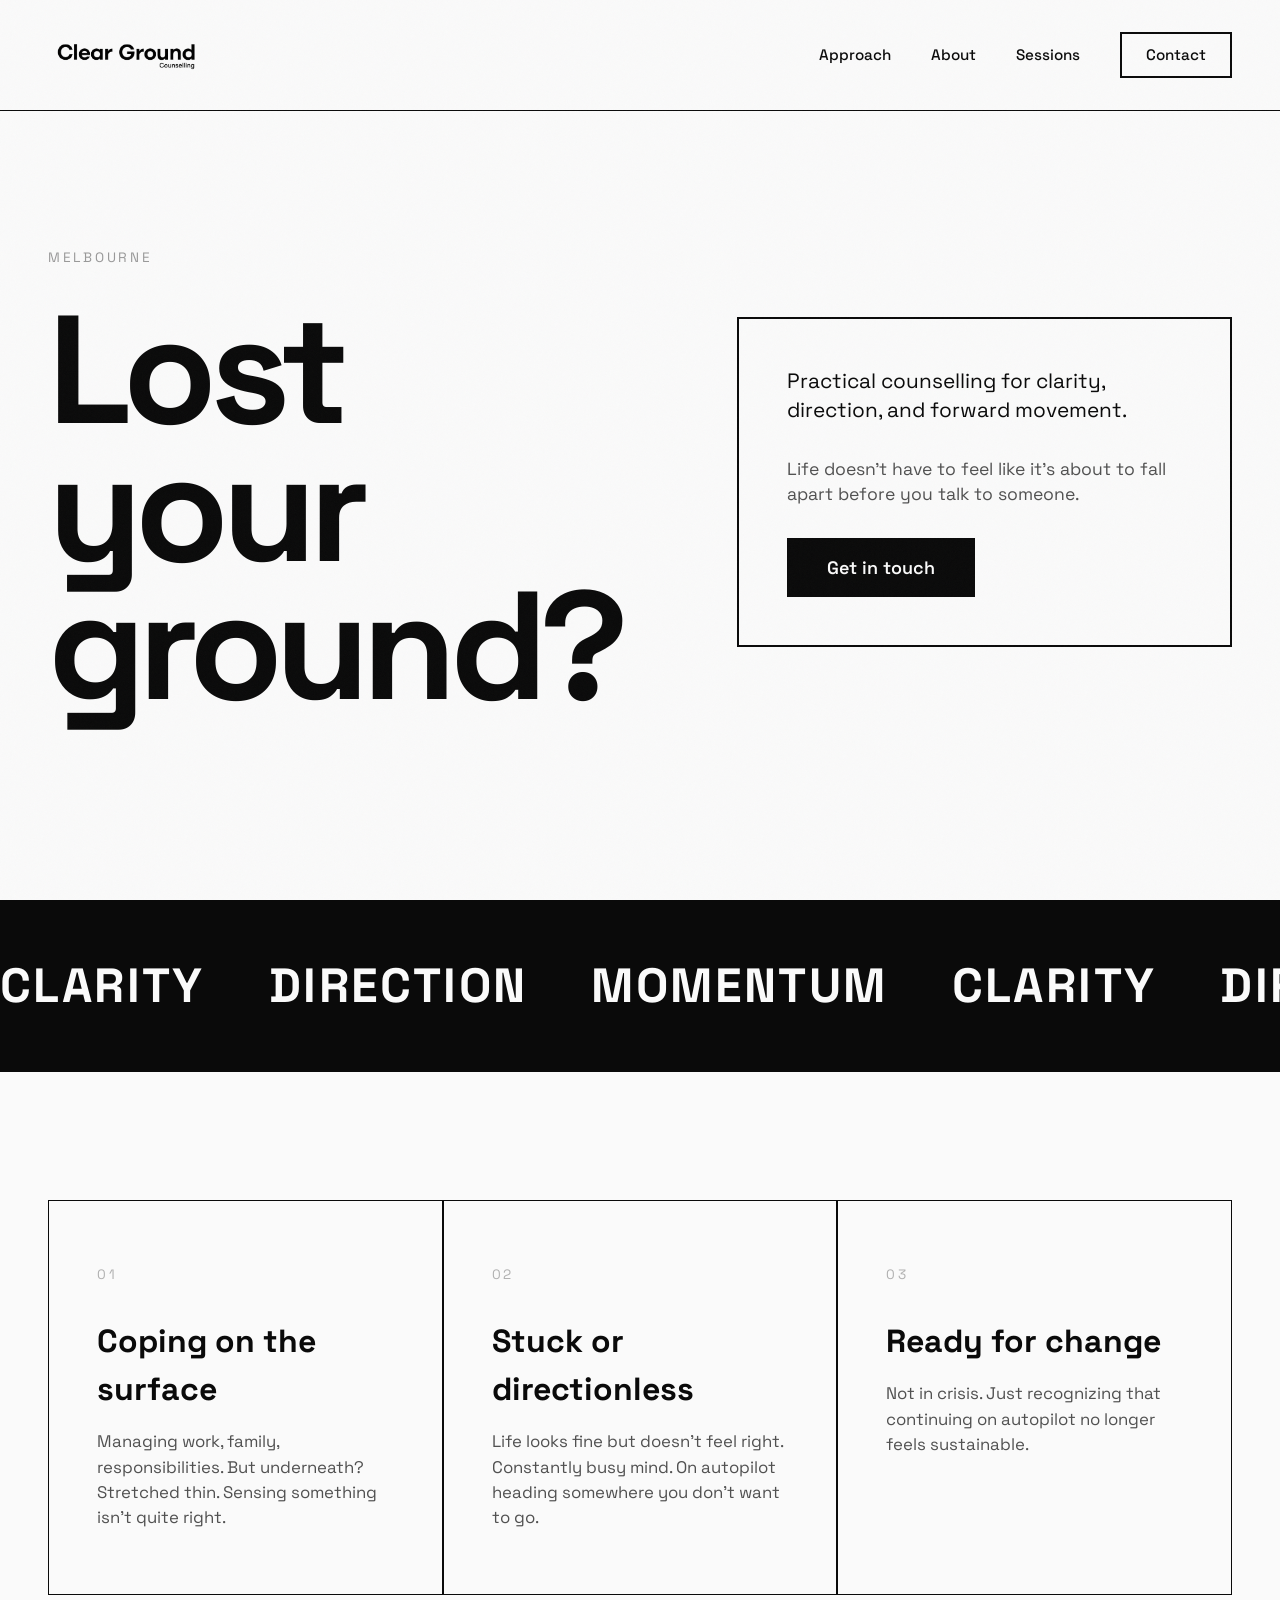
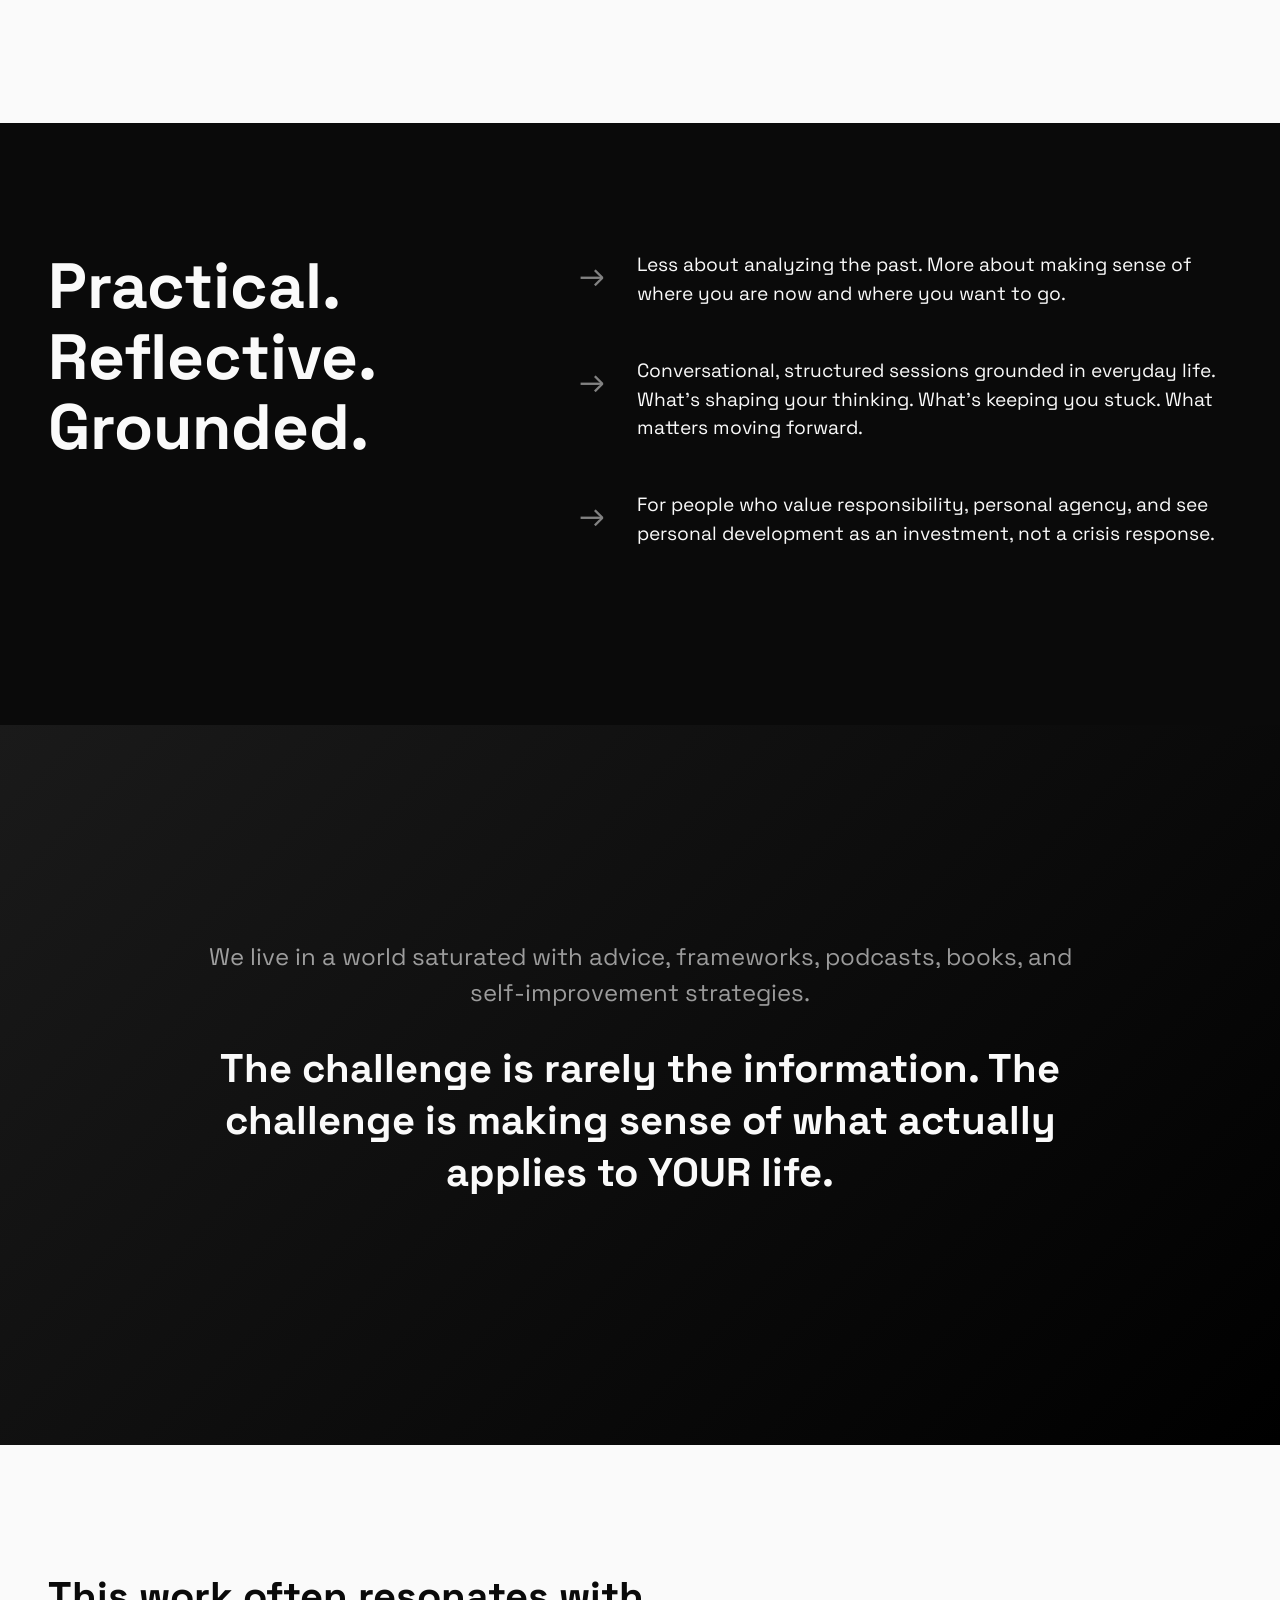
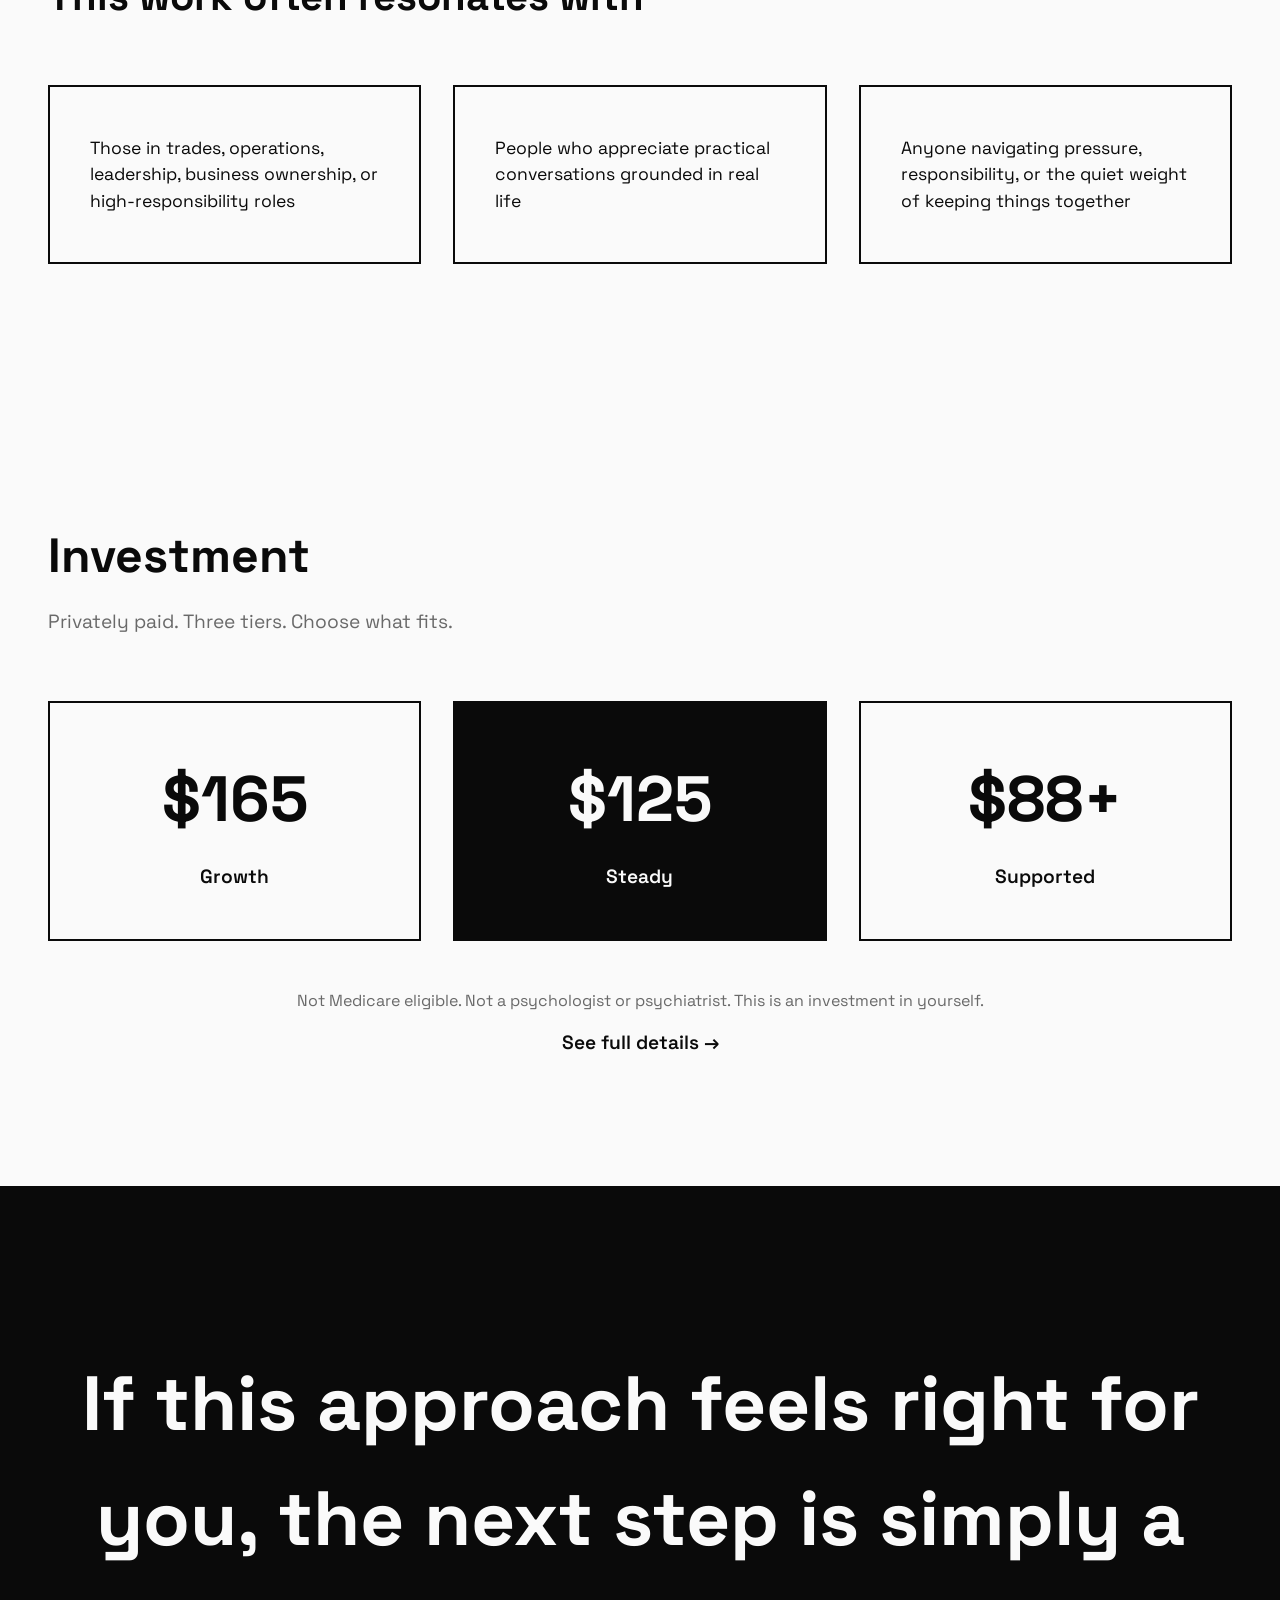
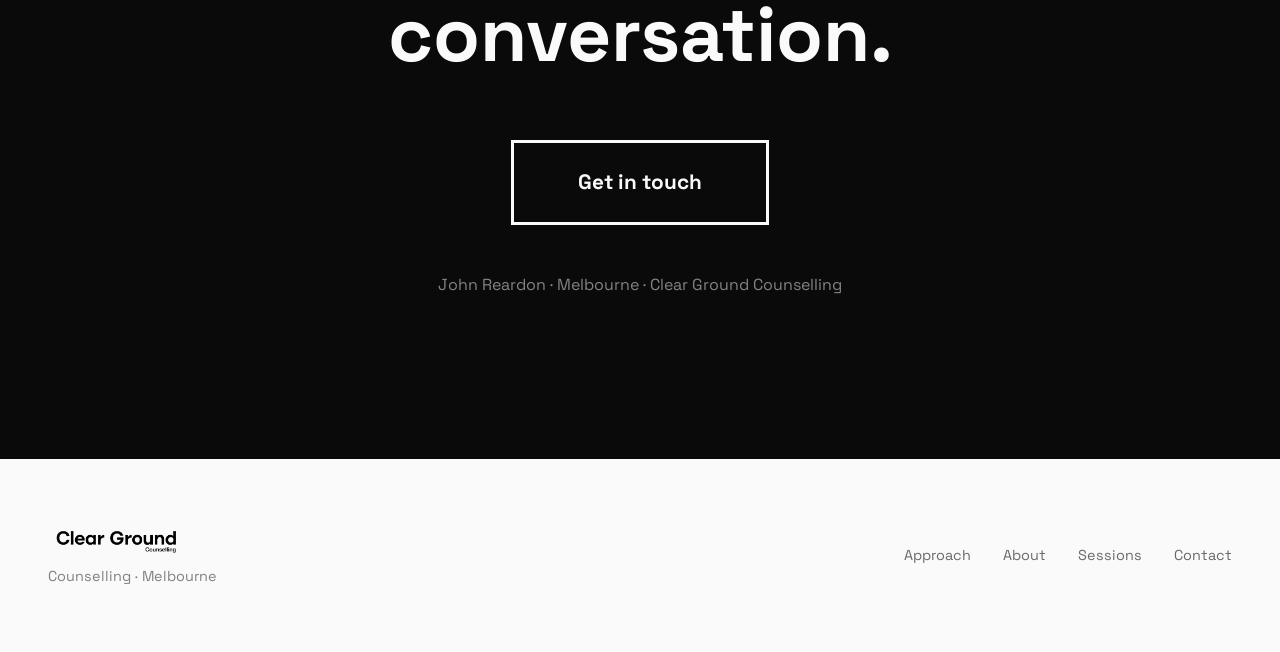
==== index.html @ c2f33ef7 "Add files via upload" ====
<!DOCTYPE html>
<html lang="en">
<head>
    <meta charset="UTF-8">
    <meta name="viewport" content="width=device-width, initial-scale=1.0">
    <title>Clear Ground — Melbourne Counselling</title>
    <link rel="preconnect" href="https://fonts.googleapis.com">
    <link rel="preconnect" href="https://fonts.gstatic.com" crossorigin>
    <link href="https://fonts.googleapis.com/css2?family=Space+Grotesk:wght@300;400;500;600;700&display=swap" rel="stylesheet">
    <link rel="stylesheet" href="styles.css?v=18">
</head>
<body>
    <div class="grain"></div>

    <nav class="nav">
        <a href="index.html" class="nav-logo">
            <img src="assets/logo.png" alt="Clear Ground" class="nav-logo-img">
        </a>
        <button class="mobile-toggle" aria-label="Toggle menu">
            <span></span>
            <span></span>
            <span></span>
        </button>
        <div class="nav-menu">
            <a href="approach.html">Approach</a>
            <a href="about.html">About</a>
            <a href="sessions.html">Sessions</a>
            <a href="contact.html" class="nav-contact">Contact</a>
        </div>
    </nav>

    <main>
        <section class="hero-full">
            <div class="hero-grid">
                <div class="hero-left">
                    <div class="hero-label">Melbourne</div>
                    <h1 class="hero-h1">
                        Lost<br>
                        your<br>
                        ground?
                    </h1>
                </div>
                <div class="hero-right">
                    <div class="hero-box">
                        <p>Practical counselling for clarity, direction, and forward movement.</p>
                        <p class="hero-box-sub">Life doesn't have to feel like it's about to fall apart before you talk to someone.</p>
                        <a href="contact.html" class="hero-btn">Get in touch</a>
                    </div>
                </div>
            </div>
        </section>

        <section class="marquee-section">
            <div class="marquee">
                <span>CLARITY</span>
                <span>DIRECTION</span>
                <span>MOMENTUM</span>
                <span>CLARITY</span>
                <span>DIRECTION</span>
                <span>MOMENTUM</span>
            </div>
        </section>

        <section class="problem-section">
            <div class="problem-grid">
                <div class="problem-item">
                    <div class="problem-num">01</div>
                    <h3>Coping on the surface</h3>
                    <p>Managing work, family, responsibilities. But underneath? Stretched thin. Sensing something isn't quite right.</p>
                </div>
                <div class="problem-item">
                    <div class="problem-num">02</div>
                    <h3>Stuck or directionless</h3>
                    <p>Life looks fine but doesn't feel right. Constantly busy mind. On autopilot heading somewhere you don't want to go.</p>
                </div>
                <div class="problem-item">
                    <div class="problem-num">03</div>
                    <h3>Ready for change</h3>
                    <p>Not in crisis. Just recognizing that continuing on autopilot no longer feels sustainable.</p>
                </div>
            </div>
        </section>

        <section class="approach-section">
            <div class="approach-container">
                <div class="approach-left">
                    <h2>Practical.<br>Reflective.<br>Grounded.</h2>
                </div>
                <div class="approach-right">
                    <div class="approach-point">
                        <span class="point-icon">→</span>
                        <p>Less about analyzing the past. More about making sense of where you are now and where you want to go.</p>
                    </div>
                    <div class="approach-point">
                        <span class="point-icon">→</span>
                        <p>Conversational, structured sessions grounded in everyday life. What's shaping your thinking. What's keeping you stuck. What matters moving forward.</p>
                    </div>
                    <div class="approach-point">
                        <span class="point-icon">→</span>
                        <p>For people who value responsibility, personal agency, and see personal development as an investment, not a crisis response.</p>
                    </div>
                </div>
            </div>
        </section>

        <section class="image-break">
            <div class="image-content">
                <div class="image-text">
                    <p>We live in a world saturated with advice, frameworks, podcasts, books, and self-improvement strategies.</p>
                    <p class="image-text-large">The challenge is rarely the information. The challenge is making sense of what actually applies to YOUR life.</p>
                </div>
            </div>
        </section>

        <section class="who-quick">
            <div class="who-quick-container">
                <h2>This work often resonates with</h2>
                <div class="who-quick-grid">
                    <div class="who-quick-item">Those in trades, operations, leadership, business ownership, or high-responsibility roles</div>
                    <div class="who-quick-item">People who appreciate practical conversations grounded in real life</div>
                    <div class="who-quick-item">Anyone navigating pressure, responsibility, or the quiet weight of keeping things together</div>
                </div>
            </div>
        </section>

        <section class="pricing-quick">
            <div class="pricing-header">
                <h2>Investment</h2>
                <p>Privately paid. Three tiers. Choose what fits.</p>
            </div>
            <div class="pricing-cards">
                <div class="price-card">
                    <div class="price-top">$165</div>
                    <div class="price-label">Growth</div>
                </div>
                <div class="price-card price-featured">
                    <div class="price-top">$125</div>
                    <div class="price-label">Steady</div>
                </div>
                <div class="price-card">
                    <div class="price-top">$88+</div>
                    <div class="price-label">Supported</div>
                </div>
            </div>
            <p class="pricing-note">Not Medicare eligible. Not a psychologist or psychiatrist. This is an investment in yourself.</p>
            <a href="sessions.html" class="pricing-link">See full details →</a>
        </section>

        <section class="cta-final">
            <div class="cta-content">
                <h2>If this approach feels right for you, the next step is simply a conversation.</h2>
                <a href="contact.html" class="cta-big">Get in touch</a>
                <p class="cta-sub">John Reardon · Melbourne · Clear Ground Counselling</p>
            </div>
        </section>
    </main>

    <footer class="footer">
        <div class="footer-content">
            <div class="footer-left">
                <img src="assets/logo.png" alt="Clear Ground" class="footer-logo-img">
                <p>Counselling · Melbourne</p>
            </div>
            <div class="footer-right">
                <a href="approach.html">Approach</a>
                <a href="about.html">About</a>
                <a href="sessions.html">Sessions</a>
                <a href="contact.html">Contact</a>
            </div>
        </div>
    </footer>

    <script src="script.js"></script>
</body>
</html>
---- styles.css ----
/* COMPLETE REDESIGN - BOLD & UNCONVENTIONAL */

* {
    margin: 0;
    padding: 0;
    box-sizing: border-box;
}

:root {
    --black: #0a0a0a;
    --white: #fafafa;
    --accent: #ff4400;
}

html {
    scroll-behavior: smooth;
}

body {
    font-family: 'Space Grotesk', -apple-system, sans-serif;
    background: var(--white);
    color: var(--black);
    line-height: 1.5;
    font-size: 18px;
    overflow-x: hidden;
}

/* GRAIN TEXTURE */
.grain {
    position: fixed;
    top: 0;
    left: 0;
    width: 100%;
    height: 100%;
    pointer-events: none;
    opacity: 0.03;
    z-index: 9999;
    background-image: url("data:image/svg+xml,%3Csvg viewBox='0 0 400 400' xmlns='http://www.w3.org/2000/svg'%3E%3Cfilter id='noiseFilter'%3E%3CfeTurbulence type='fractalNoise' baseFrequency='4' numOctaves='3' stitchTiles='stitch'/%3E%3C/filter%3E%3Crect width='100%25' height='100%25' filter='url(%23noiseFilter)'/%3E%3C/svg%3E");
}

/* NAV */
.nav {
    position: fixed;
    top: 0;
    left: 0;
    right: 0;
    padding: 2rem 3rem;
    display: flex;
    justify-content: space-between;
    align-items: center;
    z-index: 1000;
    background: var(--white);
    border-bottom: 1px solid var(--black);
}

.nav-logo {
    font-size: 1.5rem;
    font-weight: 700;
    color: var(--black);
    text-decoration: none;
    letter-spacing: -0.05em;
    display: flex;
    align-items: center;
}

.nav-logo-img {
    height: 40px;
    width: auto;
    display: block;
}

.nav-menu {
    display: flex;
    gap: 2.5rem;
    align-items: center;
}

.nav-menu a {
    color: var(--black);
    text-decoration: none;
    font-size: 0.95rem;
    font-weight: 500;
    transition: opacity 0.2s;
}

.nav-menu a:not(.nav-contact):hover {
    opacity: 0.5;
}

.nav-contact {
    padding: 0.6rem 1.5rem;
    border: 2px solid var(--black);
    font-weight: 600;
    transition: all 0.2s;
}

.nav-contact:hover {
    background: var(--black);
    color: var(--white);
}

.mobile-toggle {
    display: none;
    flex-direction: column;
    gap: 5px;
    background: none;
    border: none;
    cursor: pointer;
    padding: 5px;
    z-index: 1001;
}

.mobile-toggle span {
    width: 25px;
    height: 2px;
    background: var(--black);
    transition: all 0.3s;
}

.mobile-toggle.active span:nth-child(1) {
    transform: rotate(45deg) translate(7px, 7px);
}

.mobile-toggle.active span:nth-child(2) {
    opacity: 0;
}

.mobile-toggle.active span:nth-child(3) {
    transform: rotate(-45deg) translate(7px, -7px);
}

/* HERO FULL */
.hero-full {
    min-height: 100vh;
    padding: 10rem 3rem 6rem;
    display: flex;
    align-items: center;
}

.hero-grid {
    max-width: 1400px;
    margin: 0 auto;
    display: grid;
    grid-template-columns: 1.2fr 1fr;
    gap: 6rem;
    align-items: center;
}

.hero-label {
    font-size: 0.85rem;
    text-transform: uppercase;
    letter-spacing: 0.2em;
    margin-bottom: 2rem;
    opacity: 0.4;
}

.hero-h1 {
    font-size: clamp(5rem, 12vw, 12rem);
    font-weight: 700;
    line-height: 0.9;
    letter-spacing: -0.05em;
    margin-bottom: 0;
}

.hero-box {
    padding: 3rem;
    border: 2px solid var(--black);
    background: var(--white);
}

.hero-box p {
    font-size: 1.3rem;
    line-height: 1.4;
    margin-bottom: 2rem;
}

.hero-btn {
    display: inline-block;
    padding: 1rem 2.5rem;
    background: var(--black);
    color: var(--white);
    text-decoration: none;
    font-weight: 600;
    transition: transform 0.2s;
}

.hero-btn:hover {
    transform: scale(1.05);
}

/* MARQUEE */
.marquee-section {
    padding: 3rem 0;
    border-top: 2px solid var(--black);
    border-bottom: 2px solid var(--black);
    overflow: hidden;
    background: var(--black);
    color: var(--white);
}

.marquee {
    display: flex;
    gap: 4rem;
    animation: marquee 20s linear infinite;
    white-space: nowrap;
}

.marquee span {
    font-size: 3rem;
    font-weight: 700;
    letter-spacing: 0.05em;
}

@keyframes marquee {
    0% { transform: translateX(0); }
    100% { transform: translateX(-50%); }
}

/* PROBLEM SECTION */
.problem-section {
    padding: 8rem 3rem;
}

.problem-grid {
    max-width: 1400px;
    margin: 0 auto;
    display: grid;
    grid-template-columns: repeat(3, 1fr);
    gap: 0;
}

.problem-item {
    padding: 4rem 3rem;
    border: 1px solid var(--black);
}

.problem-num {
    font-size: 0.85rem;
    opacity: 0.3;
    margin-bottom: 2rem;
    letter-spacing: 0.2em;
}

.problem-item h3 {
    font-size: 2rem;
    font-weight: 700;
    margin-bottom: 1rem;
}

.problem-item p {
    font-size: 1.05rem;
    opacity: 0.7;
}

/* APPROACH SECTION */
.approach-section {
    padding: 8rem 3rem;
    background: var(--black);
    color: var(--white);
}

.approach-container {
    max-width: 1400px;
    margin: 0 auto;
    display: grid;
    grid-template-columns: 1fr 1.5fr;
    gap: 6rem;
}

.approach-left h2 {
    font-size: clamp(2.5rem, 5vw, 4rem);
    font-weight: 700;
    line-height: 1.1;
}

.approach-point {
    display: flex;
    gap: 2rem;
    margin-bottom: 3rem;
    align-items: flex-start;
}

.point-icon {
    font-size: 2rem;
    opacity: 0.5;
    flex-shrink: 0;
}

.approach-point p {
    font-size: 1.2rem;
    line-height: 1.5;
}

/* IMAGE BREAK */
.image-break {
    min-height: 80vh;
    background: linear-gradient(135deg, #1a1a1a 0%, #000 100%);
    display: flex;
    align-items: center;
    justify-content: center;
    padding: 6rem 3rem;
}

.image-content {
    max-width: 900px;
    text-align: center;
    color: var(--white);
}

.image-text p {
    font-size: 1.5rem;
    margin-bottom: 2rem;
    opacity: 0.6;
}

.image-text-large {
    font-size: 2.5rem !important;
    font-weight: 700;
    opacity: 1 !important;
    line-height: 1.3;
}

/* PRICING QUICK */
.pricing-quick {
    padding: 8rem 3rem;
}

.pricing-header {
    max-width: 1400px;
    margin: 0 auto 4rem;
}

.pricing-header h2 {
    font-size: 3rem;
    font-weight: 700;
    margin-bottom: 1rem;
}

.pricing-header p {
    font-size: 1.2rem;
    opacity: 0.6;
}

.pricing-cards {
    max-width: 1400px;
    margin: 0 auto 3rem;
    display: grid;
    grid-template-columns: repeat(3, 1fr);
    gap: 2rem;
}

.price-card {
    padding: 3rem;
    border: 2px solid var(--black);
    text-align: center;
    transition: all 0.3s;
}

.price-card:hover {
    background: var(--black);
    color: var(--white);
    transform: translateY(-5px);
}

.price-featured {
    background: var(--black);
    color: var(--white);
}

.price-top {
    font-size: 4rem;
    font-weight: 700;
    margin-bottom: 1rem;
}

.price-label {
    font-size: 1.2rem;
    font-weight: 600;
}

.pricing-link {
    display: block;
    max-width: 1400px;
    margin: 0 auto;
    text-align: center;
    font-size: 1.2rem;
    color: var(--black);
    text-decoration: none;
    font-weight: 600;
    transition: opacity 0.2s;
}

.pricing-link:hover {
    opacity: 0.5;
}

/* CTA FINAL */
.cta-final {
    padding: 10rem 3rem;
    background: var(--black);
    color: var(--white);
    text-align: center;
}

.cta-content h2 {
    font-size: clamp(3rem, 6vw, 6rem);
    font-weight: 700;
    margin-bottom: 3rem;
}

.cta-big {
    display: inline-block;
    padding: 1.5rem 4rem;
    border: 3px solid var(--white);
    color: var(--white);
    text-decoration: none;
    font-size: 1.3rem;
    font-weight: 700;
    transition: all 0.3s;
}

.cta-big:hover {
    background: var(--white);
    color: var(--black);
}

.cta-sub {
    margin-top: 3rem;
    opacity: 0.5;
    font-size: 1rem;
}

/* FOOTER */
.footer {
    padding: 4rem 3rem;
    border-top: 2px solid var(--black);
}

.footer-content {
    max-width: 1400px;
    margin: 0 auto;
    display: flex;
    justify-content: space-between;
    align-items: center;
}

.footer-logo {
    font-size: 1.3rem;
    font-weight: 700;
    margin-bottom: 0.5rem;
}

.footer-logo-img {
    height: 35px;
    width: auto;
    display: block;
    margin-bottom: 0.5rem;
}

.footer-left p {
    opacity: 0.5;
    font-size: 0.9rem;
}

.footer-right {
    display: flex;
    gap: 2rem;
}

.footer-right a {
    color: var(--black);
    text-decoration: none;
    font-size: 0.9rem;
    opacity: 0.6;
    transition: opacity 0.2s;
}

.footer-right a:hover {
    opacity: 1;
}

/* PAGE HERO */
.page-hero {
    min-height: 60vh;
    display: flex;
    flex-direction: column;
    justify-content: center;
    padding: 12rem 3rem 6rem;
}

.page-h1 {
    font-size: clamp(4rem, 10vw, 10rem);
    font-weight: 700;
    line-height: 0.9;
    letter-spacing: -0.05em;
    margin-bottom: 2rem;
}

.page-sub {
    font-size: 1.5rem;
    opacity: 0.5;
}

/* SPLIT CONTENT */
.split-content {
    padding: 8rem 3rem;
    max-width: 1400px;
    margin: 0 auto;
    display: grid;
    grid-template-columns: 400px 1fr;
    gap: 6rem;
}

.split-left-sticky {
    position: sticky;
    top: 150px;
}

.split-left-sticky h2 {
    font-size: 3rem;
    font-weight: 700;
}

.flow-block {
    margin-bottom: 4rem;
    padding-bottom: 4rem;
    border-bottom: 1px solid var(--black);
}

.flow-block:last-child {
    border-bottom: none;
}

.flow-block h3 {
    font-size: 1.8rem;
    font-weight: 700;
    margin-bottom: 1rem;
}

.flow-block p {
    font-size: 1.1rem;
    opacity: 0.7;
    line-height: 1.6;
}

/* WHO SECTION */
.who-section {
    padding: 8rem 3rem;
    background: var(--black);
    color: var(--white);
}

.who-container {
    max-width: 1400px;
    margin: 0 auto;
}

.who-container h2 {
    font-size: 3rem;
    font-weight: 700;
    margin-bottom: 4rem;
}

.who-grid {
    display: grid;
    grid-template-columns: repeat(2, 1fr);
    gap: 2rem;
}

.who-card {
    padding: 3rem;
    border: 2px solid var(--white);
}

.who-card p {
    font-size: 1.2rem;
    line-height: 1.5;
}

/* NOT FOR SECTION */
.not-for-section {
    padding: 8rem 3rem;
}

.not-for-content {
    max-width: 800px;
    margin: 0 auto;
}

.not-for-content h2 {
    font-size: 3rem;
    font-weight: 700;
    margin-bottom: 3rem;
}

.not-for-list {
    list-style: none;
    margin-bottom: 3rem;
}

.not-for-list li {
    font-size: 1.3rem;
    padding: 1rem 0;
    border-bottom: 1px solid var(--black);
}

.not-for-note {
    font-size: 1.2rem;
    opacity: 0.7;
    line-height: 1.6;
}

/* BIO SECTION */
.bio-section {
    padding: 8rem 3rem;
}

.bio-container {
    max-width: 1200px;
    margin: 0 auto;
    display: grid;
    grid-template-columns: repeat(3, 1fr);
    gap: 4rem;
}

.bio-block h3 {
    font-size: 1.5rem;
    font-weight: 700;
    margin-bottom: 1.5rem;
}

.bio-block p {
    font-size: 1.05rem;
    line-height: 1.6;
    opacity: 0.7;
}

/* PHILOSOPHY SECTION */
.philosophy-section {
    padding: 8rem 3rem;
    background: var(--black);
    color: var(--white);
}

.philosophy-content {
    max-width: 1000px;
    margin: 0 auto;
    text-align: center;
}

.philosophy-quote {
    font-size: 2.5rem;
    font-weight: 500;
    line-height: 1.4;
    font-style: italic;
}

/* APPROACH BRIEF */
.approach-brief {
    padding: 8rem 3rem;
}

.approach-brief-content {
    max-width: 900px;
    margin: 0 auto;
}

.approach-brief-content h2 {
    font-size: 3rem;
    font-weight: 700;
    margin-bottom: 2rem;
}

.approach-brief-text {
    font-size: 1.3rem;
    line-height: 1.6;
    margin-bottom: 2rem;
}

.approach-brief-goal {
    font-size: 1.2rem;
    opacity: 0.7;
    line-height: 1.6;
    padding: 2rem;
    border-left: 3px solid var(--black);
}

/* CONTACT HERO */
.contact-hero {
    min-height: 80vh;
    display: flex;
    align-items: center;
    justify-content: center;
    padding: 12rem 3rem 6rem;
}

.contact-hero-content {
    text-align: center;
}

.contact-h1 {
    font-size: clamp(4rem, 10vw, 10rem);
    font-weight: 700;
    margin-bottom: 3rem;
}

.contact-email {
    display: inline-block;
    font-size: 1.8rem;
    color: var(--black);
    text-decoration: none;
    padding: 1.5rem 3rem;
    border: 3px solid var(--black);
    margin: 1rem 0 2rem;
    transition: all 0.3s;
    word-break: break-all;
    max-width: 100%;
}

.contact-email:hover {
    background: var(--black);
    color: var(--white);
}

.contact-location {
    font-size: 1.2rem;
    opacity: 0.5;
}

/* CONTACT FORM SECTION */
.contact-form-section {
    padding: 8rem 3rem;
    background: var(--black);
    color: var(--white);
}

.contact-form-container {
    max-width: 800px;
    margin: 0 auto;
}

.contact-form-container h2 {
    font-size: 3rem;
    font-weight: 700;
    margin-bottom: 3rem;
}

.contact-form {
    display: flex;
    flex-direction: column;
    gap: 2rem;
}

.form-group {
    display: flex;
    flex-direction: column;
    gap: 0.8rem;
}

.form-group label {
    font-size: 0.9rem;
    font-weight: 600;
    text-transform: uppercase;
    letter-spacing: 0.1em;
    opacity: 0.7;
}

.form-group input,
.form-group textarea {
    font-family: 'Space Grotesk', -apple-system, sans-serif;
    font-size: 1.1rem;
    padding: 1.2rem;
    border: 2px solid var(--white);
    background: transparent;
    color: var(--white);
    outline: none;
}

.form-group input:focus,
.form-group textarea:focus {
    background: var(--white);
    color: var(--black);
}

.form-group textarea {
    resize: vertical;
    min-height: 150px;
}

.form-submit {
    font-family: 'Space Grotesk', -apple-system, sans-serif;
    font-size: 1.2rem;
    font-weight: 700;
    padding: 1.5rem 3rem;
    border: 3px solid var(--white);
    background: transparent;
    color: var(--white);
    cursor: pointer;
    transition: all 0.3s;
    text-transform: uppercase;
    letter-spacing: 0.05em;
}

.form-submit:hover {
    background: var(--white);
    color: var(--black);
}

/* CONTACT INFO */
.contact-info {
    padding: 6rem 3rem;
}

.contact-info-grid {
    max-width: 1200px;
    margin: 0 auto;
    display: grid;
    grid-template-columns: repeat(3, 1fr);
    gap: 4rem;
}

.contact-info-item h3 {
    font-size: 1.5rem;
    font-weight: 700;
    margin-bottom: 1rem;
}

.contact-info-item p {
    font-size: 1.1rem;
    opacity: 0.7;
    line-height: 1.6;
}

/* PRICING FULL */
.pricing-full {
    padding: 6rem 3rem;
}

.pricing-full-grid {
    max-width: 1400px;
    margin: 0 auto;
    display: grid;
    grid-template-columns: repeat(3, 1fr);
    gap: 2rem;
}

.pricing-full-card {
    padding: 4rem 3rem;
    border: 2px solid var(--black);
    transition: all 0.3s;
}

.pricing-full-card:hover {
    background: var(--black);
    color: var(--white);
    transform: translateY(-5px);
}

.pricing-full-featured {
    background: var(--black);
    color: var(--white);
}

.pricing-full-price {
    font-size: 5rem;
    font-weight: 700;
    margin-bottom: 1rem;
}

.pricing-full-name {
    font-size: 1.5rem;
    font-weight: 700;
    margin-bottom: 2rem;
}

.pricing-full-card p {
    font-size: 1.05rem;
    line-height: 1.6;
    opacity: 0.7;
}

/* SESSION DETAILS */
.session-details {
    padding: 8rem 3rem;
    background: var(--black);
    color: var(--white);
}

.session-details-container {
    max-width: 1400px;
    margin: 0 auto;
}

.session-details-container h2 {
    font-size: 3rem;
    font-weight: 700;
    margin-bottom: 4rem;
}

.session-details-grid {
    display: grid;
    grid-template-columns: repeat(4, 1fr);
    gap: 3rem;
}

.session-detail-item h3 {
    font-size: 1.5rem;
    font-weight: 700;
    margin-bottom: 1rem;
}

.session-detail-item p {
    opacity: 0.7;
}

/* IMPORTANT INFO */
.important-info {
    padding: 8rem 3rem;
}

.important-info-content {
    max-width: 900px;
    margin: 0 auto;
}

.important-info-content h2 {
    font-size: 3rem;
    font-weight: 700;
    margin-bottom: 3rem;
}

.important-list {
    list-style: none;
}

.important-list li {
    font-size: 1.2rem;
    padding: 1.5rem 0;
    border-bottom: 1px solid var(--black);
}

/* PROCESS SECTION */
.process-section {
    padding: 8rem 3rem;
    background: var(--black);
    color: var(--white);
}

.process-container {
    max-width: 1400px;
    margin: 0 auto;
}

.process-container h2 {
    font-size: 3rem;
    font-weight: 700;
    margin-bottom: 4rem;
}

.process-steps {
    display: grid;
    grid-template-columns: repeat(3, 1fr);
    gap: 3rem;
}

.process-step {
    padding: 3rem;
    border: 2px solid var(--white);
}

.process-step-num {
    font-size: 1rem;
    opacity: 0.5;
    margin-bottom: 2rem;
}

.process-step h3 {
    font-size: 2rem;
    font-weight: 700;
    margin-bottom: 1rem;
}

.process-step p {
    opacity: 0.7;
}

/* RESPONSIVE */
@media (max-width: 1024px) {
    .hero-grid {
        grid-template-columns: 1fr;
        gap: 4rem;
    }
    
    .hero-h1 {
        font-size: clamp(4rem, 10vw, 8rem);
    }
    
    .problem-grid {
        grid-template-columns: 1fr;
    }
    
    .approach-container {
        grid-template-columns: 1fr;
        gap: 3rem;
    }
    
    .pricing-cards,
    .pricing-full-grid {
        grid-template-columns: 1fr;
    }
    
    .split-content {
        grid-template-columns: 1fr;
        gap: 3rem;
    }
    
    .split-left-sticky {
        position: static;
    }
    
    .who-grid {
        grid-template-columns: 1fr;
    }
    
    .bio-container {
        grid-template-columns: 1fr;
        gap: 3rem;
    }
    
    .contact-info-grid,
    .session-details-grid {
        grid-template-columns: repeat(2, 1fr);
    }
    
    .process-steps {
        grid-template-columns: 1fr;
    }
    
    .who-quick-grid {
        grid-template-columns: 1fr;
    }
}

@media (max-width: 768px) {
    .nav {
        padding: 1.5rem;
    }
    
    .nav-logo {
        font-size: 1.2rem;
    }
    
    .nav-logo-img {
        height: 32px;
    }
    
    .mobile-toggle {
        display: flex;
    }
    
    .nav-menu {
        position: fixed;
        top: 73px;
        left: 0;
        right: 0;
        background: var(--white);
        flex-direction: column;
        padding: 2rem;
        gap: 1.5rem;
        border-bottom: 2px solid var(--black);
        transform: translateY(-100%);
        opacity: 0;
        pointer-events: none;
        transition: all 0.3s;
    }
    
    .nav-menu.active {
        transform: translateY(0);
        opacity: 1;
        pointer-events: all;
    }
    
    .nav-contact {
        width: 100%;
        text-align: center;
    }
    
    .hero-full {
        padding: 8rem 1.5rem 4rem;
        min-height: auto;
    }
    
    .hero-h1 {
        font-size: clamp(3rem, 12vw, 6rem);
    }
    
    .hero-box {
        padding: 2rem;
    }
    
    .hero-box p {
        font-size: 1.1rem;
    }
    
    .hero-btn {
        width: 100%;
        text-align: center;
        padding: 1rem 2rem;
    }
    
    .marquee span {
        font-size: 2rem;
    }
    
    .problem-section,
    .approach-section,
    .who-section,
    .not-for-section,
    .bio-section,
    .philosophy-section,
    .approach-brief,
    .pricing-quick,
    .pricing-full,
    .session-details,
    .important-info,
    .process-section,
    .contact-info,
    .contact-form-section {
        padding: 4rem 1.5rem;
    }
    
    .who-quick {
        padding: 4rem 1.5rem !important;
    }
    
    .contact-form-container h2 {
        font-size: 2rem;
    }
    
    .form-group input,
    .form-group textarea {
        font-size: 1rem;
        padding: 1rem;
    }
    
    .form-submit {
        font-size: 1.1rem;
        padding: 1.2rem 2.5rem;
        width: 100%;
    }
    
    .problem-item,
    .who-card,
    .price-card,
    .pricing-full-card,
    .process-step {
        padding: 2rem 1.5rem;
    }
    
    .problem-item h3 {
        font-size: 1.5rem;
    }
    
    .problem-item p {
        font-size: 1rem;
    }
    
    .approach-left h2,
    .page-h1 {
        font-size: clamp(2.5rem, 10vw, 4rem);
    }
    
    .approach-point {
        flex-direction: column;
        gap: 1rem;
    }
    
    .approach-point p {
        font-size: 1rem;
    }
    
    .point-icon {
        font-size: 1.5rem;
    }
    
    .image-break {
        min-height: 60vh;
        padding: 4rem 1.5rem;
    }
    
    .image-text p {
        font-size: 1.1rem;
    }
    
    .image-text-large {
        font-size: 1.8rem !important;
    }
    
    .contact-info-grid,
    .session-details-grid {
        grid-template-columns: 1fr;
    }
    
    .contact-hero {
        padding: 8rem 1.5rem 4rem;
        min-height: auto;
    }
    
    .contact-h1 {
        font-size: clamp(3rem, 10vw, 6rem);
    }
    
    .contact-email,
    .contact-phone {
        font-size: 1.2rem;
        padding: 1rem 1.5rem;
        width: 100%;
        text-align: center;
        word-break: break-all;
        display: block;
    }
    
    .page-hero {
        padding: 8rem 1.5rem 4rem;
        min-height: auto;
    }
    
    .page-sub {
        font-size: 1.2rem;
    }
    
    .split-content {
        padding: 4rem 1.5rem;
    }
    
    .flow-block {
        margin-bottom: 3rem;
        padding-bottom: 3rem;
    }
    
    .flow-block h3 {
        font-size: 1.5rem;
    }
    
    .flow-block p {
        font-size: 1rem;
    }
    
    .who-container h2,
    .not-for-content h2,
    .approach-brief-content h2,
    .pricing-header h2,
    .who-quick-container h2,
    .session-details-container h2,
    .important-info-content h2,
    .process-container h2 {
        font-size: 2rem;
        margin-bottom: 2rem;
    }
    
    .who-card p {
        font-size: 1rem;
    }
    
    .not-for-list li {
        font-size: 1.05rem;
    }
    
    .not-for-note {
        font-size: 1.05rem;
    }
    
    .bio-block h3 {
        font-size: 1.3rem;
    }
    
    .bio-block p {
        font-size: 1rem;
    }
    
    .philosophy-quote {
        font-size: 1.8rem;
    }
    
    .approach-brief-text {
        font-size: 1.1rem;
    }
    
    .approach-brief-goal {
        font-size: 1.05rem;
        padding: 1.5rem;
    }
    
    .pricing-header p {
        font-size: 1.05rem;
    }
    
    .who-quick-grid {
        grid-template-columns: 1fr !important;
        gap: 1.5rem;
    }
    
    .who-quick-item {
        font-size: 1rem;
        padding: 2rem 1.5rem !important;
        line-height: 1.5;
        min-height: auto;
        width: 100%;
    }
    
    .pricing-note {
        font-size: 0.9rem;
        padding: 0 1rem;
    }
    
    .pricing-link {
        font-size: 1.05rem;
    }
    
    .contact-info-item h3 {
        font-size: 1.3rem;
    }
    
    .contact-info-item p {
        font-size: 1rem;
    }
    
    .contact-intro {
        font-size: 1.1rem;
    }
    
    .contact-note {
        font-size: 0.85rem;
        padding: 0 1rem;
    }
    
    .pricing-full-card {
        padding: 3rem 2rem;
    }
    
    .pricing-full-name {
        font-size: 1.3rem;
    }
    
    .pricing-full-card p {
        font-size: 1rem;
    }
    
    .session-detail-item h3 {
        font-size: 1.3rem;
    }
    
    .session-detail-item p {
        font-size: 1rem;
    }
    
    .important-list li {
        font-size: 1.05rem;
        padding: 1.2rem 0;
    }
    
    .process-step h3 {
        font-size: 1.5rem;
    }
    
    .process-step p {
        font-size: 1rem;
    }
    
    .cta-final {
        padding: 6rem 1.5rem;
    }
    
    .cta-content h2 {
        font-size: clamp(2rem, 8vw, 3rem);
        margin-bottom: 2rem;
    }
    
    .cta-big {
        padding: 1.2rem 3rem;
        font-size: 1.1rem;
        width: 100%;
        text-align: center;
    }
    
    .cta-sub {
        font-size: 0.9rem;
        margin-top: 2rem;
    }
    
    .footer {
        padding: 3rem 1.5rem 2rem;
    }
    
    .footer-content {
        flex-direction: column;
        gap: 2rem;
        padding-bottom: 2rem;
    }
    
    .footer-right {
        flex-direction: column;
        gap: 1rem;
    }
    
    .pricing-full-price {
        font-size: 4rem;
    }
    
    .price-top {
        font-size: 3rem;
    }
}

@media (max-width: 480px) {
    body {
        font-size: 16px;
    }
    
    .nav {
        padding: 1rem;
    }
    
    .nav-logo {
        font-size: 1.1rem;
    }
    
    .nav-logo-img {
        height: 28px;
    }
    
    .nav-menu {
        top: 65px;
        padding: 1.5rem;
    }
    
    .hero-full {
        padding: 7rem 1rem 3rem;
    }
    
    .hero-h1 {
        font-size: 2.5rem;
        line-height: 1;
    }
    
    .hero-label {
        font-size: 0.75rem;
        margin-bottom: 1.5rem;
    }
    
    .hero-box {
        padding: 1.5rem;
    }
    
    .hero-box p {
        font-size: 1rem;
        margin-bottom: 1.5rem;
    }
    
    .hero-box-sub {
        font-size: 0.95rem !important;
    }
    
    .hero-btn {
        padding: 0.8rem 2rem;
        font-size: 0.9rem;
    }
    
    .marquee {
        gap: 2rem;
    }
    
    .marquee span {
        font-size: 1.5rem;
    }
    
    .problem-section,
    .approach-section,
    .who-section,
    .not-for-section,
    .bio-section,
    .philosophy-section,
    .approach-brief,
    .pricing-quick,
    .pricing-full,
    .session-details,
    .important-info,
    .process-section,
    .contact-info,
    .contact-form-section,
    .split-content {
        padding: 3rem 1rem;
    }
    
    .contact-form-container h2 {
        font-size: 1.8rem;
        margin-bottom: 2rem;
    }
    
    .contact-form {
        gap: 1.5rem;
    }
    
    .form-group {
        gap: 0.6rem;
    }
    
    .form-group label {
        font-size: 0.75rem;
    }
    
    .form-group input,
    .form-group textarea {
        font-size: 0.95rem;
        padding: 0.9rem;
    }
    
    .form-group textarea {
        min-height: 120px;
    }
    
    .form-submit {
        font-size: 1rem;
        padding: 1rem 2rem;
        border-width: 2px;
    }
    
    .who-quick {
        padding: 3rem 1rem !important;
    }
    
    .problem-item,
    .who-card,
    .price-card,
    .pricing-full-card,
    .process-step {
        padding: 1.5rem 1rem;
    }
    
    .who-quick-item {
        padding: 2rem 1.5rem;
        line-height: 1.5;
    }
    
    .problem-num {
        font-size: 0.75rem;
        margin-bottom: 1rem;
    }
    
    .problem-item h3 {
        font-size: 1.3rem;
        margin-bottom: 0.8rem;
    }
    
    .problem-item p {
        font-size: 0.95rem;
    }
    
    .approach-left h2 {
        font-size: 2rem;
        margin-bottom: 2rem;
    }
    
    .approach-point {
        margin-bottom: 2rem;
    }
    
    .approach-point p {
        font-size: 0.95rem;
    }
    
    .point-icon {
        font-size: 1.2rem;
    }
    
    .image-break {
        min-height: 50vh;
        padding: 3rem 1rem;
    }
    
    .image-text p {
        font-size: 1rem;
        margin-bottom: 1.5rem;
    }
    
    .image-text-large {
        font-size: 1.5rem !important;
    }
    
    .who-container h2,
    .not-for-content h2,
    .approach-brief-content h2,
    .pricing-header h2,
    .session-details-container h2,
    .important-info-content h2,
    .process-container h2 {
        font-size: 1.8rem;
        margin-bottom: 1.5rem;
    }
    
    .who-quick-container h2 {
        font-size: 1.8rem;
        margin-bottom: 2rem;
        line-height: 1.3;
    }
    
    .who-card p {
        font-size: 0.95rem;
    }
    
    .not-for-list li {
        font-size: 1rem;
        padding: 1rem 0;
    }
    
    .not-for-note {
        font-size: 1rem;
    }
    
    .bio-block {
        gap: 2rem;
    }
    
    .bio-block h3 {
        font-size: 1.2rem;
        margin-bottom: 1rem;
    }
    
    .bio-block p {
        font-size: 0.95rem;
    }
    
    .philosophy-quote {
        font-size: 1.5rem;
    }
    
    .approach-brief-text {
        font-size: 1rem;
        margin-bottom: 1.5rem;
    }
    
    .approach-brief-goal {
        font-size: 1rem;
        padding: 1.2rem;
    }
    
    .pricing-header {
        margin-bottom: 2rem;
    }
    
    .pricing-header p {
        font-size: 1rem;
    }
    
    .pricing-cards {
        gap: 1.5rem;
    }
    
    .price-top {
        font-size: 2.5rem;
        margin-bottom: 0.8rem;
    }
    
    .price-label {
        font-size: 1rem;
    }
    
    .who-quick-container h2 {
        font-size: 1.5rem;
        margin-bottom: 2rem;
        line-height: 1.25;
    }
    
    .who-quick-grid {
        grid-template-columns: 1fr !important;
        gap: 1.5rem;
    }
    
    .who-quick-item {
        font-size: 0.95rem;
        padding: 1.5rem 1rem !important;
        line-height: 1.5;
        width: 100%;
    }
    
    .pricing-note {
        font-size: 0.85rem;
        margin: 1.5rem auto 0.8rem;
    }
    
    .pricing-link {
        font-size: 1rem;
    }
    
    .contact-hero {
        padding: 7rem 1rem 3rem;
    }
    
    .contact-h1 {
        font-size: 2.5rem;
        margin-bottom: 2rem;
    }
    
    .contact-intro {
        font-size: 1rem;
        margin-bottom: 2rem;
    }
    
    .contact-email,
    .contact-phone {
        font-size: 0.85rem;
        padding: 0.8rem 1rem;
        margin: 0.8rem 0;
        word-break: break-all;
        display: block;
        border-width: 2px;
    }
    
    .contact-location {
        font-size: 1rem;
    }
    
    .contact-info-grid {
        gap: 2rem;
    }
    
    .contact-info-item h3 {
        font-size: 1.2rem;
        margin-bottom: 0.8rem;
    }
    
    .contact-info-item p {
        font-size: 0.95rem;
    }
    
    .contact-note {
        font-size: 0.8rem;
        margin-top: 3rem;
    }
    
    .page-hero {
        padding: 7rem 1rem 3rem;
    }
    
    .page-h1 {
        font-size: 2.5rem;
        margin-bottom: 1.5rem;
    }
    
    .page-sub {
        font-size: 1rem;
    }
    
    .flow-block {
        margin-bottom: 2rem;
        padding-bottom: 2rem;
    }
    
    .flow-block h3 {
        font-size: 1.3rem;
        margin-bottom: 0.8rem;
    }
    
    .flow-block p {
        font-size: 0.95rem;
    }
    
    .pricing-full-grid {
        gap: 1.5rem;
    }
    
    .pricing-full-card {
        padding: 2.5rem 1.5rem;
    }
    
    .pricing-full-price {
        font-size: 3rem;
        margin-bottom: 0.8rem;
    }
    
    .pricing-full-name {
        font-size: 1.2rem;
        margin-bottom: 1.5rem;
    }
    
    .pricing-full-card p {
        font-size: 0.95rem;
    }
    
    .session-details-grid {
        gap: 2rem;
    }
    
    .session-detail-item h3 {
        font-size: 1.2rem;
        margin-bottom: 0.8rem;
    }
    
    .session-detail-item p {
        font-size: 0.95rem;
    }
    
    .important-list li {
        font-size: 1rem;
        padding: 1rem 0;
    }
    
    .process-steps {
        gap: 2rem;
    }
    
    .process-step {
        padding: 2rem 1.5rem;
    }
    
    .process-step-num {
        font-size: 0.85rem;
        margin-bottom: 1.5rem;
    }
    
    .process-step h3 {
        font-size: 1.3rem;
        margin-bottom: 0.8rem;
    }
    
    .process-step p {
        font-size: 0.95rem;
    }
    
    .cta-final {
        padding: 5rem 1rem;
    }
    
    .cta-content h2 {
        font-size: 1.8rem;
        margin-bottom: 1.5rem;
        line-height: 1.2;
    }
    
    .cta-big {
        padding: 1rem 2rem;
        font-size: 1rem;
        border-width: 2px;
    }
    
    .cta-sub {
        font-size: 0.85rem;
        margin-top: 1.5rem;
    }
    
    .footer {
        padding: 2.5rem 1rem 1.5rem;
    }
    
    .footer-content {
        gap: 1.5rem;
        padding-bottom: 1.5rem;
    }
    
    .footer-logo {
        font-size: 1.1rem;
    }
    
    .footer-logo-img {
        height: 28px;
    }
    
    .footer-left p {
        font-size: 0.85rem;
    }
    
    .footer-right {
        gap: 0.8rem;
    }
    
    .footer-right a {
        font-size: 0.85rem;
    }
}

/* SELECTION */
::selection {
    background: var(--black);
    color: var(--white);
}

/* SMOOTH SCROLL */
html {
    scroll-padding-top: 100px;
}

/* WHO QUICK SECTION */
.who-quick {
    padding: 8rem 3rem;
    background: var(--white);
}

.who-quick-container {
    max-width: 1400px;
    margin: 0 auto;
}

.who-quick-container h2 {
    font-size: 2.5rem;
    font-weight: 700;
    margin-bottom: 4rem;
    line-height: 1.2;
}

.who-quick-grid {
    display: grid;
    grid-template-columns: repeat(3, 1fr);
    gap: 2rem;
}

.who-quick-item {
    padding: 3rem 2.5rem;
    border: 2px solid var(--black);
    font-size: 1.1rem;
    line-height: 1.5;
}

.pricing-note {
    max-width: 1400px;
    margin: 2rem auto 1rem;
    text-align: center;
    font-size: 1rem;
    opacity: 0.6;
}

.hero-box-sub {
    font-size: 1.1rem !important;
    opacity: 0.7;
}

.who-note {
    margin-top: 3rem;
    font-size: 1.1rem;
    opacity: 0.7;
    line-height: 1.6;
}

.contact-intro {
    font-size: 1.3rem;
    margin-bottom: 3rem;
    opacity: 0.7;
}

.contact-phone {
    display: inline-block;
    font-size: 1.8rem;
    color: var(--black);
    text-decoration: none;
    padding: 1.5rem 3rem;
    border: 3px solid var(--black);
    margin: 1rem 0 2rem;
    transition: all 0.3s;
}

.contact-phone:hover {
    background: var(--black);
    color: var(--white);
}

.contact-note {
    max-width: 1200px;
    margin: 4rem auto 0;
    text-align: center;
    font-size: 0.95rem;
    opacity: 0.6;
    font-style: italic;
}

@media (max-width: 1024px) {
    .who-quick-grid {
        grid-template-columns: 1fr !important;
    }
}
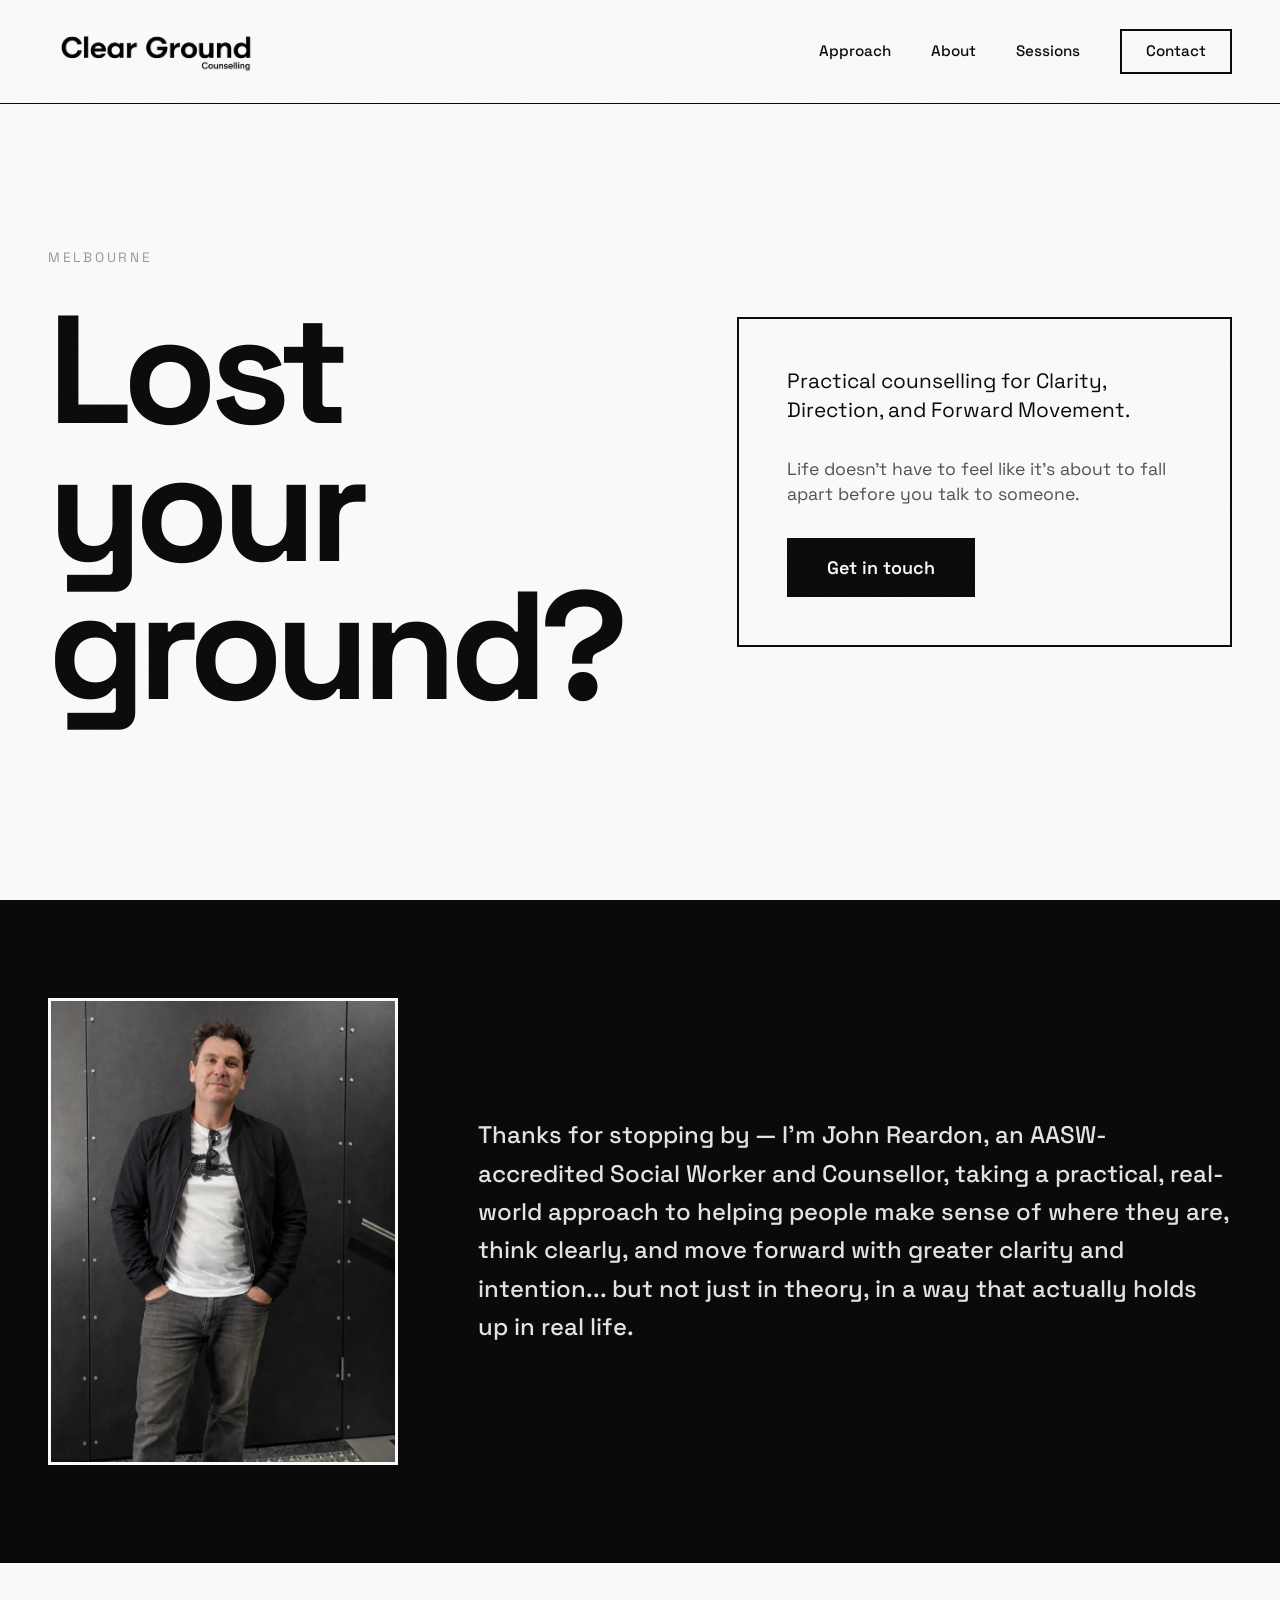
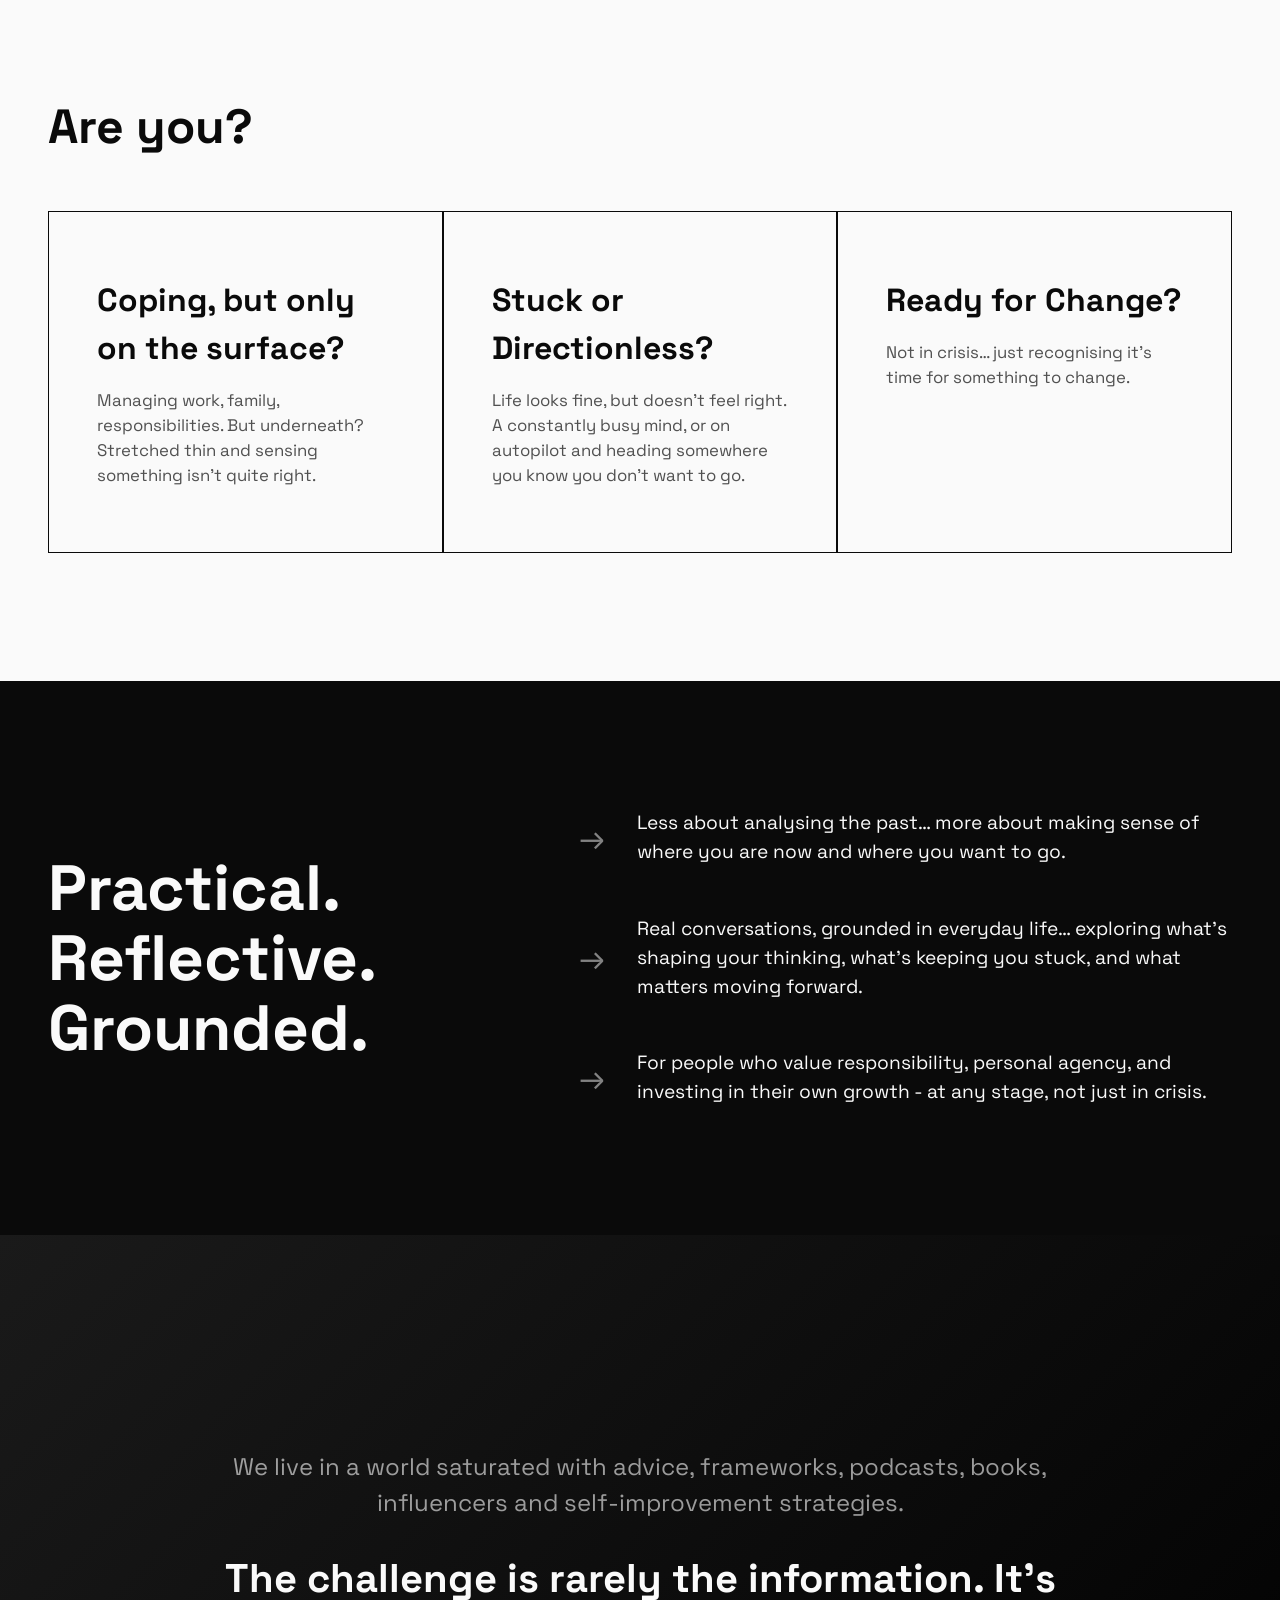
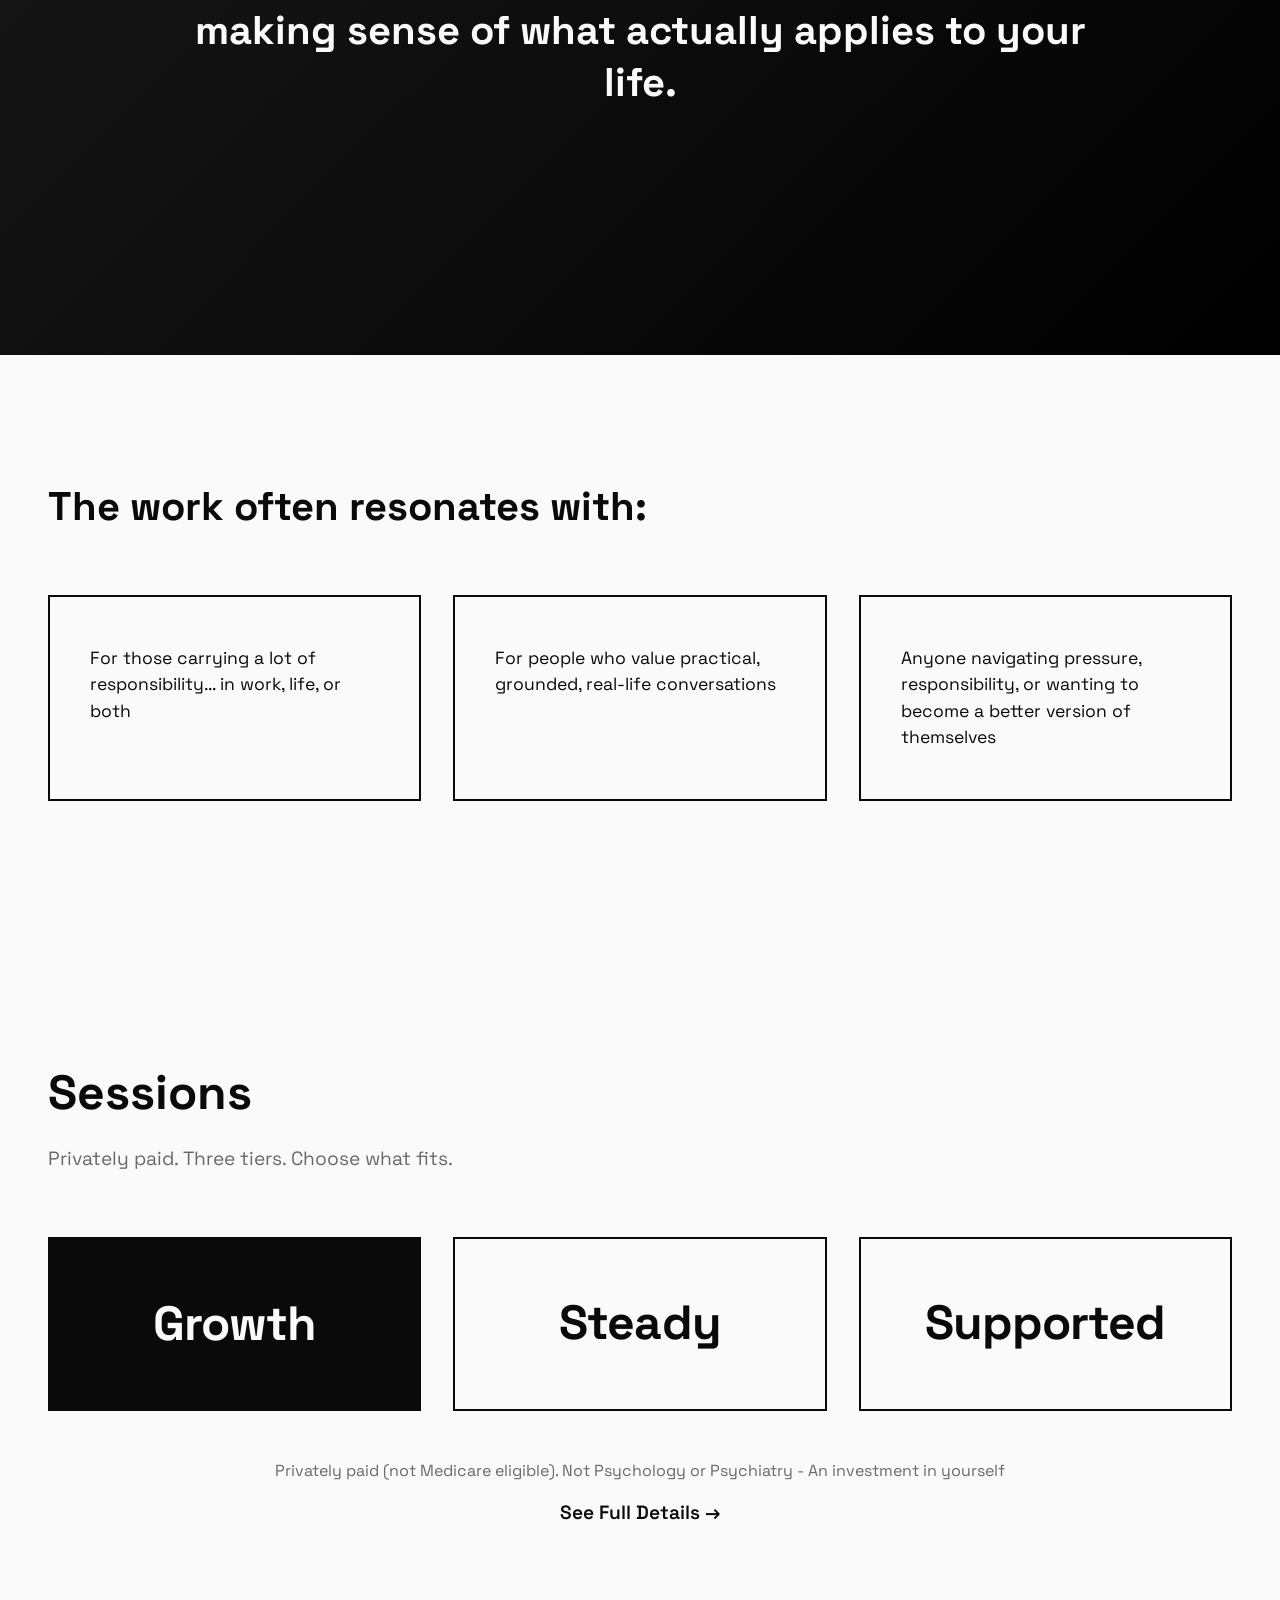
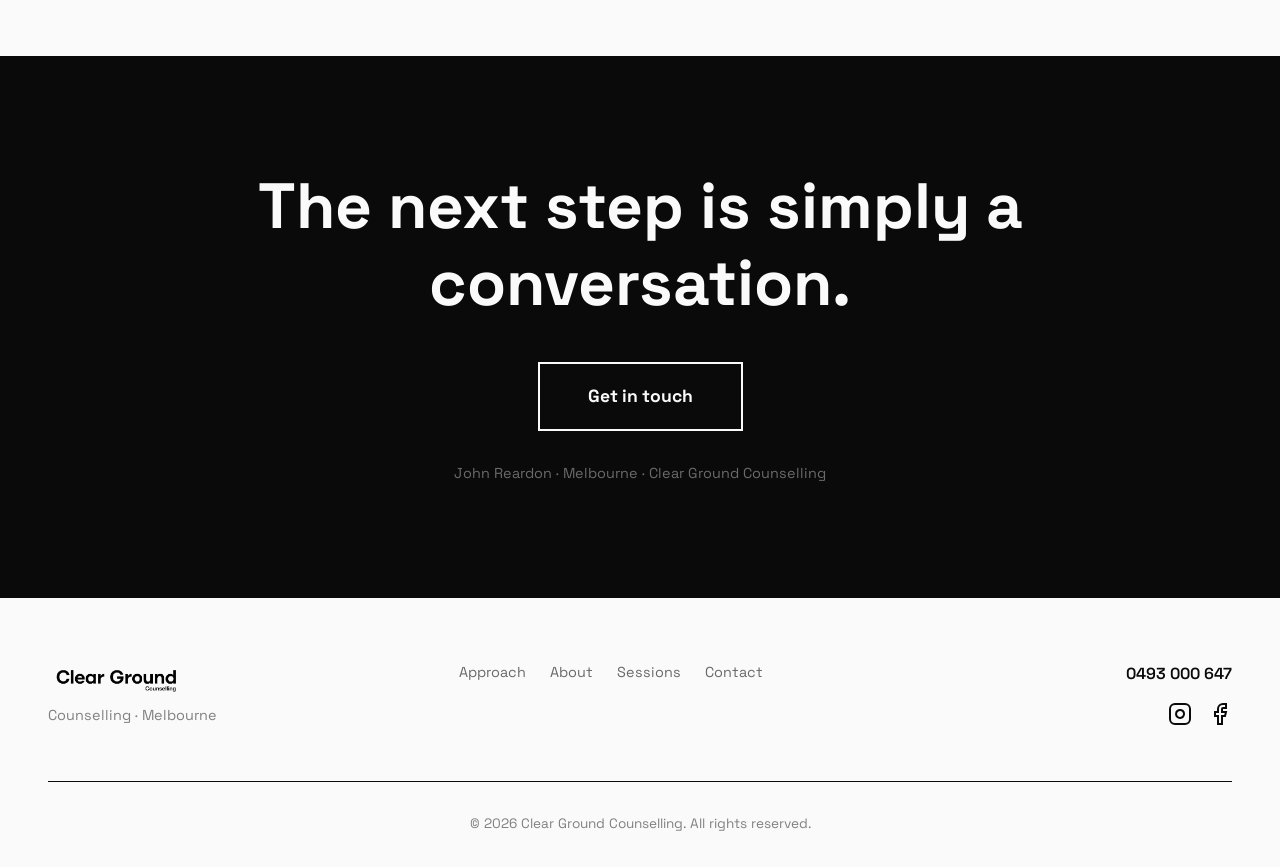
==== commit 28b5cc4b: "Add files via upload" ====
--- a/index.html
+++ b/index.html
@@ -7,7 +7,7 @@
     <link rel="preconnect" href="https://fonts.googleapis.com">
     <link rel="preconnect" href="https://fonts.gstatic.com" crossorigin>
     <link href="https://fonts.googleapis.com/css2?family=Space+Grotesk:wght@300;400;500;600;700&display=swap" rel="stylesheet">
-    <link rel="stylesheet" href="styles.css?v=18">
+    <link rel="stylesheet" href="styles.css?v=37">
 </head>
 <body>
     <div class="grain"></div>
@@ -42,7 +42,7 @@
                 </div>
                 <div class="hero-right">
                     <div class="hero-box">
-                        <p>Practical counselling for clarity, direction, and forward movement.</p>
+                        <p>Practical counselling for Clarity, Direction, and Forward Movement.</p>
                         <p class="hero-box-sub">Life doesn't have to feel like it's about to fall apart before you talk to someone.</p>
                         <a href="contact.html" class="hero-btn">Get in touch</a>
                     </div>
@@ -50,33 +50,33 @@
             </div>
         </section>
 
-        <section class="marquee-section">
-            <div class="marquee">
-                <span>CLARITY</span>
-                <span>DIRECTION</span>
-                <span>MOMENTUM</span>
-                <span>CLARITY</span>
-                <span>DIRECTION</span>
-                <span>MOMENTUM</span>
+        <section class="intro-section">
+            <div class="intro-container">
+                <div class="intro-image">
+                    <img src="assets/profile.webp" alt="John Reardon" class="intro-profile-img">
+                </div>
+                <div class="intro-text">
+                    <p>Thanks for stopping by — I'm John Reardon, an AASW-accredited Social Worker and Counsellor, taking a practical, real-world approach to helping people make sense of where they are, think clearly, and move forward with greater clarity and intention... but not just in theory, in a way that actually holds up in real life.</p>
+                </div>
             </div>
         </section>
 
         <section class="problem-section">
+            <div class="problem-header">
+                <h2>Are you?</h2>
+            </div>
             <div class="problem-grid">
                 <div class="problem-item">
-                    <div class="problem-num">01</div>
-                    <h3>Coping on the surface</h3>
-                    <p>Managing work, family, responsibilities. But underneath? Stretched thin. Sensing something isn't quite right.</p>
+                    <h3>Coping, but only on the surface?</h3>
+                    <p>Managing work, family, responsibilities. But underneath? Stretched thin and sensing something isn’t quite right.</p>
                 </div>
                 <div class="problem-item">
-                    <div class="problem-num">02</div>
-                    <h3>Stuck or directionless</h3>
-                    <p>Life looks fine but doesn't feel right. Constantly busy mind. On autopilot heading somewhere you don't want to go.</p>
+                    <h3>Stuck or Directionless?</h3>
+                    <p>Life looks fine, but doesn’t feel right. A constantly busy mind, or on autopilot and heading somewhere you know you don’t want to go.</p>
                 </div>
                 <div class="problem-item">
-                    <div class="problem-num">03</div>
-                    <h3>Ready for change</h3>
-                    <p>Not in crisis. Just recognizing that continuing on autopilot no longer feels sustainable.</p>
+                    <h3>Ready for Change?</h3>
+                    <p>Not in crisis… just recognising it’s time for something to change.</p>
                 </div>
             </div>
         </section>
@@ -89,15 +89,15 @@
                 <div class="approach-right">
                     <div class="approach-point">
                         <span class="point-icon">→</span>
-                        <p>Less about analyzing the past. More about making sense of where you are now and where you want to go.</p>
+                        <p>Less about analysing the past… more about making sense of where you are now and where you want to go.</p>
                     </div>
                     <div class="approach-point">
                         <span class="point-icon">→</span>
-                        <p>Conversational, structured sessions grounded in everyday life. What's shaping your thinking. What's keeping you stuck. What matters moving forward.</p>
+                        <p>Real conversations, grounded in everyday life… exploring what’s shaping your thinking, what’s keeping you stuck, and what matters moving forward.</p>
                     </div>
                     <div class="approach-point">
                         <span class="point-icon">→</span>
-                        <p>For people who value responsibility, personal agency, and see personal development as an investment, not a crisis response.</p>
+                        <p>For people who value responsibility, personal agency, and investing in their own growth - at any stage, not just in crisis.</p>
                     </div>
                 </div>
             </div>
@@ -106,49 +106,46 @@
         <section class="image-break">
             <div class="image-content">
                 <div class="image-text">
-                    <p>We live in a world saturated with advice, frameworks, podcasts, books, and self-improvement strategies.</p>
-                    <p class="image-text-large">The challenge is rarely the information. The challenge is making sense of what actually applies to YOUR life.</p>
+                    <p>We live in a world saturated with advice, frameworks, podcasts, books, influencers and self-improvement strategies.</p>
+                    <p class="image-text-large">The challenge is rarely the information. It’s making sense of what actually applies to your life.</p>
                 </div>
             </div>
         </section>
 
         <section class="who-quick">
             <div class="who-quick-container">
-                <h2>This work often resonates with</h2>
+                <h2>The work often resonates with:</h2>
                 <div class="who-quick-grid">
-                    <div class="who-quick-item">Those in trades, operations, leadership, business ownership, or high-responsibility roles</div>
-                    <div class="who-quick-item">People who appreciate practical conversations grounded in real life</div>
-                    <div class="who-quick-item">Anyone navigating pressure, responsibility, or the quiet weight of keeping things together</div>
+                    <div class="who-quick-item">For those carrying a lot of responsibility... in work, life, or both</div>
+                    <div class="who-quick-item">For people who value practical, grounded, real-life conversations</div>
+                    <div class="who-quick-item">Anyone navigating pressure, responsibility, or wanting to become a better version of themselves</div>
                 </div>
             </div>
         </section>
 
         <section class="pricing-quick">
             <div class="pricing-header">
-                <h2>Investment</h2>
+                <h2>Sessions</h2>
                 <p>Privately paid. Three tiers. Choose what fits.</p>
             </div>
             <div class="pricing-cards">
-                <div class="price-card">
-                    <div class="price-top">$165</div>
-                    <div class="price-label">Growth</div>
-                </div>
                 <div class="price-card price-featured">
-                    <div class="price-top">$125</div>
-                    <div class="price-label">Steady</div>
+                    <div class="price-label-large">Growth</div>
                 </div>
                 <div class="price-card">
-                    <div class="price-top">$88+</div>
-                    <div class="price-label">Supported</div>
+                    <div class="price-label-large">Steady</div>
+                </div>
+                <div class="price-card">
+                    <div class="price-label-large">Supported</div>
                 </div>
             </div>
-            <p class="pricing-note">Not Medicare eligible. Not a psychologist or psychiatrist. This is an investment in yourself.</p>
-            <a href="sessions.html" class="pricing-link">See full details →</a>
+            <p class="pricing-note">Privately paid (not Medicare eligible). Not Psychology or Psychiatry - An investment in yourself</p>
+            <a href="sessions.html" class="pricing-link">See Full Details →</a>
         </section>
 
         <section class="cta-final">
             <div class="cta-content">
-                <h2>If this approach feels right for you, the next step is simply a conversation.</h2>
+                <h2>The next step is simply a conversation.</h2>
                 <a href="contact.html" class="cta-big">Get in touch</a>
                 <p class="cta-sub">John Reardon · Melbourne · Clear Ground Counselling</p>
             </div>
@@ -161,12 +158,32 @@
                 <img src="assets/logo.png" alt="Clear Ground" class="footer-logo-img">
                 <p>Counselling · Melbourne</p>
             </div>
-            <div class="footer-right">
+            <div class="footer-center">
                 <a href="approach.html">Approach</a>
                 <a href="about.html">About</a>
                 <a href="sessions.html">Sessions</a>
                 <a href="contact.html">Contact</a>
             </div>
+            <div class="footer-right">
+                <a href="tel:0493000647" class="footer-phone">0493 000 647</a>
+                <div class="footer-social">
+                    <a href="https://instagram.com/cleargroundcounselling" target="_blank" rel="noopener" aria-label="Instagram">
+                        <svg width="24" height="24" viewBox="0 0 24 24" fill="none" stroke="currentColor" stroke-width="2">
+                            <rect x="2" y="2" width="20" height="20" rx="5" ry="5"></rect>
+                            <path d="M16 11.37A4 4 0 1 1 12.63 8 4 4 0 0 1 16 11.37z"></path>
+                            <line x1="17.5" y1="6.5" x2="17.51" y2="6.5"></line>
+                        </svg>
+                    </a>
+                    <a href="https://facebook.com/cleargroundcounselling" target="_blank" rel="noopener" aria-label="Facebook">
+                        <svg width="24" height="24" viewBox="0 0 24 24" fill="none" stroke="currentColor" stroke-width="2">
+                            <path d="M18 2h-3a5 5 0 0 0-5 5v3H7v4h3v8h4v-8h3l1-4h-4V7a1 1 0 0 1 1-1h3z"></path>
+                        </svg>
+                    </a>
+                </div>
+            </div>
+        </div>
+        <div class="footer-bottom">
+            <p>&copy; <span id="currentYear"></span> Clear Ground Counselling. All rights reserved.</p>
         </div>
     </footer>
 
--- a/styles.css
+++ b/styles.css
@@ -44,13 +44,14 @@
     top: 0;
     left: 0;
     right: 0;
-    padding: 2rem 3rem;
+    padding: 1.5rem 3rem;
     display: flex;
     justify-content: space-between;
     align-items: center;
     z-index: 1000;
     background: var(--white);
     border-bottom: 1px solid var(--black);
+    min-height: 80px;
 }
 
 .nav-logo {
@@ -64,7 +65,7 @@
 }
 
 .nav-logo-img {
-    height: 40px;
+    height: 55px;
     width: auto;
     display: block;
 }
@@ -188,6 +189,49 @@
     transform: scale(1.05);
 }
 
+/* INTRO SECTION */
+.intro-section {
+    padding: 6rem 3rem;
+    border-top: 2px solid var(--black);
+    border-bottom: 2px solid var(--black);
+    background: var(--black);
+    color: var(--white);
+}
+
+.intro-container {
+    max-width: 1400px;
+    margin: 0 auto;
+    display: grid;
+    grid-template-columns: 350px 1fr;
+    gap: 5rem;
+    align-items: center;
+}
+
+.intro-image {
+    width: 100%;
+}
+
+.intro-profile-img {
+    width: 100%;
+    height: auto;
+    display: block;
+    border: 3px solid var(--white);
+    aspect-ratio: 3/4;
+    object-fit: cover;
+}
+
+.intro-text {
+    display: flex;
+    align-items: center;
+}
+
+.intro-text p {
+    font-size: 1.5rem;
+    line-height: 1.6;
+    font-weight: 500;
+    opacity: 0.9;
+}
+
 /* MARQUEE */
 .marquee-section {
     padding: 3rem 0;
@@ -221,6 +265,16 @@
     padding: 8rem 3rem;
 }
 
+.problem-header {
+    max-width: 1400px;
+    margin: 0 auto 3rem;
+}
+
+.problem-header h2 {
+    font-size: 3rem;
+    font-weight: 700;
+}
+
 .problem-grid {
     max-width: 1400px;
     margin: 0 auto;
@@ -265,6 +319,7 @@
     display: grid;
     grid-template-columns: 1fr 1.5fr;
     gap: 6rem;
+    align-items: center;
 }
 
 .approach-left h2 {
@@ -277,7 +332,11 @@
     display: flex;
     gap: 2rem;
     margin-bottom: 3rem;
-    align-items: flex-start;
+    align-items: center;
+}
+
+.approach-point:last-child {
+    margin-bottom: 0;
 }
 
 .point-icon {
@@ -354,6 +413,7 @@
     border: 2px solid var(--black);
     text-align: center;
     transition: all 0.3s;
+    cursor: pointer;
 }
 
 .price-card:hover {
@@ -365,6 +425,7 @@
 .price-featured {
     background: var(--black);
     color: var(--white);
+    border-width: 3px;
 }
 
 .price-top {
@@ -376,6 +437,12 @@
 .price-label {
     font-size: 1.2rem;
     font-weight: 600;
+}
+
+.price-label-large {
+    font-size: 3rem;
+    font-weight: 700;
+    letter-spacing: -0.02em;
 }
 
 .pricing-link {
@@ -396,25 +463,26 @@
 
 /* CTA FINAL */
 .cta-final {
-    padding: 10rem 3rem;
+    padding: 7rem 3rem;
     background: var(--black);
     color: var(--white);
     text-align: center;
 }
 
 .cta-content h2 {
-    font-size: clamp(3rem, 6vw, 6rem);
-    font-weight: 700;
-    margin-bottom: 3rem;
+    font-size: clamp(2.5rem, 5vw, 4.5rem);
+    font-weight: 700;
+    margin-bottom: 2.5rem;
+    line-height: 1.2;
 }
 
 .cta-big {
     display: inline-block;
-    padding: 1.5rem 4rem;
-    border: 3px solid var(--white);
+    padding: 1.2rem 3rem;
+    border: 2px solid var(--white);
     color: var(--white);
     text-decoration: none;
-    font-size: 1.3rem;
+    font-size: 1.1rem;
     font-weight: 700;
     transition: all 0.3s;
 }
@@ -425,23 +493,25 @@
 }
 
 .cta-sub {
-    margin-top: 3rem;
-    opacity: 0.5;
-    font-size: 1rem;
+    margin-top: 2rem;
+    opacity: 0.4;
+    font-size: 0.9rem;
 }
 
 /* FOOTER */
 .footer {
-    padding: 4rem 3rem;
+    padding: 4rem 3rem 0;
     border-top: 2px solid var(--black);
 }
 
 .footer-content {
     max-width: 1400px;
     margin: 0 auto;
-    display: flex;
-    justify-content: space-between;
-    align-items: center;
+    display: grid;
+    grid-template-columns: 1fr 1fr 1fr;
+    gap: 3rem;
+    align-items: start;
+    padding-bottom: 3rem;
 }
 
 .footer-logo {
@@ -462,12 +532,14 @@
     font-size: 0.9rem;
 }
 
-.footer-right {
+.footer-center {
     display: flex;
-    gap: 2rem;
-}
-
-.footer-right a {
+    flex-direction: row;
+    gap: 1.5rem;
+    align-items: center;
+}
+
+.footer-center a {
     color: var(--black);
     text-decoration: none;
     font-size: 0.9rem;
@@ -475,8 +547,54 @@
     transition: opacity 0.2s;
 }
 
-.footer-right a:hover {
+.footer-center a:hover {
     opacity: 1;
+}
+
+.footer-right {
+    display: flex;
+    flex-direction: column;
+    gap: 1rem;
+    align-items: flex-end;
+}
+
+.footer-phone {
+    color: var(--black);
+    text-decoration: none;
+    font-size: 1rem;
+    font-weight: 600;
+    transition: opacity 0.2s;
+}
+
+.footer-phone:hover {
+    opacity: 0.6;
+}
+
+.footer-social {
+    display: flex;
+    gap: 1rem;
+}
+
+.footer-social a {
+    color: var(--black);
+    transition: opacity 0.2s;
+}
+
+.footer-social a:hover {
+    opacity: 0.5;
+}
+
+.footer-bottom {
+    max-width: 1400px;
+    margin: 0 auto;
+    padding: 2rem 0;
+    border-top: 1px solid var(--black);
+    text-align: center;
+}
+
+.footer-bottom p {
+    font-size: 0.85rem;
+    opacity: 0.5;
 }
 
 /* PAGE HERO */
@@ -608,6 +726,24 @@
     font-size: 1.2rem;
     opacity: 0.7;
     line-height: 1.6;
+    margin-bottom: 2rem;
+}
+
+.about-link-note {
+    font-size: 1.1rem;
+    opacity: 0.8;
+    line-height: 1.6;
+}
+
+.inline-link {
+    color: var(--black);
+    text-decoration: underline;
+    font-weight: 600;
+    transition: opacity 0.2s;
+}
+
+.inline-link:hover {
+    opacity: 0.6;
 }
 
 /* BIO SECTION */
@@ -642,17 +778,43 @@
     color: var(--white);
 }
 
-.philosophy-content {
-    max-width: 1000px;
+.philosophy-container {
+    max-width: 1400px;
     margin: 0 auto;
-    text-align: center;
-}
-
-.philosophy-quote {
-    font-size: 2.5rem;
-    font-weight: 500;
-    line-height: 1.4;
-    font-style: italic;
+    display: grid;
+    grid-template-columns: 1fr 1fr;
+    gap: 5rem;
+    align-items: center;
+}
+
+.philosophy-image {
+    width: 100%;
+}
+
+.profile-img {
+    width: 100%;
+    height: auto;
+    display: block;
+    border: 3px solid var(--white);
+}
+
+.philosophy-text {
+    display: flex;
+    flex-direction: column;
+    gap: 1.5rem;
+}
+
+.philosophy-text p {
+    font-size: 1.2rem;
+    line-height: 1.6;
+    opacity: 0.9;
+}
+
+.philosophy-emphasis {
+    font-size: 1.4rem !important;
+    font-weight: 700;
+    opacity: 1 !important;
+    margin-top: 0.5rem !important;
 }
 
 /* APPROACH BRIEF */
@@ -942,7 +1104,7 @@
 /* PROCESS SECTION */
 .process-section {
     padding: 8rem 3rem;
-    background: var(--black);
+    background: linear-gradient(135deg, #1a1a1a 0%, #000 100%);
     color: var(--white);
 }
 
@@ -995,6 +1157,21 @@
         font-size: clamp(4rem, 10vw, 8rem);
     }
     
+    .intro-container {
+        grid-template-columns: 1fr;
+        gap: 3rem;
+    }
+    
+    .intro-image {
+        max-width: 300px;
+        margin: 0 auto;
+    }
+    
+    .intro-text p {
+        font-size: 1.15rem;
+        text-align: center;
+    }
+    
     .problem-grid {
         grid-template-columns: 1fr;
     }
@@ -1039,11 +1216,25 @@
     .who-quick-grid {
         grid-template-columns: 1fr;
     }
+    
+    .philosophy-container {
+        grid-template-columns: 1fr;
+        gap: 3rem;
+    }
+    
+    .philosophy-text p {
+        font-size: 1.1rem;
+    }
+    
+    .philosophy-emphasis {
+        font-size: 1.25rem !important;
+    }
 }
 
 @media (max-width: 768px) {
     .nav {
-        padding: 1.5rem;
+        padding: 1.2rem 1.5rem;
+        min-height: 70px;
     }
     
     .nav-logo {
@@ -1051,7 +1242,7 @@
     }
     
     .nav-logo-img {
-        height: 32px;
+        height: 45px;
     }
     
     .mobile-toggle {
@@ -1106,6 +1297,26 @@
         width: 100%;
         text-align: center;
         padding: 1rem 2rem;
+    }
+    
+    .intro-section {
+        padding: 4rem 1.5rem;
+    }
+    
+    .intro-container {
+        gap: 2.5rem;
+    }
+    
+    .intro-image {
+        max-width: 280px;
+    }
+    
+    .intro-profile-img {
+        border-width: 2px;
+    }
+    
+    .intro-text p {
+        font-size: 1.2rem;
     }
     
     .marquee span {
@@ -1129,6 +1340,19 @@
         padding: 4rem 1.5rem;
     }
     
+    .philosophy-text p {
+        font-size: 1.05rem;
+    }
+    
+    .philosophy-emphasis {
+        font-size: 1.15rem !important;
+    }
+    
+    .problem-header h2 {
+        font-size: 2rem;
+        margin-bottom: 2rem;
+    }
+    
     .who-quick {
         padding: 4rem 1.5rem !important;
     }
@@ -1278,8 +1502,41 @@
         font-size: 1rem;
     }
     
+    .philosophy-section {
+        padding: 4rem 1.5rem;
+    }
+    
     .philosophy-quote {
         font-size: 1.8rem;
+    }
+    
+    .philosophy-container {
+        grid-template-columns: 1fr;
+        gap: 4rem;
+    }
+    
+    .philosophy-image {
+        max-width: 350px;
+        margin: 0 auto;
+        position: static;
+    }
+    
+    .profile-img {
+        border-width: 2px;
+    }
+    
+    .philosophy-text {
+        gap: 1.2rem;
+    }
+    
+    .philosophy-text p {
+        font-size: 1.1rem;
+        line-height: 1.6;
+    }
+    
+    .philosophy-emphasis {
+        font-size: 1.2rem !important;
+        margin-top: 0.3rem;
     }
     
     .approach-brief-text {
@@ -1368,7 +1625,7 @@
     }
     
     .cta-final {
-        padding: 6rem 1.5rem;
+        padding: 5rem 1.5rem;
     }
     
     .cta-content h2 {
@@ -1377,30 +1634,40 @@
     }
     
     .cta-big {
-        padding: 1.2rem 3rem;
-        font-size: 1.1rem;
+        padding: 1.1rem 2.5rem;
+        font-size: 1rem;
         width: 100%;
         text-align: center;
     }
     
     .cta-sub {
-        font-size: 0.9rem;
-        margin-top: 2rem;
+        font-size: 0.85rem;
+        margin-top: 1.8rem;
     }
     
     .footer {
-        padding: 3rem 1.5rem 2rem;
+        padding: 3rem 1.5rem 0;
     }
     
     .footer-content {
-        flex-direction: column;
+        grid-template-columns: 1fr;
         gap: 2rem;
         padding-bottom: 2rem;
-    }
-    
-    .footer-right {
+        text-align: center;
+    }
+    
+    .footer-center {
         flex-direction: column;
         gap: 1rem;
+        align-items: center;
+    }
+    
+    .footer-right {
+        align-items: center;
+    }
+    
+    .footer-bottom {
+        padding: 1.5rem 0;
     }
     
     .pricing-full-price {
@@ -1409,6 +1676,10 @@
     
     .price-top {
         font-size: 3rem;
+    }
+    
+    .price-label-large {
+        font-size: 2rem;
     }
 }
 
@@ -1419,6 +1690,7 @@
     
     .nav {
         padding: 1rem;
+        min-height: 60px;
     }
     
     .nav-logo {
@@ -1426,11 +1698,11 @@
     }
     
     .nav-logo-img {
-        height: 28px;
+        height: 38px;
     }
     
     .nav-menu {
-        top: 65px;
+        top: 60px;
         padding: 1.5rem;
     }
     
@@ -1464,6 +1736,23 @@
     .hero-btn {
         padding: 0.8rem 2rem;
         font-size: 0.9rem;
+    }
+    
+    .intro-section {
+        padding: 3rem 1rem;
+    }
+    
+    .intro-container {
+        gap: 2rem;
+    }
+    
+    .intro-image {
+        max-width: 240px;
+    }
+    
+    .intro-text p {
+        font-size: 1.05rem;
+        line-height: 1.5;
     }
     
     .marquee {
@@ -1492,6 +1781,23 @@
         padding: 3rem 1rem;
     }
     
+    .philosophy-text p {
+        font-size: 0.95rem;
+    }
+    
+    .philosophy-emphasis {
+        font-size: 1.05rem !important;
+    }
+    
+    .profile-img {
+        border-width: 2px;
+    }
+    
+    .problem-header h2 {
+        font-size: 1.8rem;
+        margin-bottom: 1.5rem;
+    }
+    
     .contact-form-container h2 {
         font-size: 1.8rem;
         margin-bottom: 2rem;
@@ -1630,8 +1936,40 @@
         font-size: 0.95rem;
     }
     
+    .philosophy-section {
+        padding: 3rem 1rem;
+    }
+    
     .philosophy-quote {
         font-size: 1.5rem;
+    }
+    
+    .philosophy-container {
+        grid-template-columns: 1fr;
+        gap: 3rem;
+    }
+    
+    .philosophy-image {
+        max-width: 450px;
+        margin: 0 auto;
+    }
+    
+    .profile-img {
+        border-width: 2px;
+    }
+    
+    .philosophy-text {
+        gap: 1rem;
+    }
+    
+    .philosophy-text p {
+        font-size: 0.95rem;
+        line-height: 1.5;
+    }
+    
+    .philosophy-emphasis {
+        font-size: 1rem !important;
+        margin-top: 0.2rem;
     }
     
     .approach-brief-text {
@@ -1828,33 +2166,53 @@
     }
     
     .cta-final {
-        padding: 5rem 1rem;
+        padding: 4rem 1rem;
     }
     
     .cta-content h2 {
-        font-size: 1.8rem;
+        font-size: 1.6rem;
         margin-bottom: 1.5rem;
         line-height: 1.2;
     }
     
     .cta-big {
         padding: 1rem 2rem;
-        font-size: 1rem;
+        font-size: 0.95rem;
         border-width: 2px;
     }
     
     .cta-sub {
-        font-size: 0.85rem;
+        font-size: 0.8rem;
         margin-top: 1.5rem;
     }
     
     .footer {
-        padding: 2.5rem 1rem 1.5rem;
+        padding: 2.5rem 1rem 0;
     }
     
     .footer-content {
-        gap: 1.5rem;
+        grid-template-columns: 1fr;
+        gap: 2rem;
         padding-bottom: 1.5rem;
+        text-align: center;
+    }
+    
+    .footer-center {
+        flex-direction: column;
+        gap: 0.8rem;
+        align-items: center;
+    }
+    
+    .footer-right {
+        align-items: center;
+    }
+    
+    .footer-bottom {
+        padding: 1.2rem 0;
+    }
+    
+    .footer-bottom p {
+        font-size: 0.75rem;
     }
     
     .footer-logo {
@@ -1863,18 +2221,20 @@
     
     .footer-logo-img {
         height: 28px;
+        margin: 0 auto 0.5rem;
     }
     
     .footer-left p {
         font-size: 0.85rem;
     }
     
-    .footer-right {
-        gap: 0.8rem;
-    }
-    
-    .footer-right a {
-        font-size: 0.85rem;
+    .footer-phone {
+        font-size: 0.9rem;
+    }
+    
+    .footer-social svg {
+        width: 20px;
+        height: 20px;
     }
 }
 
@@ -1931,13 +2291,6 @@
 .hero-box-sub {
     font-size: 1.1rem !important;
     opacity: 0.7;
-}
-
-.who-note {
-    margin-top: 3rem;
-    font-size: 1.1rem;
-    opacity: 0.7;
-    line-height: 1.6;
 }
 
 .contact-intro {
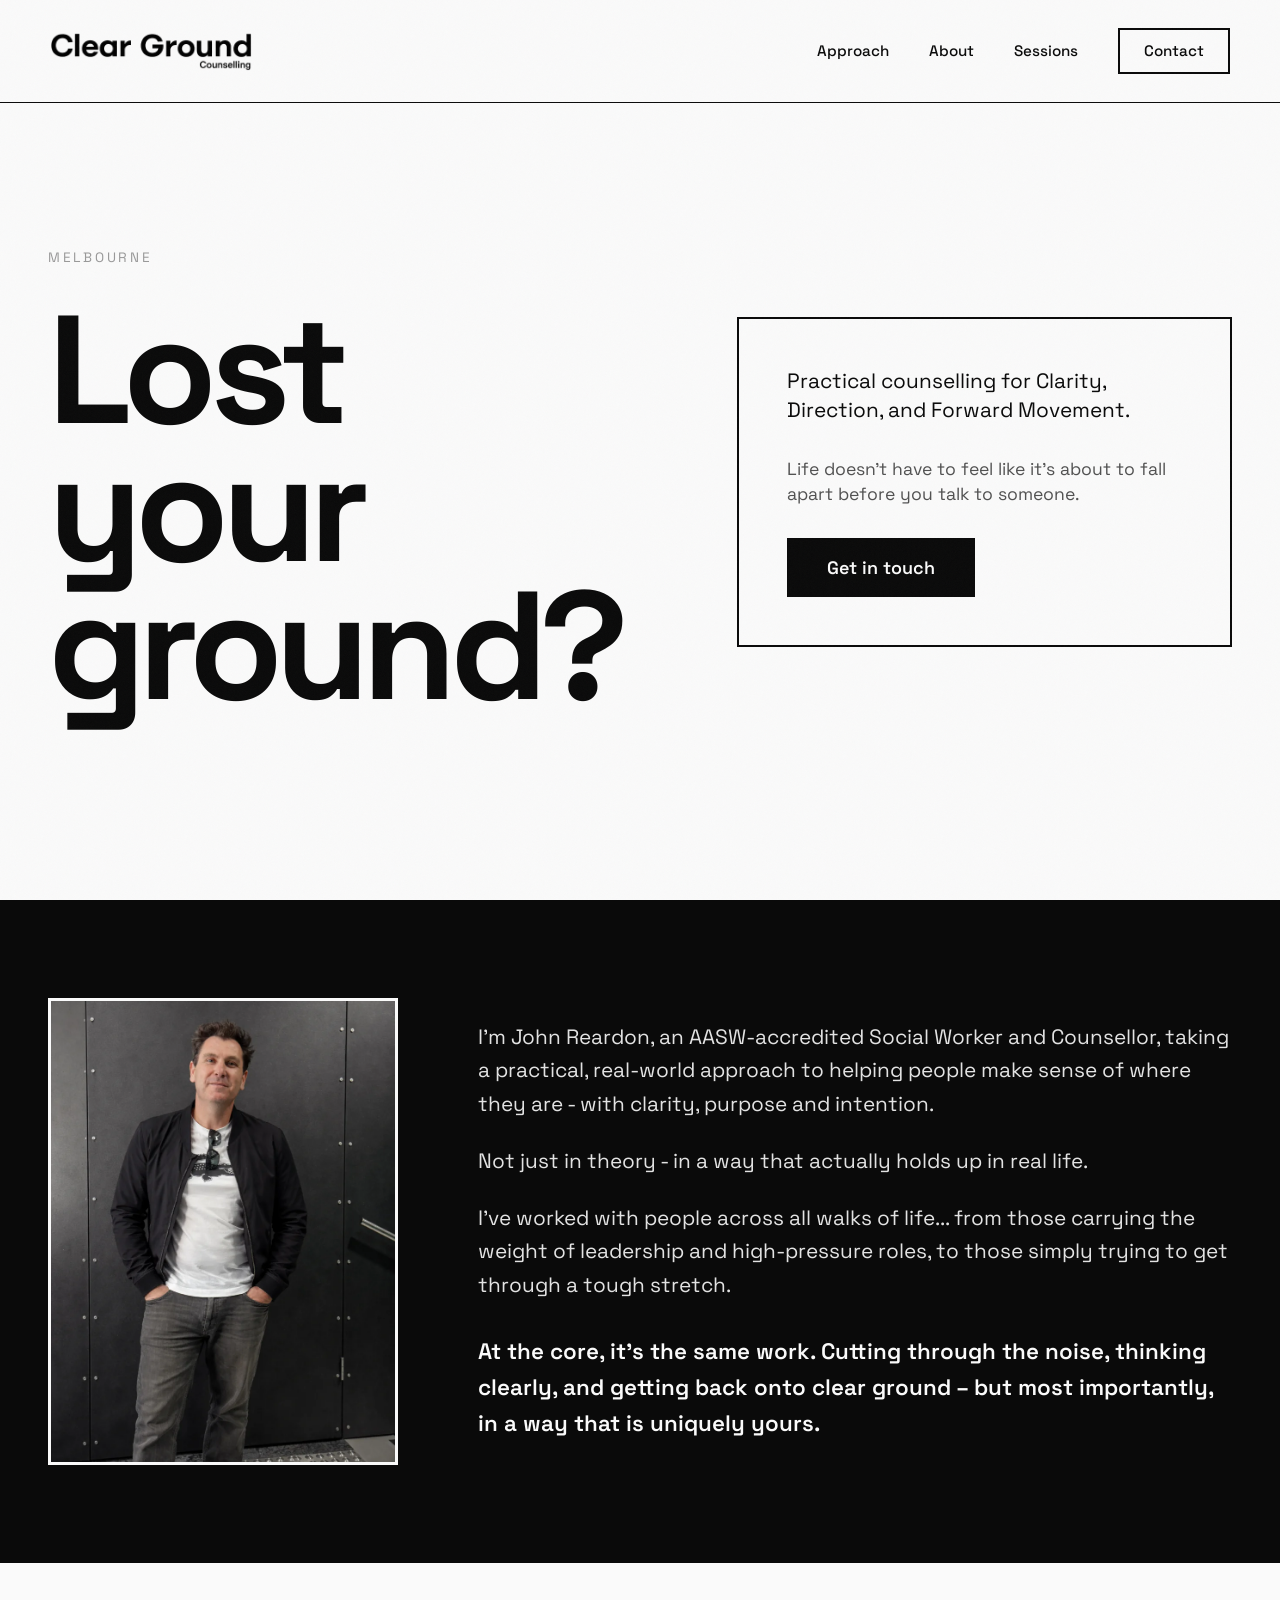
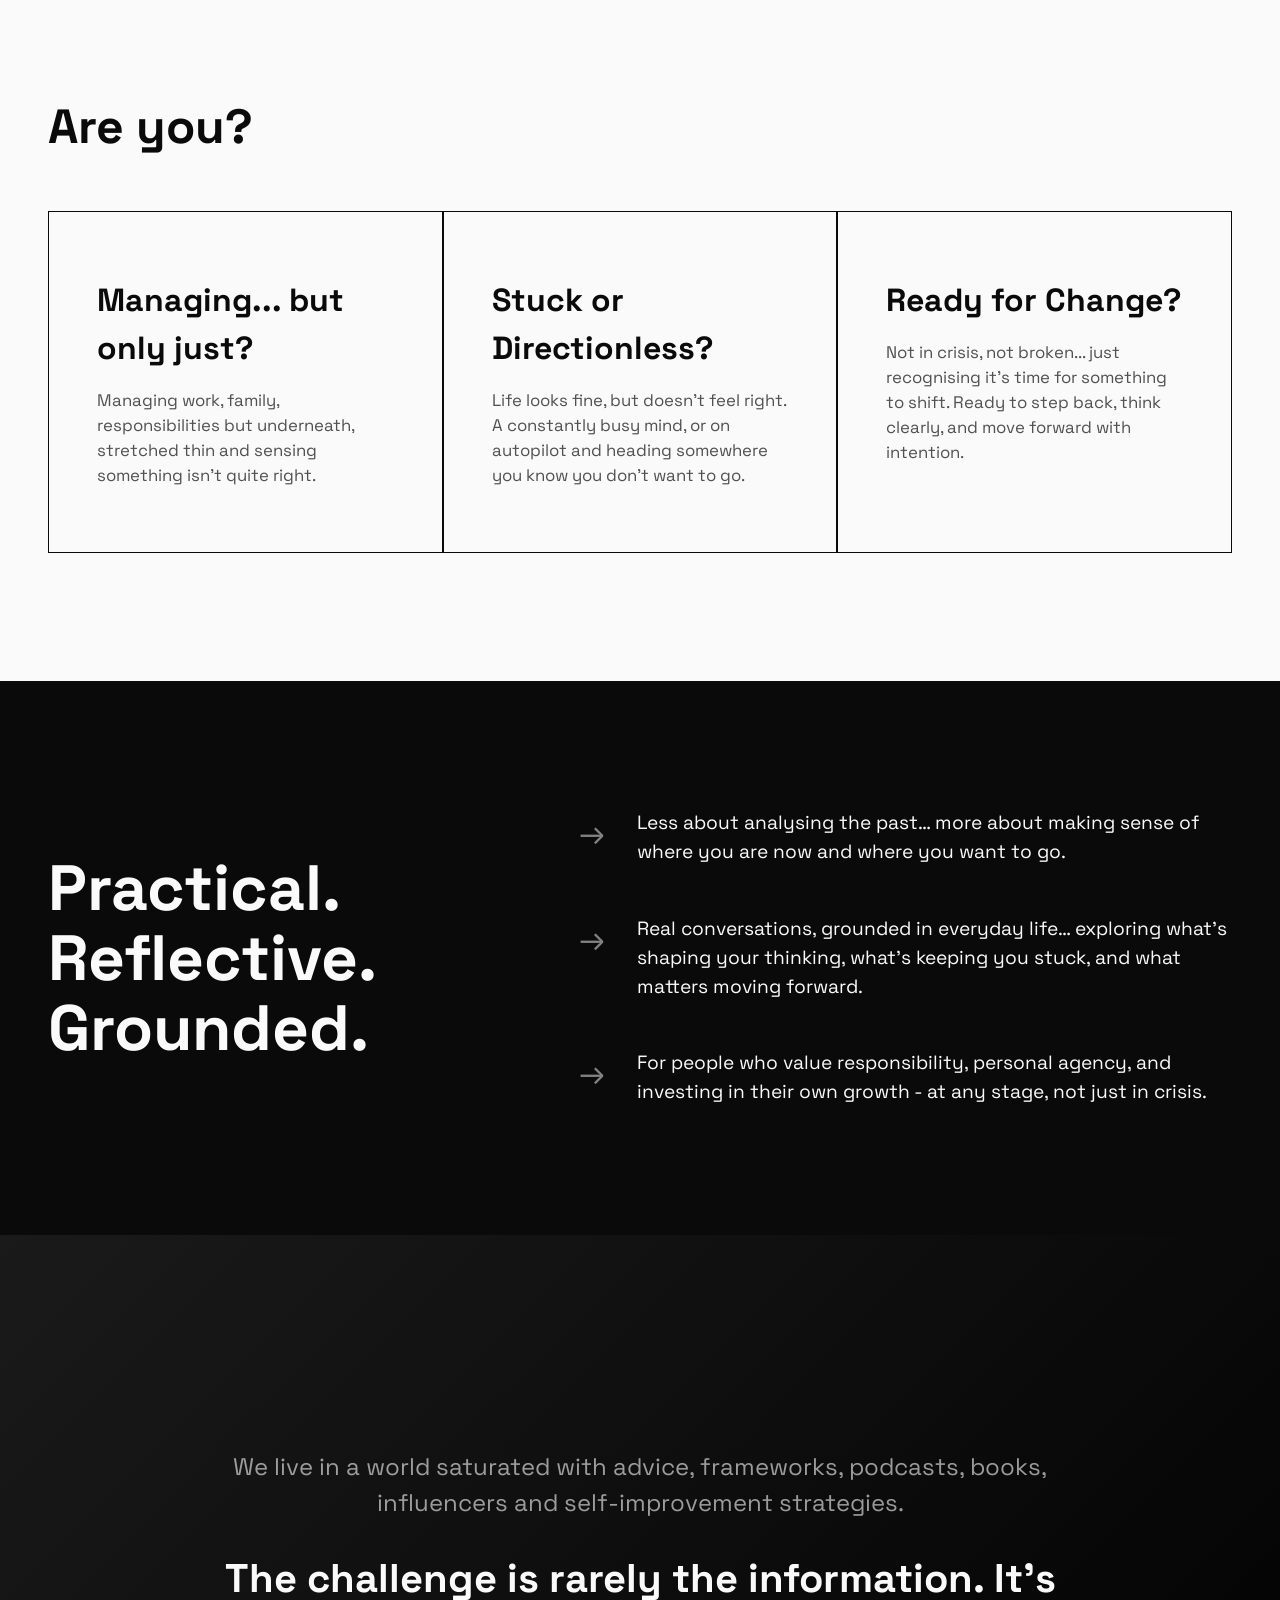
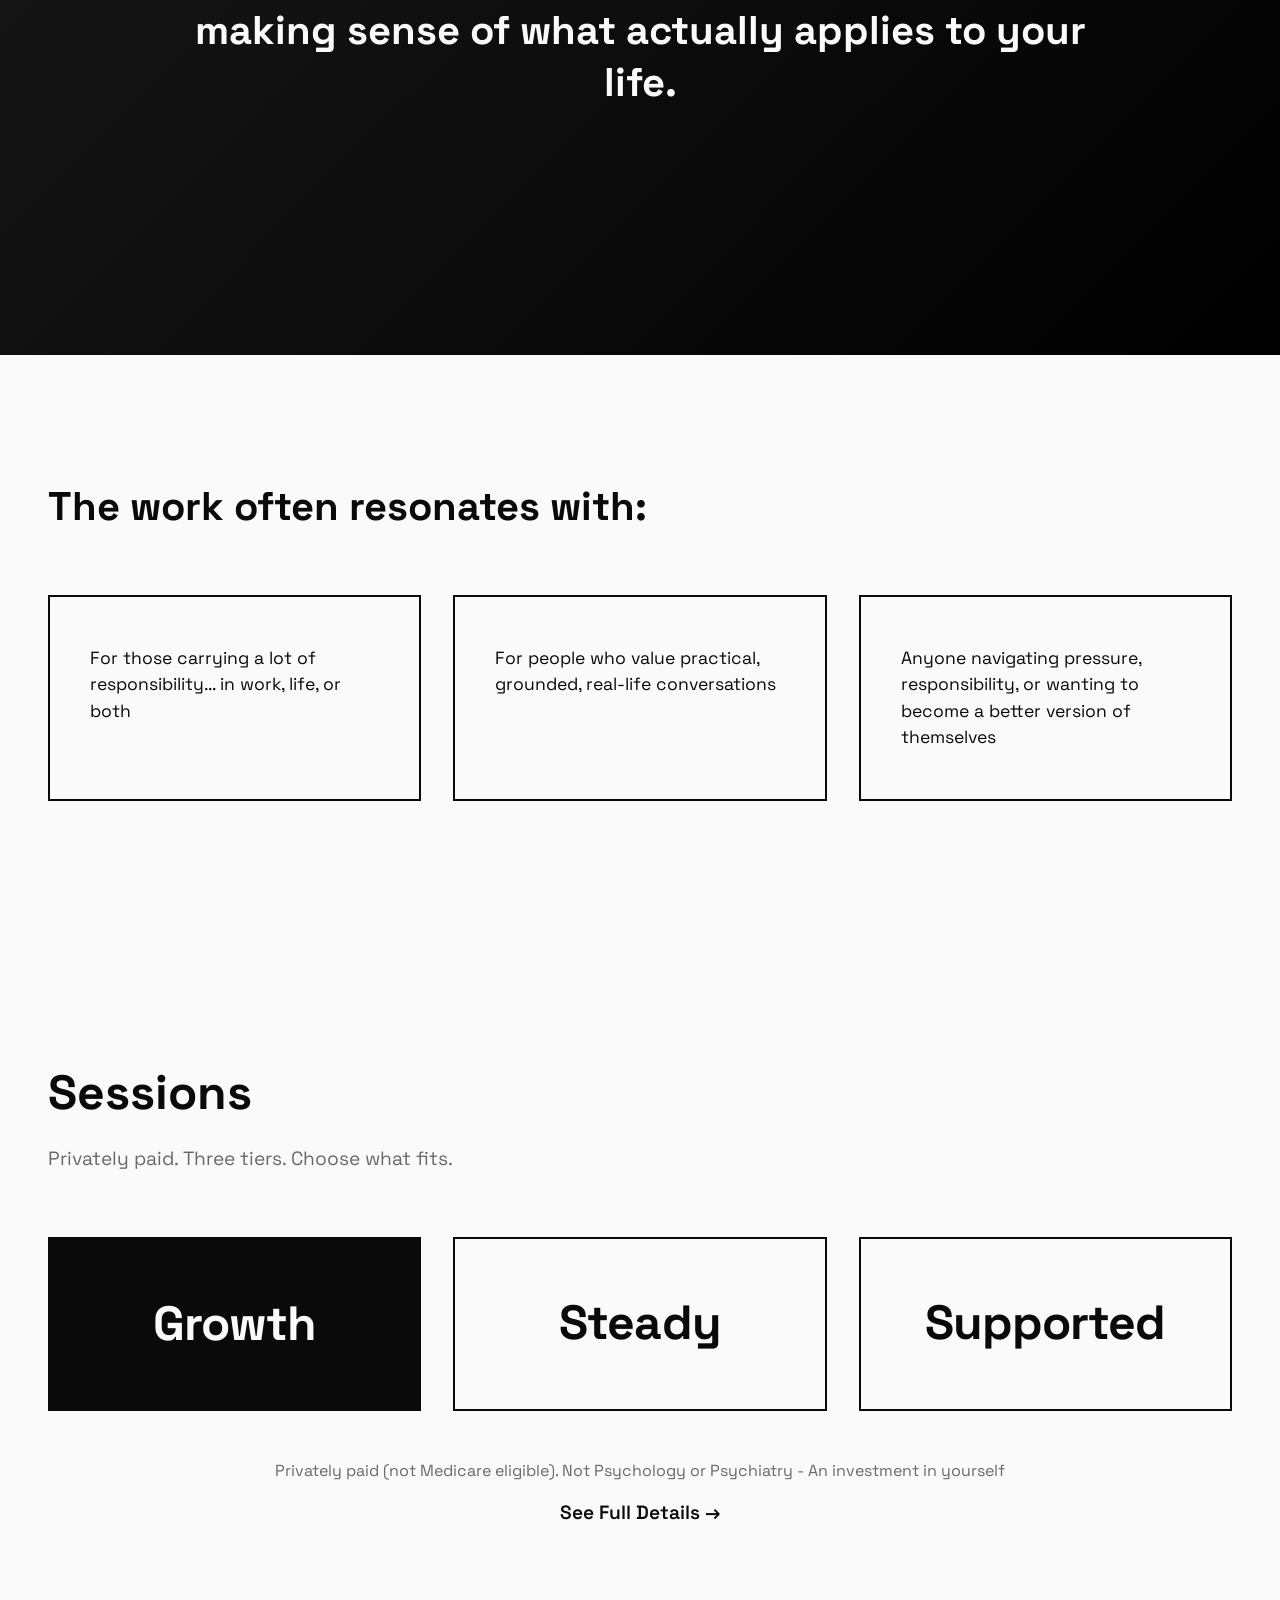
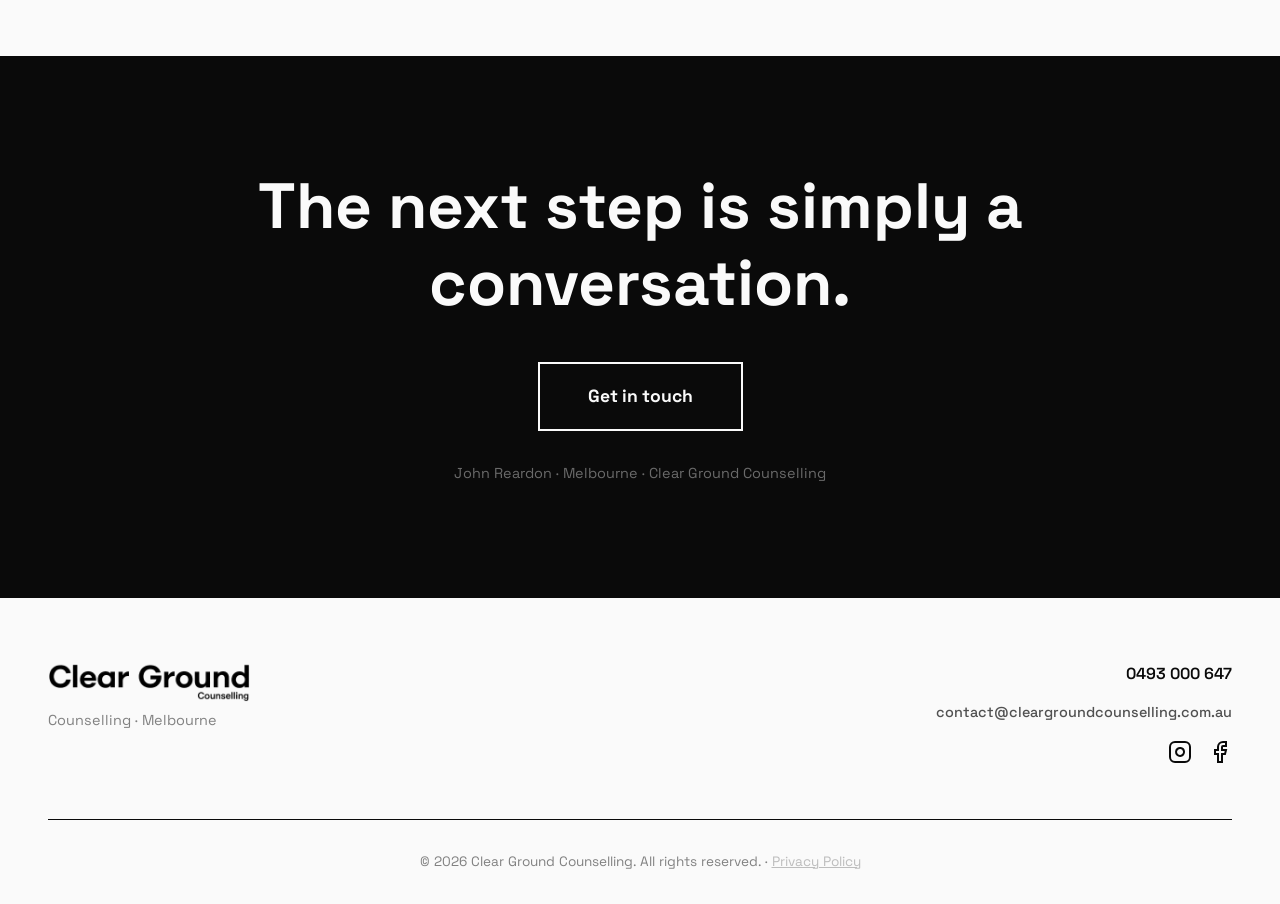
==== commit 0d5a8057: "Add files via upload" ====
--- a/index.html
+++ b/index.html
@@ -56,7 +56,12 @@
                     <img src="assets/profile.webp" alt="John Reardon" class="intro-profile-img">
                 </div>
                 <div class="intro-text">
-                    <p>Thanks for stopping by — I'm John Reardon, an AASW-accredited Social Worker and Counsellor, taking a practical, real-world approach to helping people make sense of where they are, think clearly, and move forward with greater clarity and intention... but not just in theory, in a way that actually holds up in real life.</p>
+                    <div class="intro-text-content">
+                        <p>I'm John Reardon, an AASW-accredited Social Worker and Counsellor, taking a practical, real-world approach to helping people make sense of where they are - with clarity, purpose and intention.</p>
+                        <p>Not just in theory - in a way that actually holds up in real life.</p>
+                        <p>I've worked with people across all walks of life... from those carrying the weight of leadership and high-pressure roles, to those simply trying to get through a tough stretch.</p>
+                        <p class="intro-emphasis">At the core, it's the same work. Cutting through the noise, thinking clearly, and getting back onto clear ground – but most importantly, in a way that is uniquely yours.</p>
+                    </div>
                 </div>
             </div>
         </section>
@@ -67,8 +72,8 @@
             </div>
             <div class="problem-grid">
                 <div class="problem-item">
-                    <h3>Coping, but only on the surface?</h3>
-                    <p>Managing work, family, responsibilities. But underneath? Stretched thin and sensing something isn’t quite right.</p>
+                    <h3>Managing... but only just?</h3>
+                    <p>Managing work, family, responsibilities but underneath, stretched thin and sensing something isn’t quite right.</p>
                 </div>
                 <div class="problem-item">
                     <h3>Stuck or Directionless?</h3>
@@ -76,7 +81,7 @@
                 </div>
                 <div class="problem-item">
                     <h3>Ready for Change?</h3>
-                    <p>Not in crisis… just recognising it’s time for something to change.</p>
+                    <p>Not in crisis, not broken... just recognising it's time for something to shift. Ready to step back, think clearly, and move forward with intention.</p>
                 </div>
             </div>
         </section>
@@ -158,14 +163,9 @@
                 <img src="assets/logo.png" alt="Clear Ground" class="footer-logo-img">
                 <p>Counselling · Melbourne</p>
             </div>
-            <div class="footer-center">
-                <a href="approach.html">Approach</a>
-                <a href="about.html">About</a>
-                <a href="sessions.html">Sessions</a>
-                <a href="contact.html">Contact</a>
-            </div>
             <div class="footer-right">
                 <a href="tel:0493000647" class="footer-phone">0493 000 647</a>
+                <a href="mailto:contact@cleargroundcounselling.com.au" class="footer-email">contact@cleargroundcounselling.com.au</a>
                 <div class="footer-social">
                     <a href="https://instagram.com/cleargroundcounselling" target="_blank" rel="noopener" aria-label="Instagram">
                         <svg width="24" height="24" viewBox="0 0 24 24" fill="none" stroke="currentColor" stroke-width="2">
@@ -174,7 +174,7 @@
                             <line x1="17.5" y1="6.5" x2="17.51" y2="6.5"></line>
                         </svg>
                     </a>
-                    <a href="https://facebook.com/cleargroundcounselling" target="_blank" rel="noopener" aria-label="Facebook">
+                    <a href="https://www.facebook.com/profile.php?id=61579432760251" target="_blank" rel="noopener" aria-label="Facebook">
                         <svg width="24" height="24" viewBox="0 0 24 24" fill="none" stroke="currentColor" stroke-width="2">
                             <path d="M18 2h-3a5 5 0 0 0-5 5v3H7v4h3v8h4v-8h3l1-4h-4V7a1 1 0 0 1 1-1h3z"></path>
                         </svg>
@@ -183,7 +183,7 @@
             </div>
         </div>
         <div class="footer-bottom">
-            <p>&copy; <span id="currentYear"></span> Clear Ground Counselling. All rights reserved.</p>
+            <p>&copy; <span id="currentYear"></span> Clear Ground Counselling. All rights reserved. · <a href="privacy.html" class="footer-link">Privacy Policy</a></p>
         </div>
     </footer>
 
--- a/styles.css
+++ b/styles.css
@@ -44,7 +44,7 @@
     top: 0;
     left: 0;
     right: 0;
-    padding: 1.5rem 3rem;
+    padding: 1.750rem 3.125rem;
     display: flex;
     justify-content: space-between;
     align-items: center;
@@ -65,7 +65,7 @@
 }
 
 .nav-logo-img {
-    height: 55px;
+    height: 40px;
     width: auto;
     display: block;
 }
@@ -225,11 +225,25 @@
     align-items: center;
 }
 
+.intro-text-content {
+    display: flex;
+    flex-direction: column;
+    gap: 1.5rem;
+}
+
 .intro-text p {
-    font-size: 1.5rem;
+    font-size: 1.3rem;
     line-height: 1.6;
-    font-weight: 500;
+    font-weight: 400;
     opacity: 0.9;
+    margin: 0;
+}
+
+.intro-emphasis {
+    font-size: 1.4rem !important;
+    font-weight: 600 !important;
+    opacity: 1 !important;
+    padding-top: 0.5rem;
 }
 
 /* MARQUEE */
@@ -343,6 +357,7 @@
     font-size: 2rem;
     opacity: 0.5;
     flex-shrink: 0;
+    align-self: flex-start;
 }
 
 .approach-point p {
@@ -508,7 +523,7 @@
     max-width: 1400px;
     margin: 0 auto;
     display: grid;
-    grid-template-columns: 1fr 1fr 1fr;
+    grid-template-columns: 1fr 1fr;
     gap: 3rem;
     align-items: start;
     padding-bottom: 3rem;
@@ -521,7 +536,7 @@
 }
 
 .footer-logo-img {
-    height: 35px;
+    height: 40px;
     width: auto;
     display: block;
     margin-bottom: 0.5rem;
@@ -530,25 +545,6 @@
 .footer-left p {
     opacity: 0.5;
     font-size: 0.9rem;
-}
-
-.footer-center {
-    display: flex;
-    flex-direction: row;
-    gap: 1.5rem;
-    align-items: center;
-}
-
-.footer-center a {
-    color: var(--black);
-    text-decoration: none;
-    font-size: 0.9rem;
-    opacity: 0.6;
-    transition: opacity 0.2s;
-}
-
-.footer-center a:hover {
-    opacity: 1;
 }
 
 .footer-right {
@@ -570,6 +566,19 @@
     opacity: 0.6;
 }
 
+.footer-email {
+    color: var(--black);
+    text-decoration: none;
+    font-size: 0.9rem;
+    font-weight: 500;
+    opacity: 0.7;
+    transition: opacity 0.2s;
+}
+
+.footer-email:hover {
+    opacity: 1;
+}
+
 .footer-social {
     display: flex;
     gap: 1rem;
@@ -595,6 +604,17 @@
 .footer-bottom p {
     font-size: 0.85rem;
     opacity: 0.5;
+}
+
+.footer-link {
+    color: var(--black);
+    text-decoration: underline;
+    opacity: 0.5;
+    transition: opacity 0.2s;
+}
+
+.footer-link:hover {
+    opacity: 1;
 }
 
 /* PAGE HERO */
@@ -1168,8 +1188,12 @@
     }
     
     .intro-text p {
-        font-size: 1.15rem;
+        font-size: 1.1rem;
         text-align: center;
+    }
+    
+    .intro-emphasis {
+        font-size: 1.2rem !important;
     }
     
     .problem-grid {
@@ -1242,7 +1266,7 @@
     }
     
     .nav-logo-img {
-        height: 45px;
+        height: 34px;
     }
     
     .mobile-toggle {
@@ -1316,7 +1340,11 @@
     }
     
     .intro-text p {
-        font-size: 1.2rem;
+        font-size: 1.05rem;
+    }
+    
+    .intro-emphasis {
+        font-size: 1.15rem !important;
     }
     
     .marquee span {
@@ -1698,7 +1726,7 @@
     }
     
     .nav-logo-img {
-        height: 38px;
+        height: 28px;
     }
     
     .nav-menu {
@@ -1751,8 +1779,12 @@
     }
     
     .intro-text p {
-        font-size: 1.05rem;
+        font-size: 0.95rem;
         line-height: 1.5;
+    }
+    
+    .intro-emphasis {
+        font-size: 1.05rem !important;
     }
     
     .marquee {
@@ -2220,7 +2252,7 @@
     }
     
     .footer-logo-img {
-        height: 28px;
+        height: 34px;
         margin: 0 auto 0.5rem;
     }
     
@@ -2329,3 +2361,367 @@
         grid-template-columns: 1fr !important;
     }
 }
+
+
+/* CRISIS PAGE */
+.crisis-emergency {
+    padding: 4rem 3rem;
+    background: var(--black);
+    color: var(--white);
+}
+
+.crisis-container {
+    max-width: 1200px;
+    margin: 0 auto;
+}
+
+.crisis-box {
+    padding: 3rem;
+    border: 3px solid var(--white);
+}
+
+.emergency-box h2 {
+    font-size: 2rem;
+    font-weight: 700;
+    margin-bottom: 2rem;
+    line-height: 1.3;
+}
+
+.emergency-call h3 {
+    font-size: 1.2rem;
+    font-weight: 600;
+    margin-bottom: 1rem;
+    opacity: 0.8;
+}
+
+.crisis-number-large {
+    display: inline-block;
+    font-size: 3rem;
+    font-weight: 700;
+    color: var(--white);
+    text-decoration: none;
+    padding: 1rem 2rem;
+    border: 3px solid var(--white);
+    margin: 1rem 0 1.5rem;
+    transition: all 0.3s;
+}
+
+.crisis-number-large:hover {
+    background: var(--white);
+    color: var(--black);
+}
+
+.emergency-call p {
+    font-size: 1.1rem;
+    opacity: 0.8;
+}
+
+.crisis-what {
+    padding: 6rem 3rem;
+}
+
+.crisis-what h2 {
+    font-size: 2.5rem;
+    font-weight: 700;
+    margin-bottom: 2rem;
+}
+
+.crisis-intro {
+    font-size: 1.2rem;
+    margin-bottom: 1.5rem;
+    font-weight: 600;
+}
+
+.crisis-list {
+    list-style: none;
+    margin-bottom: 2rem;
+}
+
+.crisis-list li {
+    font-size: 1.1rem;
+    padding: 1rem 0;
+    border-bottom: 1px solid var(--black);
+}
+
+.crisis-note {
+    font-size: 1.1rem;
+    opacity: 0.7;
+    line-height: 1.6;
+    margin-top: 2rem;
+}
+
+.crisis-services {
+    padding: 6rem 3rem;
+    background: var(--white);
+}
+
+.crisis-services-alt {
+    padding: 6rem 3rem;
+    background: var(--black);
+    color: var(--white);
+}
+
+.crisis-services h2,
+.crisis-services-alt h2 {
+    font-size: 2.5rem;
+    font-weight: 700;
+    margin-bottom: 3rem;
+}
+
+.crisis-services-alt .crisis-intro {
+    color: var(--white);
+    opacity: 0.8;
+}
+
+.service-card {
+    padding: 2.5rem;
+    border: 2px solid var(--black);
+    margin-bottom: 2rem;
+}
+
+.crisis-services-alt .service-card {
+    border-color: var(--white);
+}
+
+.service-card h3 {
+    font-size: 1.5rem;
+    font-weight: 700;
+    margin-bottom: 1rem;
+}
+
+.crisis-number {
+    display: inline-block;
+    font-size: 2rem;
+    font-weight: 700;
+    color: var(--black);
+    text-decoration: none;
+    margin: 0.5rem 0 1rem;
+    transition: opacity 0.2s;
+}
+
+.crisis-services-alt .crisis-number {
+    color: var(--white);
+}
+
+.crisis-number:hover {
+    opacity: 0.6;
+}
+
+.service-card p {
+    font-size: 1.05rem;
+    line-height: 1.6;
+    opacity: 0.8;
+}
+
+.service-link {
+    display: inline-block;
+    margin-top: 1rem;
+    font-size: 1rem;
+    color: var(--black);
+    text-decoration: none;
+    font-weight: 600;
+    transition: opacity 0.2s;
+}
+
+.crisis-services-alt .service-link {
+    color: var(--white);
+}
+
+.service-link:hover {
+    opacity: 0.6;
+}
+
+.service-grid {
+    display: grid;
+    grid-template-columns: repeat(2, 1fr);
+    gap: 2rem;
+}
+
+@media (max-width: 1024px) {
+    .service-grid {
+        grid-template-columns: 1fr;
+    }
+}
+
+@media (max-width: 768px) {
+    .crisis-emergency {
+        padding: 4rem 1.5rem;
+    }
+    
+    .crisis-box {
+        padding: 2rem;
+        border-width: 2px;
+    }
+    
+    .emergency-box h2 {
+        font-size: 1.5rem;
+    }
+    
+    .crisis-number-large {
+        font-size: 2rem;
+        padding: 0.8rem 1.5rem;
+        border-width: 2px;
+    }
+    
+    .crisis-what,
+    .crisis-services,
+    .crisis-services-alt {
+        padding: 4rem 1.5rem;
+    }
+    
+    .crisis-what h2,
+    .crisis-services h2,
+    .crisis-services-alt h2 {
+        font-size: 2rem;
+    }
+    
+    .service-card {
+        padding: 2rem;
+    }
+    
+    .crisis-number {
+        font-size: 1.5rem;
+    }
+}
+
+@media (max-width: 480px) {
+    .crisis-emergency {
+        padding: 3rem 1rem;
+    }
+    
+    .crisis-box {
+        padding: 1.5rem;
+    }
+    
+    .emergency-box h2 {
+        font-size: 1.3rem;
+    }
+    
+    .crisis-number-large {
+        font-size: 1.8rem;
+        padding: 0.7rem 1.2rem;
+    }
+    
+    .crisis-what,
+    .crisis-services,
+    .crisis-services-alt {
+        padding: 3rem 1rem;
+    }
+    
+    .crisis-what h2,
+    .crisis-services h2,
+    .crisis-services-alt h2 {
+        font-size: 1.8rem;
+    }
+    
+    .service-card {
+        padding: 1.5rem;
+    }
+    
+    .crisis-number {
+        font-size: 1.3rem;
+    }
+    
+    .crisis-list li {
+        font-size: 1rem;
+    }
+}
+
+
+/* PRIVACY PAGE */
+.privacy-content {
+    padding: 6rem 3rem;
+}
+
+.privacy-container {
+    max-width: 900px;
+    margin: 0 auto;
+}
+
+.privacy-section {
+    margin-bottom: 4rem;
+    padding-bottom: 4rem;
+    border-bottom: 1px solid var(--black);
+}
+
+.privacy-section:last-child {
+    border-bottom: none;
+    margin-bottom: 0;
+    padding-bottom: 0;
+}
+
+.privacy-section h2 {
+    font-size: 2rem;
+    font-weight: 700;
+    margin-bottom: 1.5rem;
+}
+
+.privacy-section p {
+    font-size: 1.05rem;
+    line-height: 1.7;
+    opacity: 0.8;
+    margin-bottom: 1.5rem;
+}
+
+.privacy-section p:last-child {
+    margin-bottom: 0;
+}
+
+.privacy-intro {
+    font-weight: 600;
+    opacity: 1 !important;
+}
+
+.privacy-list {
+    list-style: decimal;
+    margin-left: 1.5rem;
+    margin-top: 1rem;
+}
+
+.privacy-list li {
+    font-size: 1.05rem;
+    line-height: 1.7;
+    opacity: 0.8;
+    padding: 0.5rem 0;
+}
+
+@media (max-width: 768px) {
+    .privacy-content {
+        padding: 4rem 1.5rem;
+    }
+    
+    .privacy-section {
+        margin-bottom: 3rem;
+        padding-bottom: 3rem;
+    }
+    
+    .privacy-section h2 {
+        font-size: 1.5rem;
+    }
+    
+    .privacy-section p,
+    .privacy-list li {
+        font-size: 1rem;
+    }
+}
+
+@media (max-width: 480px) {
+    .privacy-content {
+        padding: 3rem 1rem;
+    }
+    
+    .privacy-section {
+        margin-bottom: 2.5rem;
+        padding-bottom: 2.5rem;
+    }
+    
+    .privacy-section h2 {
+        font-size: 1.3rem;
+        margin-bottom: 1rem;
+    }
+    
+    .privacy-section p,
+    .privacy-list li {
+        font-size: 0.95rem;
+    }
+}
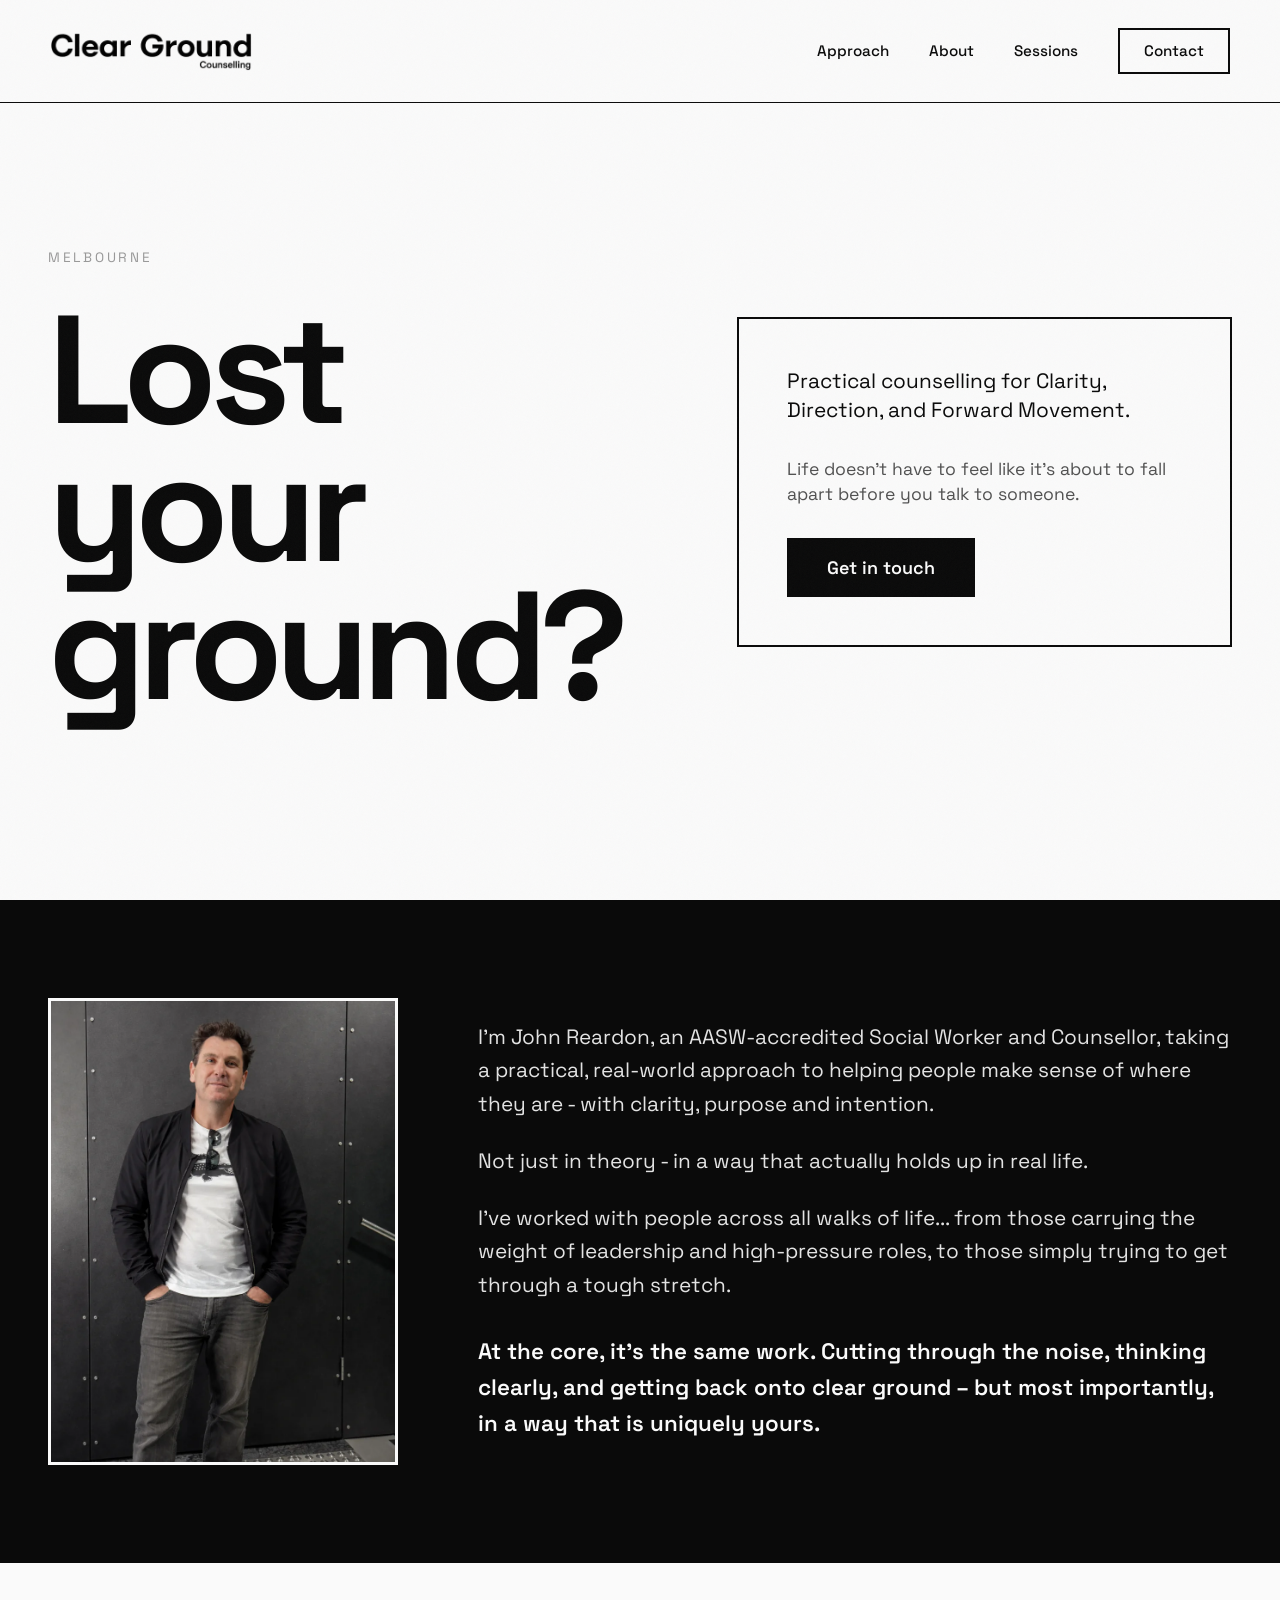
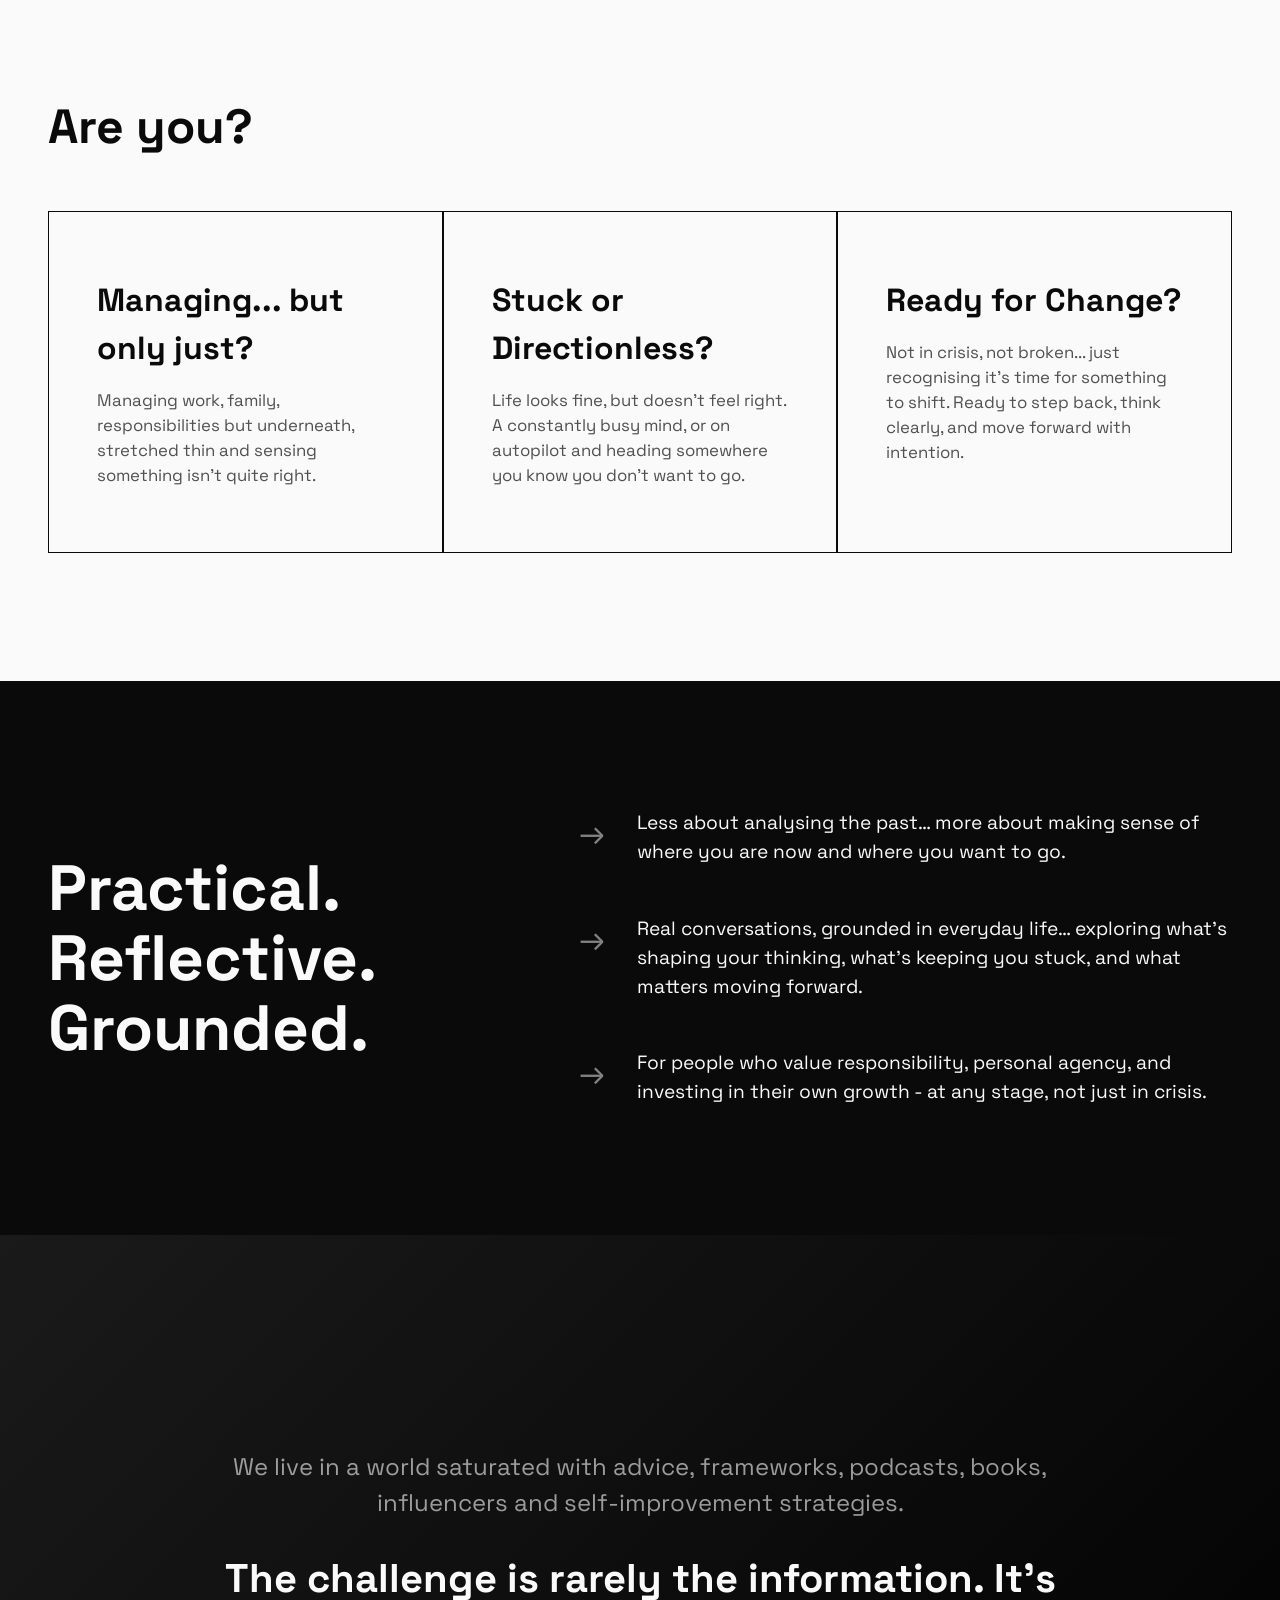
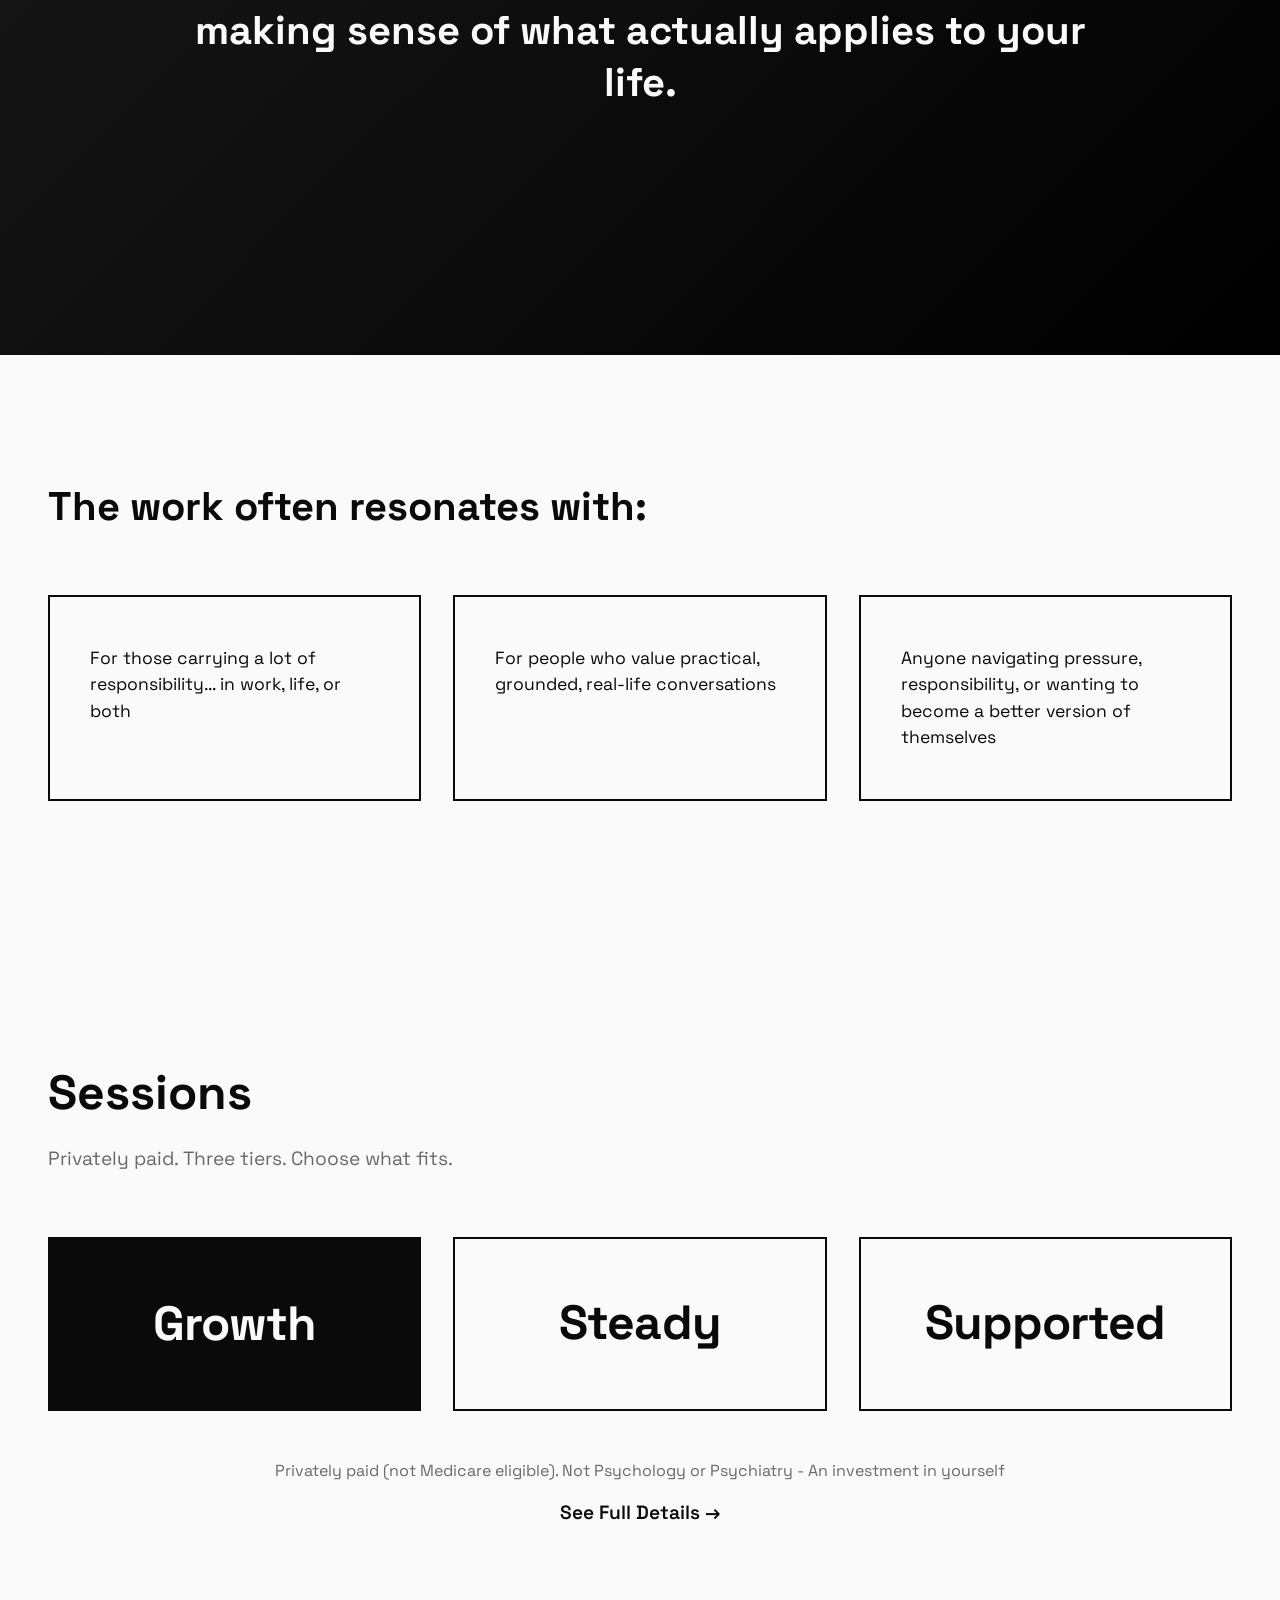
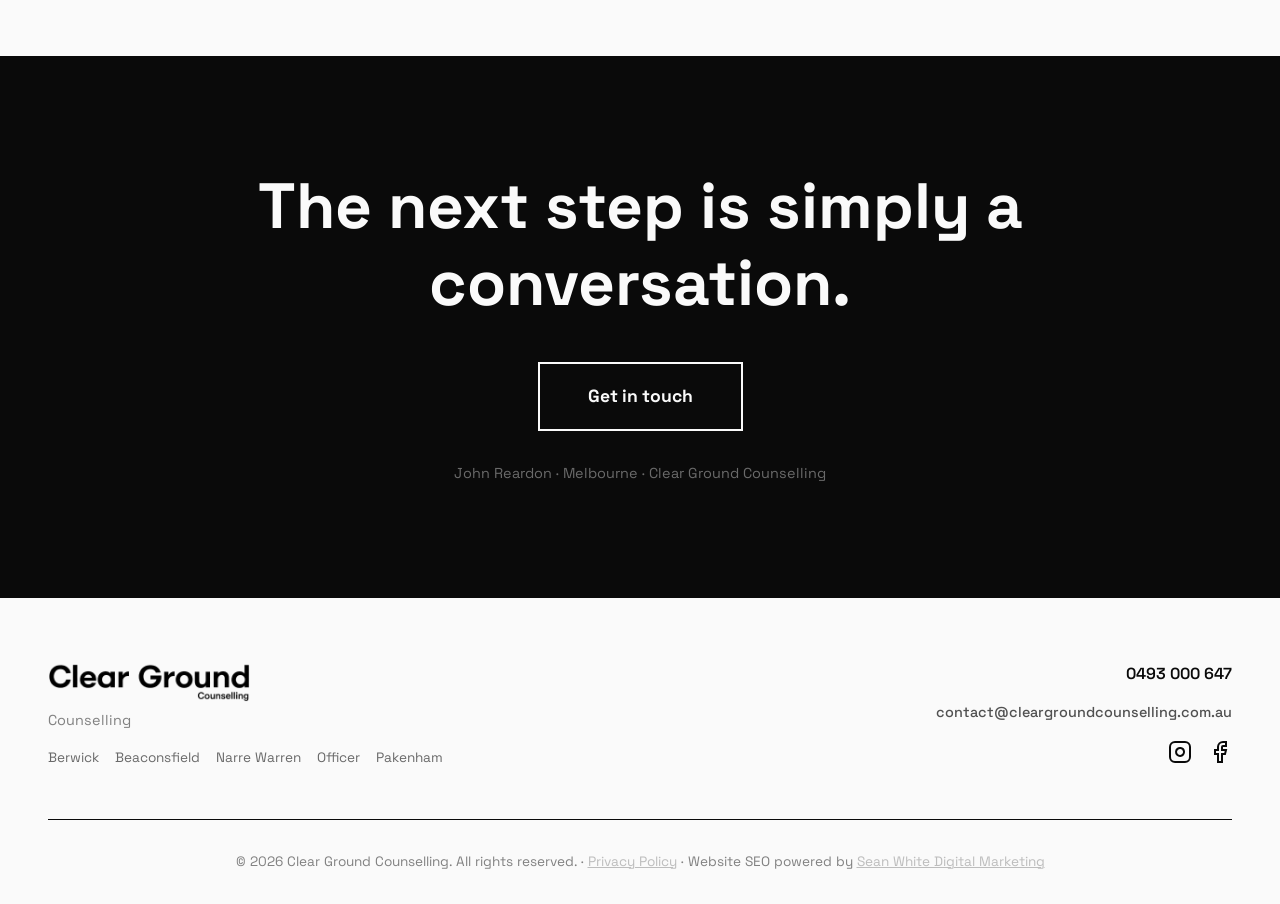
==== commit b9a00b7a: "Add files via upload" ====
--- a/index.html
+++ b/index.html
@@ -161,7 +161,14 @@
         <div class="footer-content">
             <div class="footer-left">
                 <img src="assets/logo.png" alt="Clear Ground" class="footer-logo-img">
-                <p>Counselling · Melbourne</p>
+                <p class="footer-subtitle">Counselling</p>
+                <div class="footer-locations">
+                    <a href="berwick.html">Berwick</a>
+                    <a href="beaconsfield.html">Beaconsfield</a>
+                    <a href="narre-warren.html">Narre Warren</a>
+                    <a href="officer.html">Officer</a>
+                    <a href="pakenham.html">Pakenham</a>
+                </div>
             </div>
             <div class="footer-right">
                 <a href="tel:0493000647" class="footer-phone">0493 000 647</a>
@@ -183,7 +190,7 @@
             </div>
         </div>
         <div class="footer-bottom">
-            <p>&copy; <span id="currentYear"></span> Clear Ground Counselling. All rights reserved. · <a href="privacy.html" class="footer-link">Privacy Policy</a></p>
+            <p>&copy; <span id="currentYear"></span> Clear Ground Counselling. All rights reserved. · <a href="privacy.html" class="footer-link">Privacy Policy</a> · Website SEO powered by <a href="https://www.seanw.com.au/" target="_blank" rel="noopener" class="footer-link">Sean White Digital Marketing</a></p>
         </div>
     </footer>
 
--- a/styles.css
+++ b/styles.css
@@ -545,6 +545,29 @@
 .footer-left p {
     opacity: 0.5;
     font-size: 0.9rem;
+}
+
+.footer-subtitle {
+    margin-bottom: 1rem;
+}
+
+.footer-locations {
+    display: flex;
+    flex-wrap: wrap;
+    gap: 0.5rem 1rem;
+    margin-top: 1rem;
+}
+
+.footer-locations a {
+    color: var(--black);
+    text-decoration: none;
+    font-size: 0.85rem;
+    opacity: 0.6;
+    transition: opacity 0.2s;
+}
+
+.footer-locations a:hover {
+    opacity: 1;
 }
 
 .footer-right {
@@ -2725,3 +2748,183 @@
         font-size: 0.95rem;
     }
 }
+
+
+/* LOCATION PAGES */
+.location-hero {
+    min-height: 60vh;
+    display: flex;
+    align-items: center;
+    justify-content: center;
+    padding: 12rem 3rem 6rem;
+    background: var(--black);
+    color: var(--white);
+}
+
+.location-hero-content {
+    max-width: 1000px;
+    text-align: center;
+}
+
+.location-h1 {
+    font-size: clamp(3.5rem, 8vw, 7rem);
+    font-weight: 700;
+    line-height: 1;
+    letter-spacing: -0.03em;
+    margin-bottom: 3rem;
+}
+
+.location-questions {
+    display: flex;
+    flex-direction: column;
+    gap: 1rem;
+}
+
+.location-questions p {
+    font-size: 1.4rem;
+    line-height: 1.5;
+    opacity: 0.9;
+}
+
+.location-image {
+    width: 100%;
+    height: 60vh;
+    min-height: 400px;
+    overflow: hidden;
+    border-bottom: 3px solid var(--black);
+}
+
+.location-img {
+    width: 100%;
+    height: 100%;
+    object-fit: cover;
+    display: block;
+}
+
+.location-content {
+    padding: 8rem 3rem;
+}
+
+.location-container {
+    max-width: 900px;
+    margin: 0 auto;
+}
+
+.location-intro {
+    font-size: 1.3rem;
+    font-weight: 600;
+    margin-bottom: 2.5rem;
+}
+
+.location-container p {
+    font-size: 1.1rem;
+    line-height: 1.8;
+    opacity: 0.85;
+    margin-bottom: 1.8rem;
+}
+
+.location-list {
+    list-style: none;
+    margin: 2rem 0;
+    padding-left: 1.5rem;
+}
+
+.location-list li {
+    font-size: 1.1rem;
+    line-height: 1.8;
+    opacity: 0.85;
+    padding: 0.5rem 0;
+    position: relative;
+}
+
+.location-list li:before {
+    content: "→";
+    position: absolute;
+    left: -1.5rem;
+    opacity: 0.5;
+}
+
+.location-cta {
+    font-size: 1.2rem !important;
+    font-weight: 600 !important;
+    opacity: 1 !important;
+    margin-top: 3rem !important;
+}
+
+@media (max-width: 768px) {
+    .location-hero {
+        padding: 8rem 1.5rem 4rem;
+        min-height: 50vh;
+    }
+    
+    .location-h1 {
+        font-size: clamp(2.5rem, 8vw, 4rem);
+        margin-bottom: 2rem;
+    }
+    
+    .location-questions p {
+        font-size: 1.1rem;
+    }
+    
+    .location-image {
+        height: 40vh;
+        min-height: 300px;
+        border-bottom-width: 2px;
+    }
+    
+    .location-content {
+        padding: 5rem 1.5rem;
+    }
+    
+    .location-intro {
+        font-size: 1.15rem;
+    }
+    
+    .location-container p,
+    .location-list li {
+        font-size: 1rem;
+    }
+}
+
+@media (max-width: 480px) {
+    .location-hero {
+        padding: 7rem 1rem 3rem;
+    }
+    
+    .location-h1 {
+        font-size: 2rem;
+        margin-bottom: 1.5rem;
+    }
+    
+    .location-questions {
+        gap: 0.8rem;
+    }
+    
+    .location-questions p {
+        font-size: 1rem;
+    }
+    
+    .location-image {
+        height: 35vh;
+        min-height: 250px;
+    }
+    
+    .location-content {
+        padding: 4rem 1rem;
+    }
+    
+    .location-intro {
+        font-size: 1.05rem;
+        margin-bottom: 2rem;
+    }
+    
+    .location-container p,
+    .location-list li {
+        font-size: 0.95rem;
+        line-height: 1.7;
+    }
+    
+    .location-cta {
+        font-size: 1.05rem !important;
+    }
+}
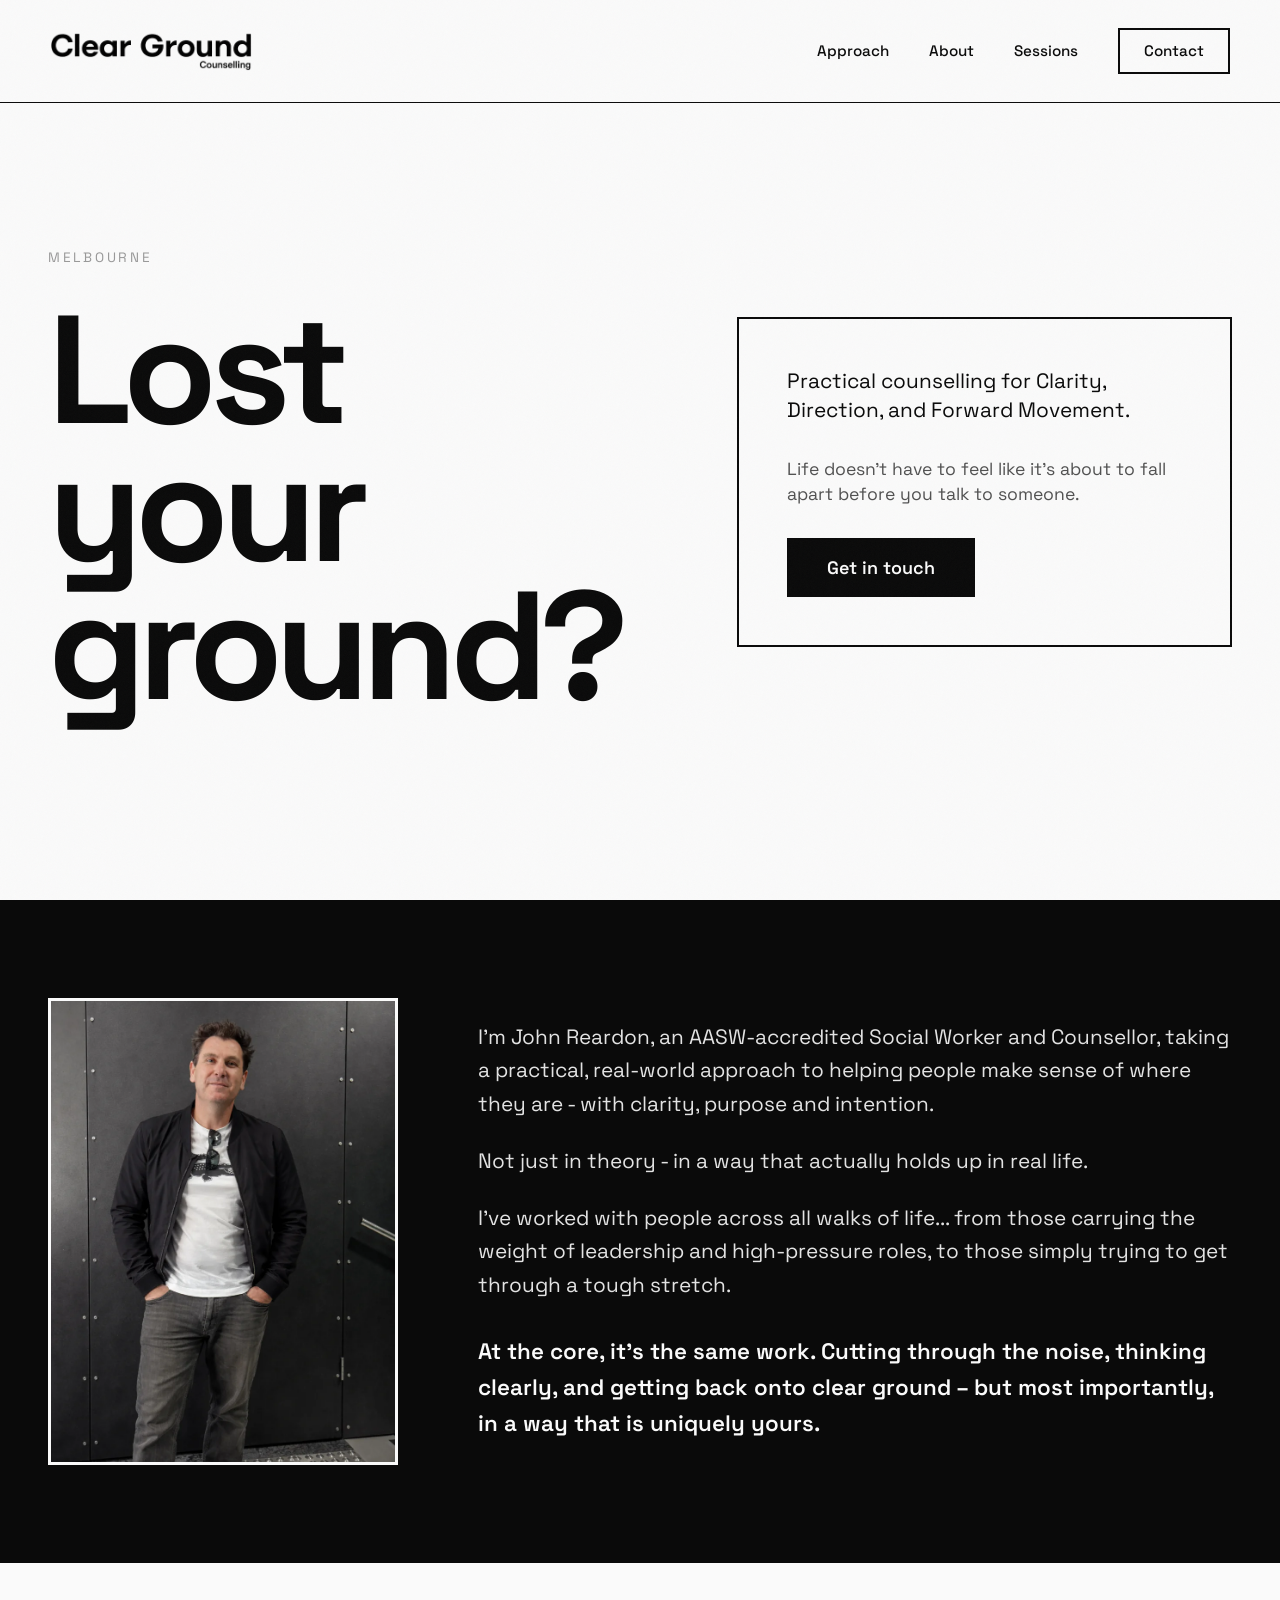
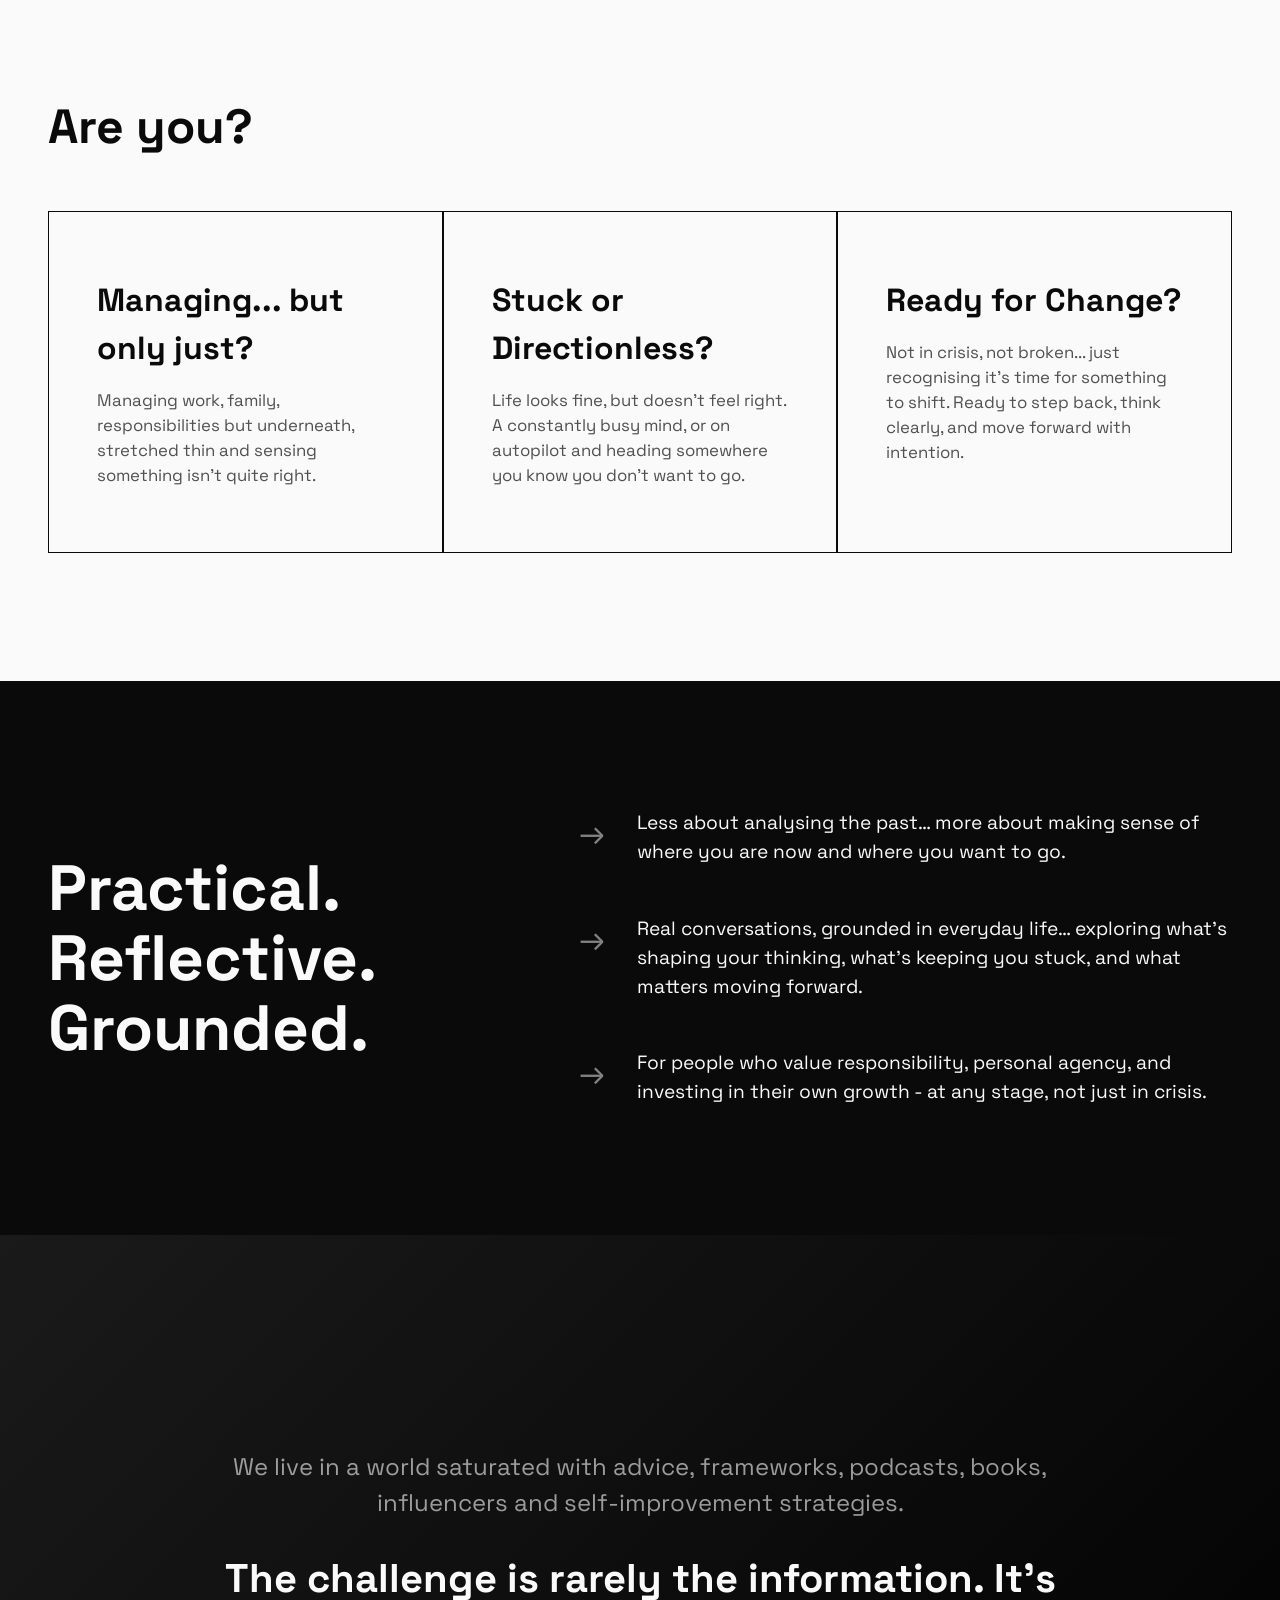
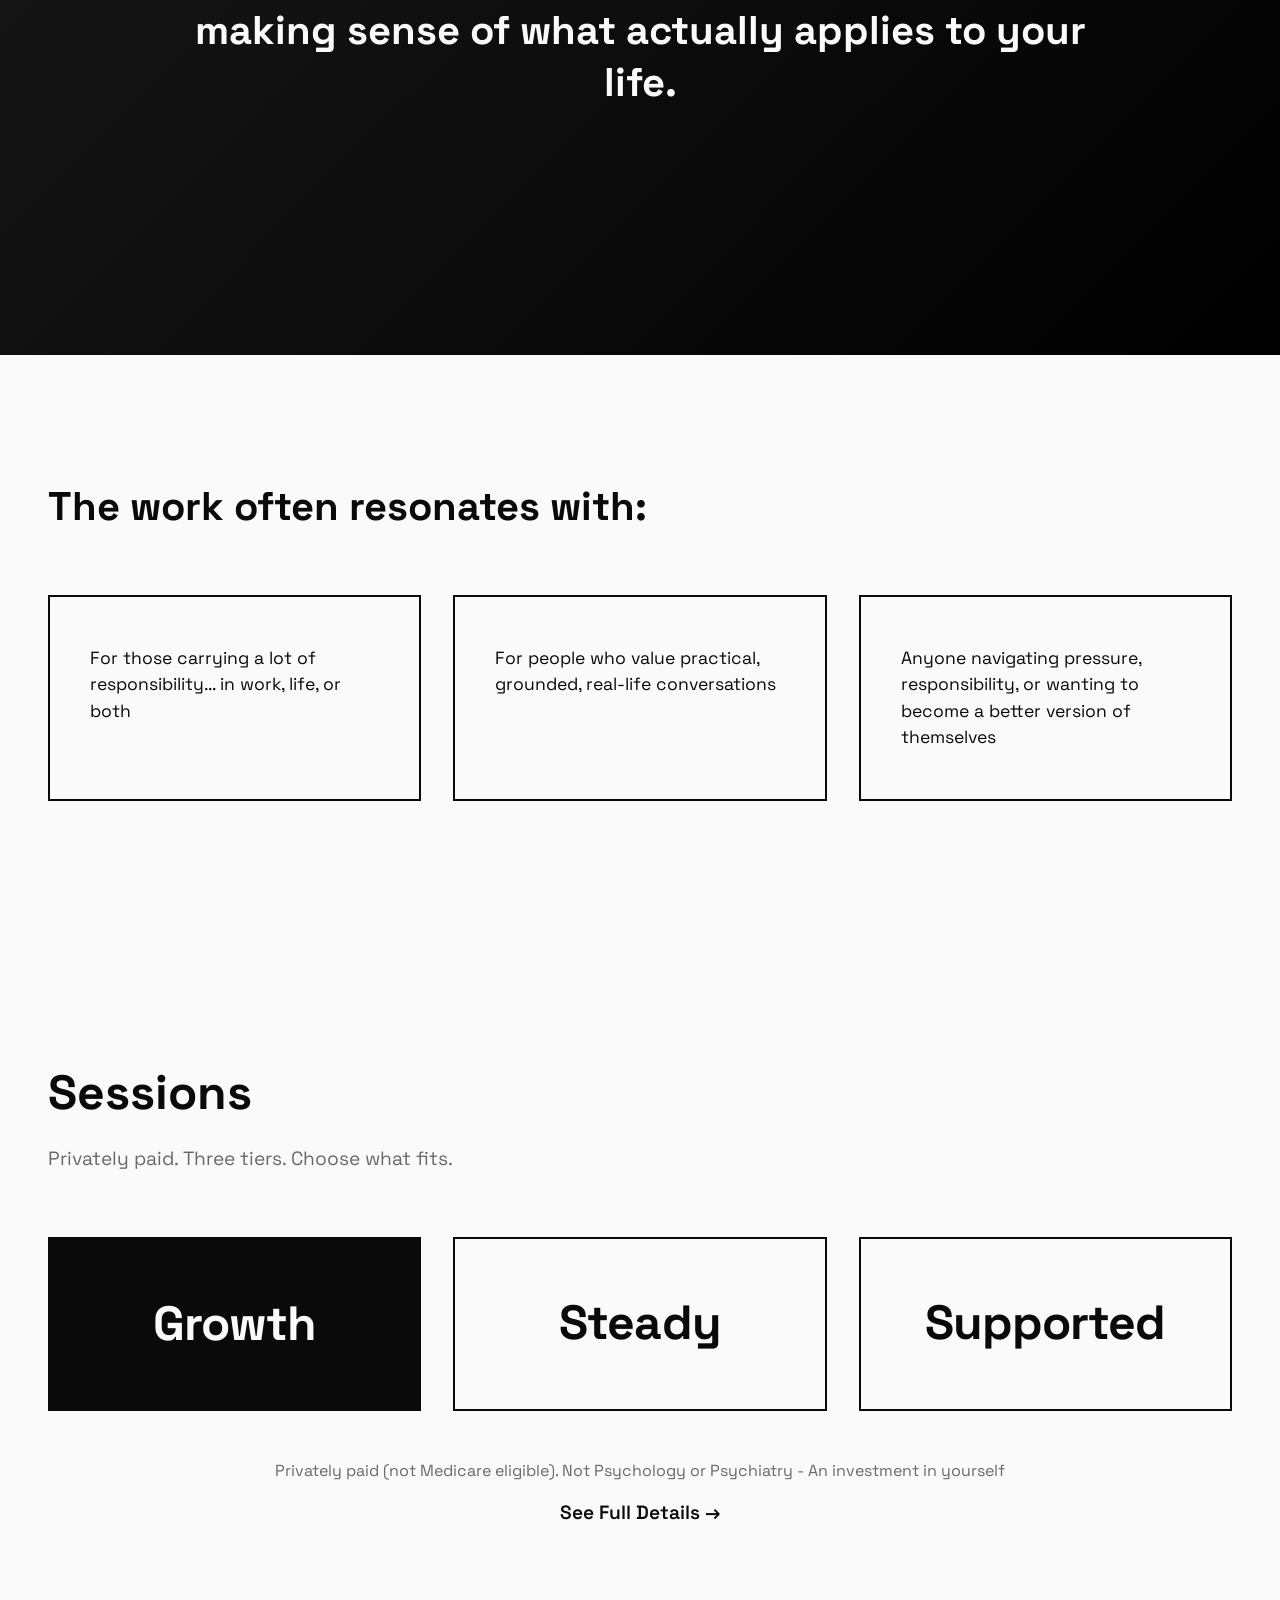
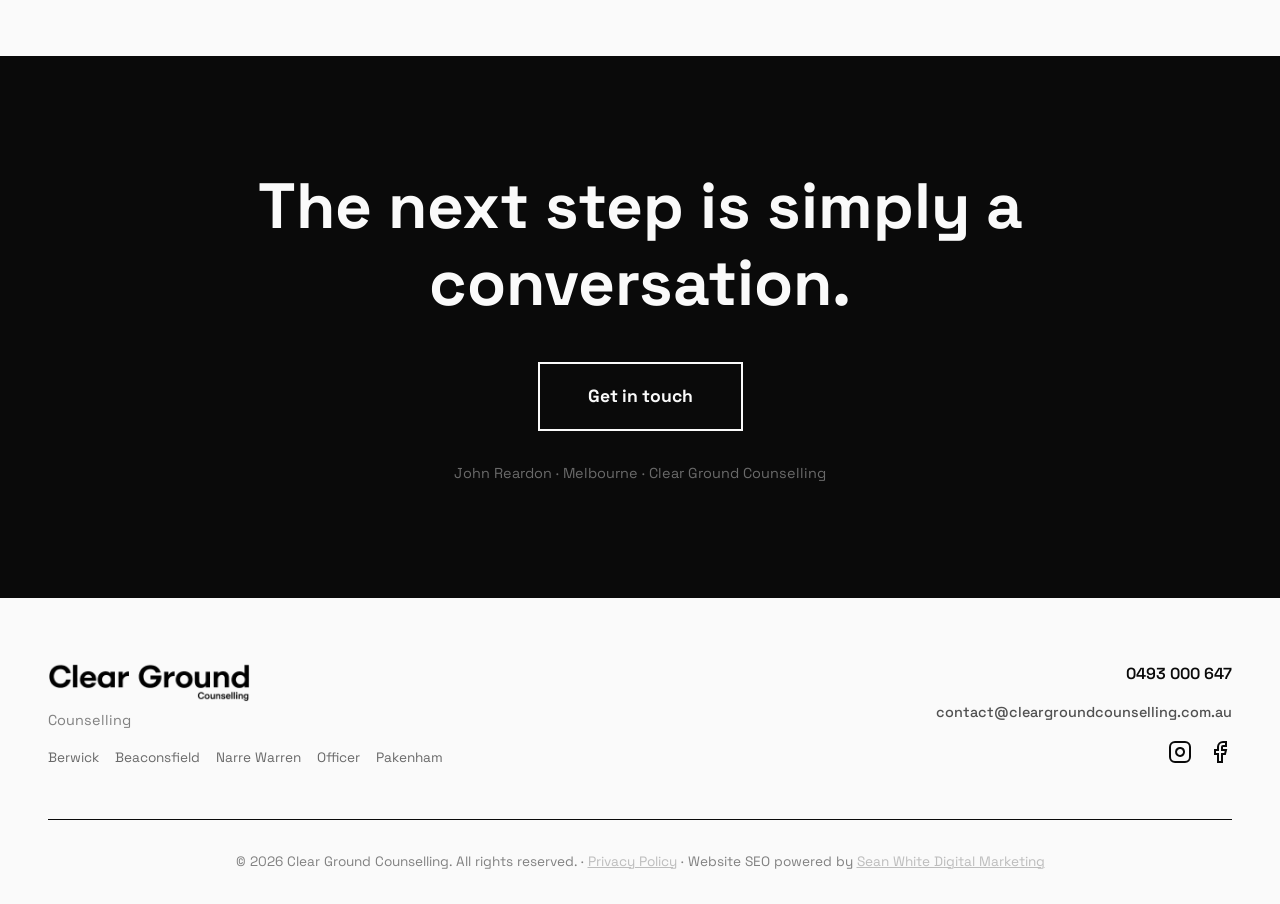
==== commit 30377ff2: "Add files via upload" ====
--- a/index.html
+++ b/index.html
@@ -3,18 +3,33 @@
 <head>
     <meta charset="UTF-8">
     <meta name="viewport" content="width=device-width, initial-scale=1.0">
-    <title>Clear Ground — Melbourne Counselling</title>
+    <meta name="description" content="Clear Ground Counselling provides practical, grounded counselling for men in Melbourne. Helping people find clarity, direction, and forward movement in Berwick, Beaconsfield, Narre Warren, Officer, and Pakenham.">
+    <meta name="keywords" content="counselling Melbourne, counselling Berwick, counselling Beaconsfield, mens counselling, AASW counsellor, social worker Melbourne">
+    <meta name="author" content="John Reardon, Clear Ground Counselling">
+    
+    <meta property="og:title" content="Clear Ground Counselling — Melbourne">
+    <meta property="og:description" content="Practical, grounded counselling for clarity, direction, and forward movement. Serving Berwick, Beaconsfield, Narre Warren, Officer, and Pakenham.">
+    <meta property="og:type" content="website">
+    <meta property="og:url" content="https://www.cleargroundcounselling.com.au/">
+    <meta property="og:image" content="https://www.cleargroundcounselling.com.au/assets/clear-ground-counselling-logo.webp">
+    
+    <link rel="canonical" href="https://www.cleargroundcounselling.com.au/">
+    
+    <title>Clear Ground Counselling Melbourne | Berwick, Beaconsfield, Narre Warren</title>
+    
     <link rel="preconnect" href="https://fonts.googleapis.com">
     <link rel="preconnect" href="https://fonts.gstatic.com" crossorigin>
-    <link href="https://fonts.googleapis.com/css2?family=Space+Grotesk:wght@300;400;500;600;700&display=swap" rel="stylesheet">
-    <link rel="stylesheet" href="styles.css?v=37">
+    <link href="https://fonts.googleapis.com/css2?family=Space+Grotesk:wght@300;400;500;600;700&display=swap" rel="stylesheet" media="print" onload="this.media='all'">
+    <noscript><link href="https://fonts.googleapis.com/css2?family=Space+Grotesk:wght@300;400;500;600;700&display=swap" rel="stylesheet"></noscript>
+    
+    <link rel="stylesheet" href="styles.css">
 </head>
 <body>
     <div class="grain"></div>
 
     <nav class="nav">
         <a href="index.html" class="nav-logo">
-            <img src="assets/logo.png" alt="Clear Ground" class="nav-logo-img">
+            <img src="assets/clear-ground-counselling-logo.webp" alt="Clear Ground Counselling Melbourne Logo" class="nav-logo-img" width="202" height="40">
         </a>
         <button class="mobile-toggle" aria-label="Toggle menu">
             <span></span>
@@ -53,7 +68,7 @@
         <section class="intro-section">
             <div class="intro-container">
                 <div class="intro-image">
-                    <img src="assets/profile.webp" alt="John Reardon" class="intro-profile-img">
+                    <img src="assets/john-reardon-counsellor-melbourne.webp" alt="John Reardon AASW Counsellor Melbourne" class="intro-profile-img" width="350" height="467">
                 </div>
                 <div class="intro-text">
                     <div class="intro-text-content">
@@ -160,7 +175,7 @@
     <footer class="footer">
         <div class="footer-content">
             <div class="footer-left">
-                <img src="assets/logo.png" alt="Clear Ground" class="footer-logo-img">
+                <img src="assets/clear-ground-counselling-logo.webp" alt="Clear Ground Counselling Melbourne Logo" class="footer-logo-img" width="202" height="40">
                 <p class="footer-subtitle">Counselling</p>
                 <div class="footer-locations">
                     <a href="berwick.html">Berwick</a>
--- a/styles.css
+++ b/styles.css
@@ -1,5 +1,3 @@
-/* COMPLETE REDESIGN - BOLD & UNCONVENTIONAL */
-
 * {
     margin: 0;
     padding: 0;
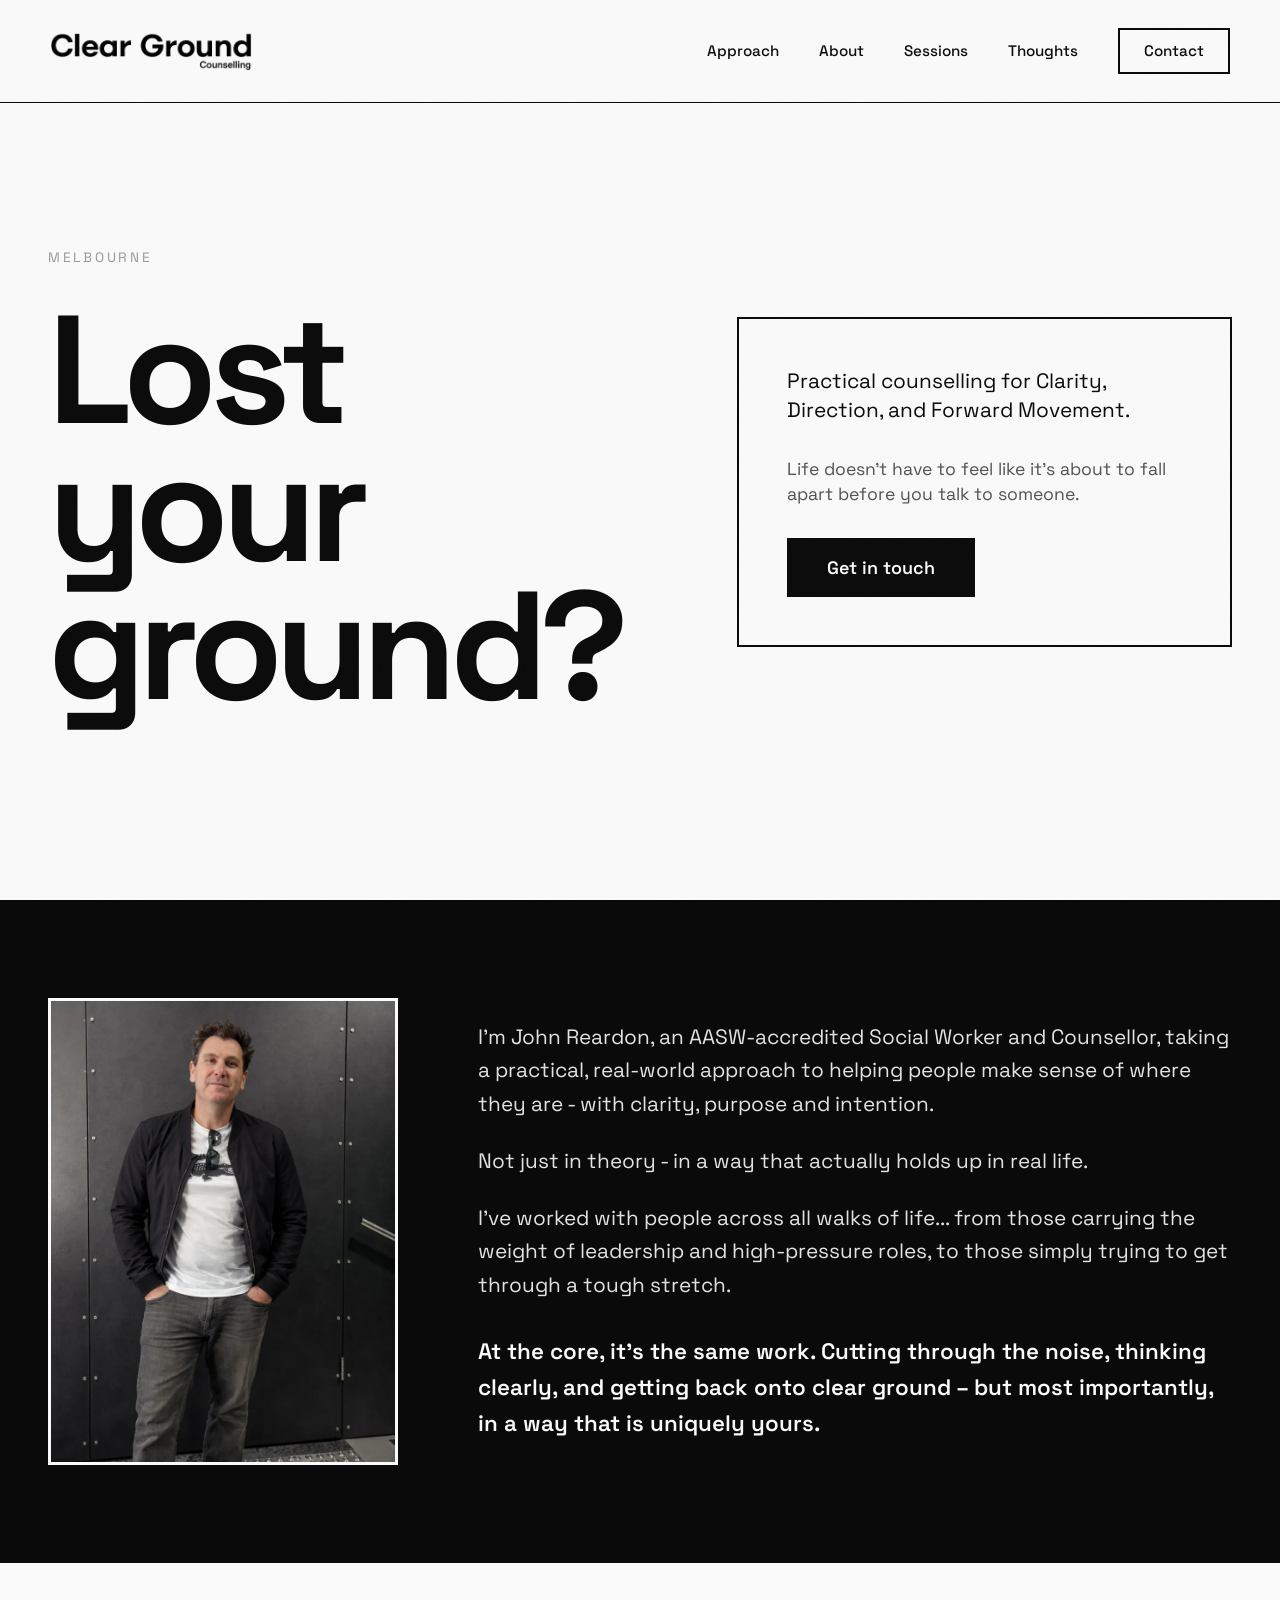
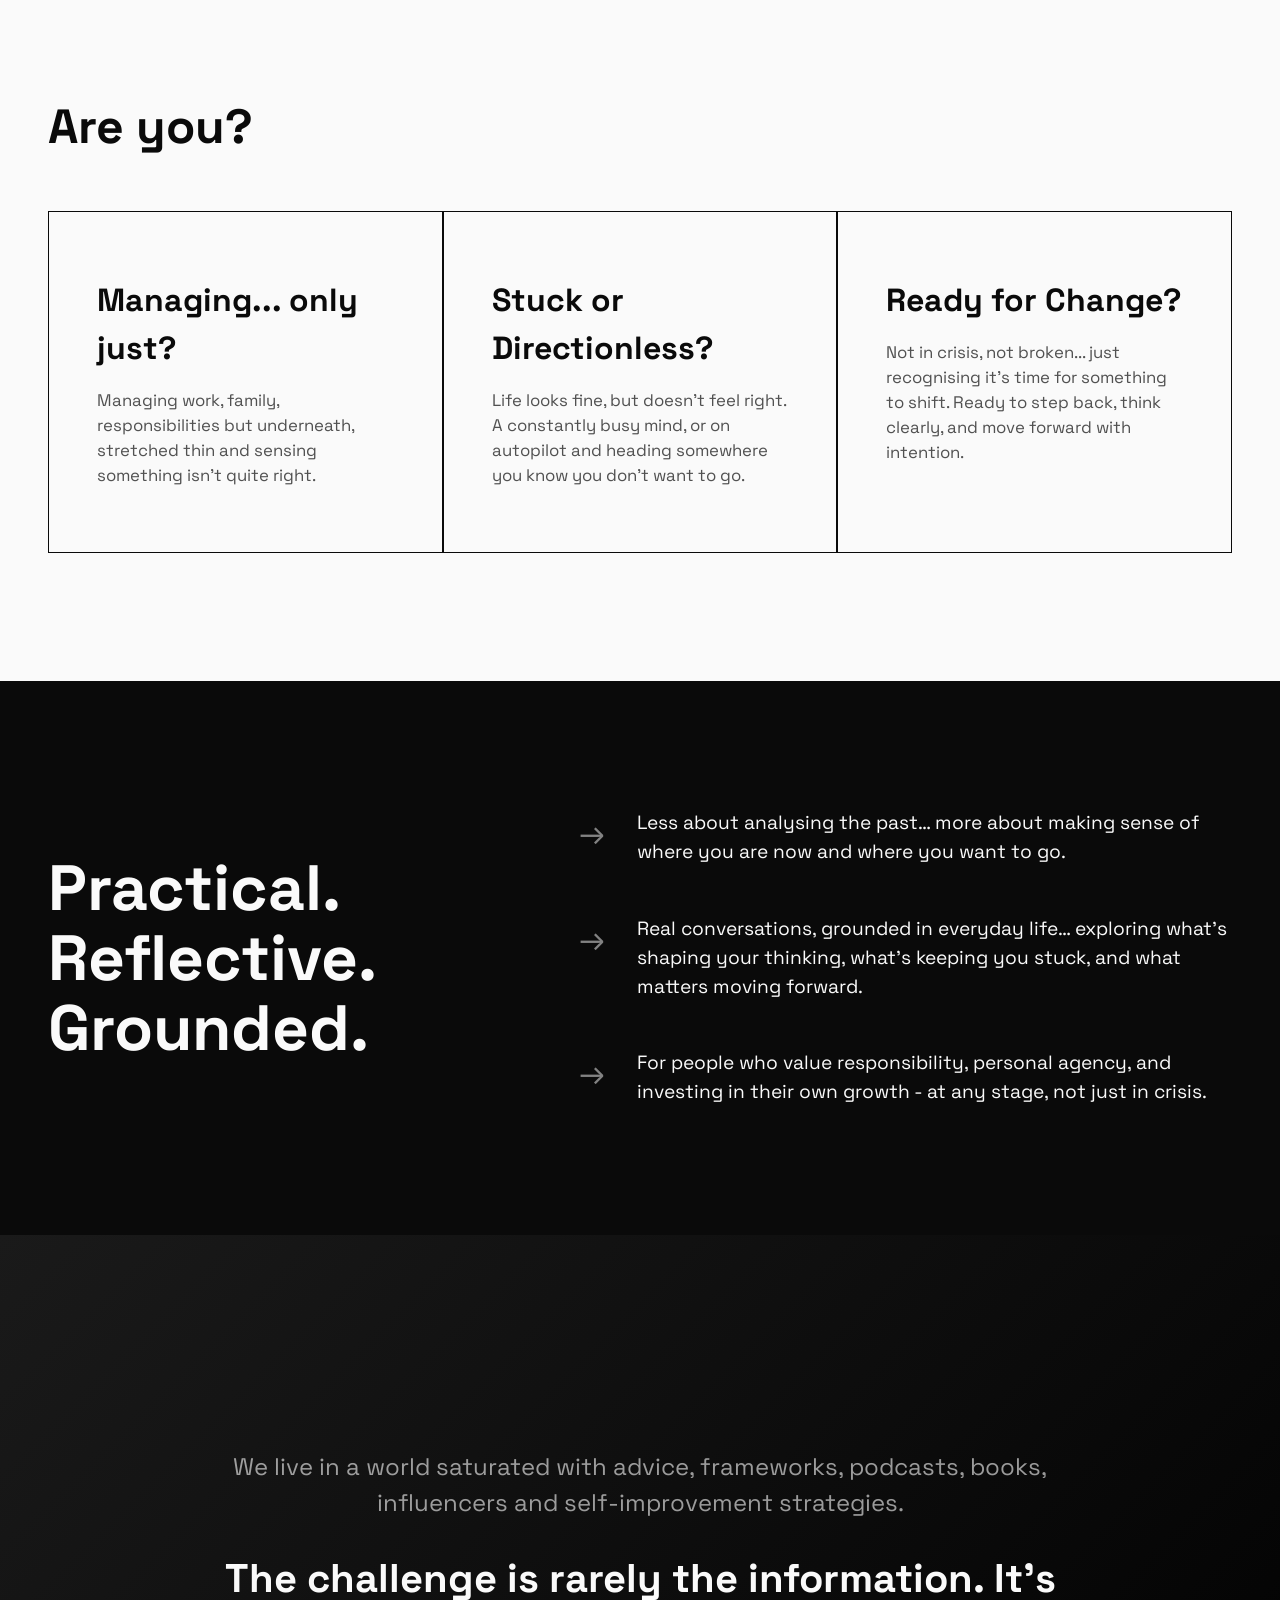
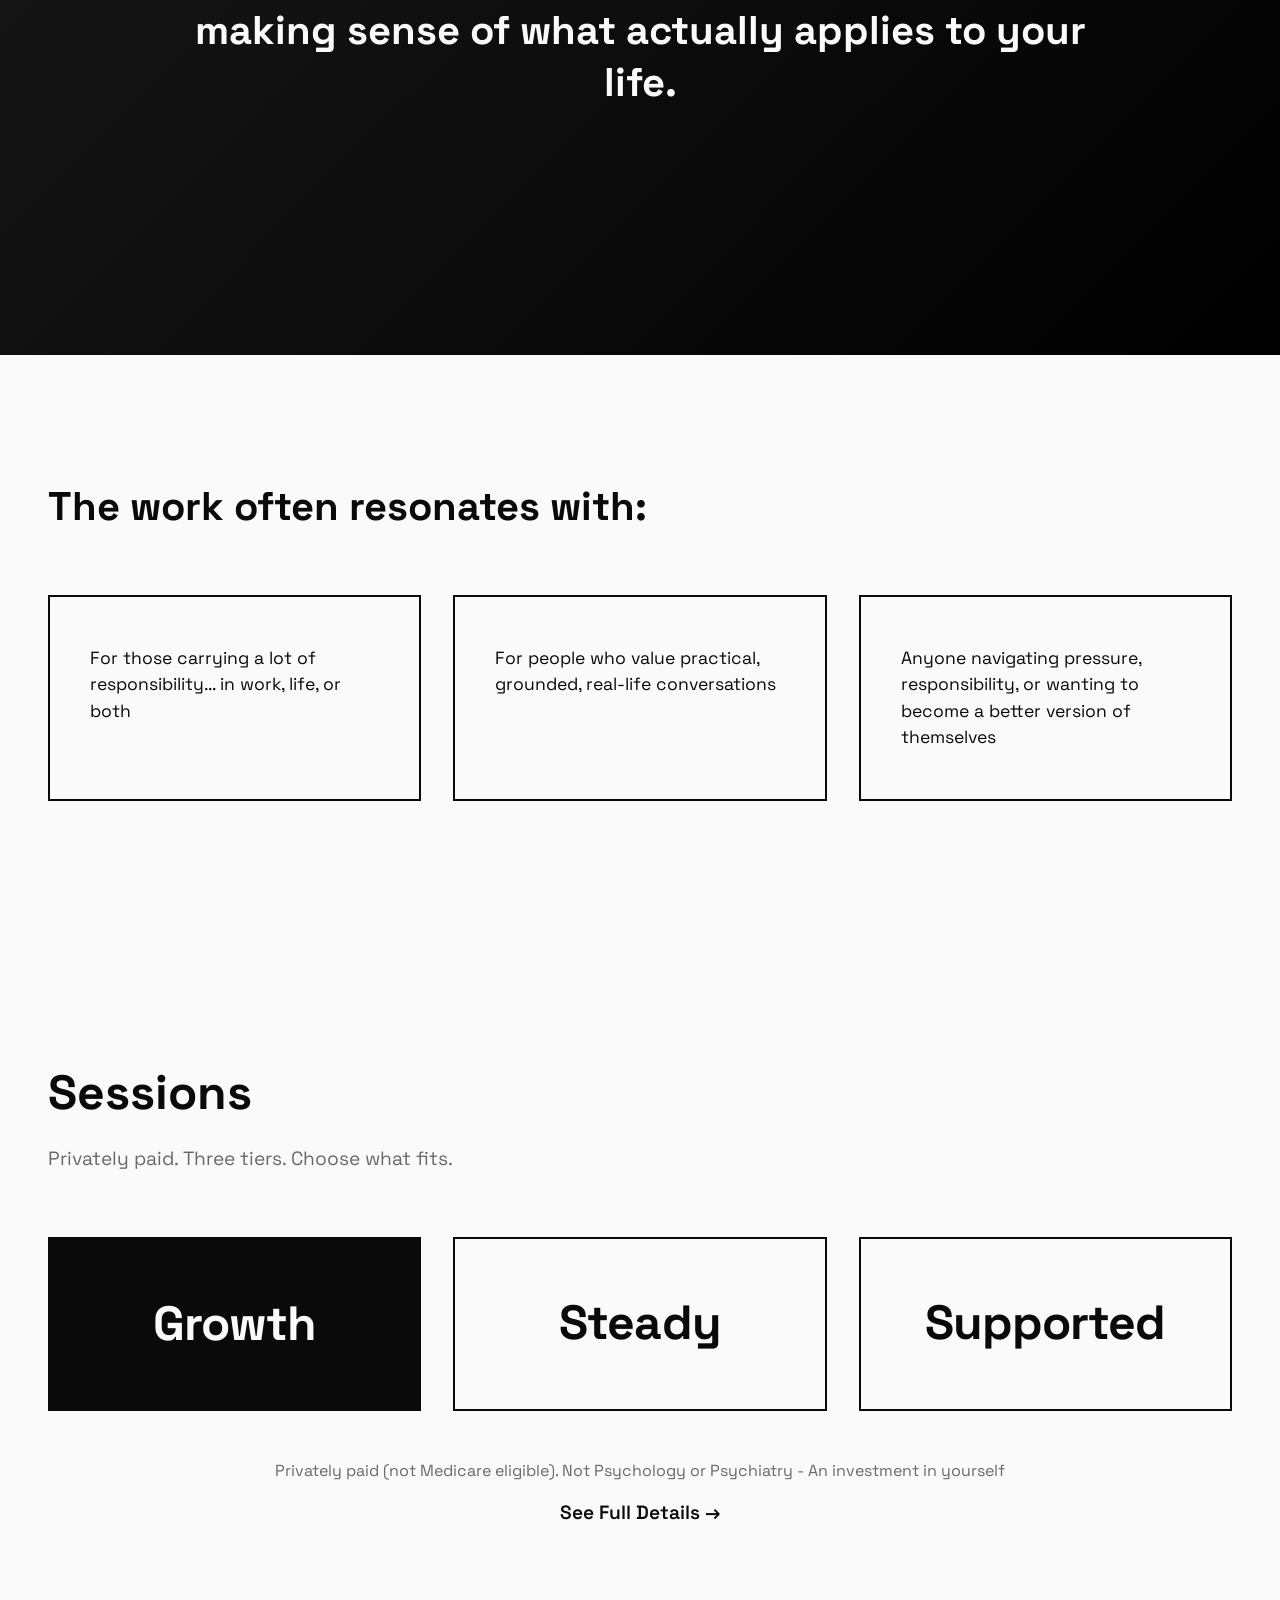
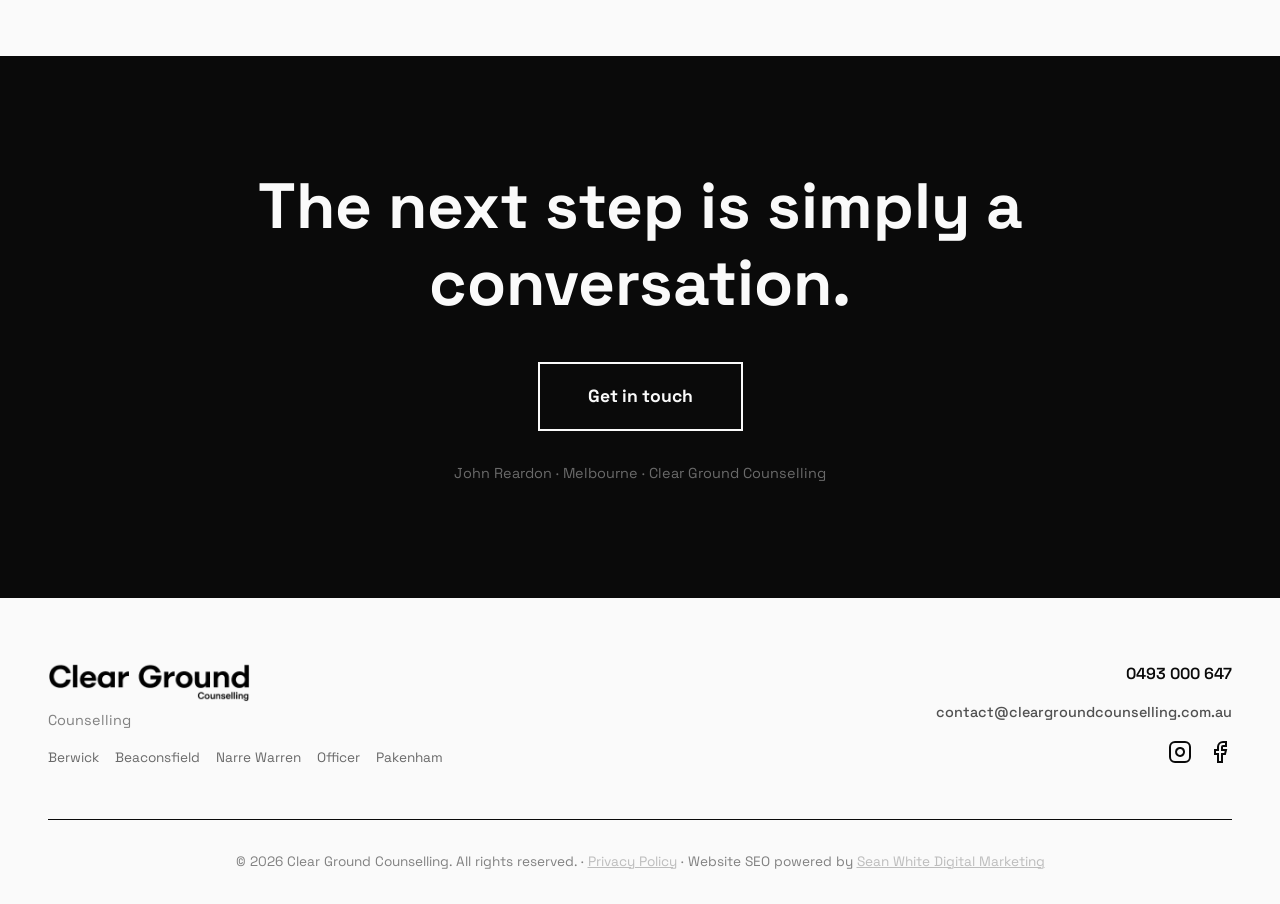
==== commit 810a5197: "Add files via upload" ====
--- a/index.html
+++ b/index.html
@@ -15,7 +15,7 @@
     
     <link rel="canonical" href="https://www.cleargroundcounselling.com.au/">
     
-    <title>Clear Ground Counselling Melbourne | Berwick, Beaconsfield, Narre Warren</title>
+    <title>Clear Ground Counselling Melbourne | Berwick, Beaconsfield, Narre Warren, Officer, Pakenham</title>
     
     <link rel="preconnect" href="https://fonts.googleapis.com">
     <link rel="preconnect" href="https://fonts.gstatic.com" crossorigin>
@@ -23,6 +23,116 @@
     <noscript><link href="https://fonts.googleapis.com/css2?family=Space+Grotesk:wght@300;400;500;600;700&display=swap" rel="stylesheet"></noscript>
     
     <link rel="stylesheet" href="styles.css">
+    
+    <script type="application/ld+json">
+    {
+      "@context": "https://schema.org",
+      "@type": "LocalBusiness",
+      "@id": "https://www.cleargroundcounselling.com.au/#organization",
+      "name": "Clear Ground Counselling",
+      "image": "https://www.cleargroundcounselling.com.au/assets/clear-ground-counselling-logo.webp",
+      "logo": "https://www.cleargroundcounselling.com.au/assets/clear-ground-counselling-logo.webp",
+      "url": "https://www.cleargroundcounselling.com.au/",
+      "telephone": "+61493000647",
+      "email": "contact@cleargroundcounselling.com.au",
+      "address": {
+        "@type": "PostalAddress",
+        "addressLocality": "Beaconsfield",
+        "addressRegion": "VIC",
+        "addressCountry": "AU"
+      },
+      "geo": {
+        "@type": "GeoCoordinates",
+        "latitude": -38.0333,
+        "longitude": 145.3833
+      },
+      "areaServed": [
+        {
+          "@type": "City",
+          "name": "Berwick"
+        },
+        {
+          "@type": "City",
+          "name": "Beaconsfield"
+        },
+        {
+          "@type": "City",
+          "name": "Narre Warren"
+        },
+        {
+          "@type": "City",
+          "name": "Officer"
+        },
+        {
+          "@type": "City",
+          "name": "Pakenham"
+        }
+      ],
+      "priceRange": "$95-$165",
+      "openingHours": "Mo-Fr 09:00-18:00",
+      "sameAs": [
+        "https://instagram.com/cleargroundcounselling",
+        "https://www.facebook.com/profile.php?id=61579432760251"
+      ],
+      "founder": {
+        "@type": "Person",
+        "@id": "https://www.cleargroundcounselling.com.au/#person",
+        "name": "John Reardon",
+        "jobTitle": "AASW Accredited Social Worker & Counsellor",
+        "image": "https://www.cleargroundcounselling.com.au/assets/john-reardon-counsellor-melbourne.webp",
+        "url": "https://www.cleargroundcounselling.com.au/about.html",
+        "sameAs": [
+          "https://instagram.com/cleargroundcounselling",
+          "https://www.facebook.com/profile.php?id=61579432760251"
+        ]
+      },
+      "hasOfferCatalog": {
+        "@type": "OfferCatalog",
+        "name": "Counselling Services",
+        "itemListElement": [
+          {
+            "@type": "Offer",
+            "itemOffered": {
+              "@type": "Service",
+              "name": "Individual Counselling - Growth Tier",
+              "description": "Practical, grounded counselling for clarity, direction, and forward movement",
+              "provider": {
+                "@id": "https://www.cleargroundcounselling.com.au/#organization"
+              }
+            },
+            "price": "165",
+            "priceCurrency": "AUD"
+          },
+          {
+            "@type": "Offer",
+            "itemOffered": {
+              "@type": "Service",
+              "name": "Individual Counselling - Steady Tier",
+              "description": "Practical, grounded counselling for clarity, direction, and forward movement",
+              "provider": {
+                "@id": "https://www.cleargroundcounselling.com.au/#organization"
+              }
+            },
+            "price": "125",
+            "priceCurrency": "AUD"
+          },
+          {
+            "@type": "Offer",
+            "itemOffered": {
+              "@type": "Service",
+              "name": "Individual Counselling - Supported Tier",
+              "description": "Practical, grounded counselling for clarity, direction, and forward movement",
+              "provider": {
+                "@id": "https://www.cleargroundcounselling.com.au/#organization"
+              }
+            },
+            "price": "95",
+            "priceCurrency": "AUD"
+          }
+        ]
+      }
+    }
+    </script>
 </head>
 <body>
     <div class="grain"></div>
@@ -40,6 +150,7 @@
             <a href="approach.html">Approach</a>
             <a href="about.html">About</a>
             <a href="sessions.html">Sessions</a>
+            <a href="thoughts.html">Thoughts</a>
             <a href="contact.html" class="nav-contact">Contact</a>
         </div>
     </nav>
@@ -87,7 +198,7 @@
             </div>
             <div class="problem-grid">
                 <div class="problem-item">
-                    <h3>Managing... but only just?</h3>
+                    <h3>Managing... only just?</h3>
                     <p>Managing work, family, responsibilities but underneath, stretched thin and sensing something isn’t quite right.</p>
                 </div>
                 <div class="problem-item">
--- a/styles.css
+++ b/styles.css
@@ -2926,3 +2926,317 @@
         font-size: 1.05rem !important;
     }
 }
+
+
+/* THOUGHTS SECTION */
+.thoughts-intro {
+    padding: 6rem 3rem;
+    background: var(--black);
+    color: var(--white);
+}
+
+.thoughts-intro-container {
+    max-width: 900px;
+    margin: 0 auto;
+}
+
+.thoughts-intro-container p {
+    font-size: 1.15rem;
+    line-height: 1.7;
+    margin-bottom: 1.5rem;
+    opacity: 0.9;
+}
+
+.thoughts-signature {
+    margin-top: 4rem;
+    padding-top: 3rem;
+    border-top: 1px solid rgba(255, 255, 255, 0.2);
+}
+
+.thoughts-signature p {
+    font-size: 1rem;
+    margin-bottom: 0.5rem;
+}
+
+.signature-img {
+    max-width: 200px;
+    height: auto;
+    margin: 1.5rem 0;
+    opacity: 0.8;
+}
+
+.signature-name {
+    font-size: 1.1rem !important;
+    font-weight: 500;
+    opacity: 1 !important;
+}
+
+.thoughts-list {
+    padding: 8rem 3rem;
+}
+
+.thoughts-list-container {
+    max-width: 1200px;
+    margin: 0 auto;
+}
+
+.thoughts-list-container h2 {
+    font-size: 3rem;
+    font-weight: 700;
+    margin-bottom: 4rem;
+}
+
+.thought-cards {
+    display: grid;
+    grid-template-columns: repeat(2, 1fr);
+    gap: 2rem;
+}
+
+.thought-card {
+    padding: 3rem;
+    border: 2px solid var(--black);
+    text-decoration: none;
+    color: var(--black);
+    transition: all 0.3s;
+    display: flex;
+    flex-direction: column;
+}
+
+.thought-card:hover {
+    background: var(--black);
+    color: var(--white);
+    transform: translateY(-5px);
+}
+
+.thought-card h3 {
+    font-size: 1.8rem;
+    font-weight: 700;
+    margin-bottom: 1rem;
+    line-height: 1.2;
+}
+
+.thought-excerpt {
+    font-size: 1.05rem;
+    opacity: 0.7;
+    margin-bottom: 2rem;
+    flex-grow: 1;
+}
+
+.thought-read {
+    font-size: 1rem;
+    font-weight: 600;
+}
+
+/* ARTICLE PAGES */
+.article-hero {
+    min-height: 50vh;
+    display: flex;
+    flex-direction: column;
+    justify-content: center;
+    padding: 12rem 3rem 6rem;
+}
+
+.article-hero-content {
+    max-width: 900px;
+    margin: 0 auto;
+    width: 100%;
+}
+
+.article-back {
+    display: inline-block;
+    font-size: 0.95rem;
+    color: var(--black);
+    text-decoration: none;
+    margin-bottom: 2rem;
+    opacity: 0.6;
+    transition: opacity 0.2s;
+}
+
+.article-back:hover {
+    opacity: 1;
+}
+
+.article-h1 {
+    font-size: clamp(3rem, 8vw, 6rem);
+    font-weight: 700;
+    line-height: 1;
+    letter-spacing: -0.02em;
+    margin-bottom: 1.5rem;
+}
+
+.article-subtitle {
+    font-size: 1.5rem;
+    opacity: 0.6;
+}
+
+.article-content {
+    padding: 6rem 3rem;
+}
+
+.article-container {
+    max-width: 800px;
+    margin: 0 auto;
+}
+
+.article-quote {
+    padding: 3rem;
+    border-left: 3px solid var(--black);
+    margin-bottom: 3rem;
+    background: rgba(0, 0, 0, 0.02);
+}
+
+.article-quote p {
+    font-size: 1.4rem;
+    line-height: 1.5;
+    font-style: italic;
+    margin-bottom: 1rem;
+}
+
+.quote-author {
+    font-size: 1.1rem !important;
+    opacity: 0.6;
+    font-style: normal !important;
+}
+
+.article-container p {
+    font-size: 1.15rem;
+    line-height: 1.8;
+    margin-bottom: 1.5rem;
+}
+
+.article-note {
+    margin-top: 4rem;
+    padding-top: 3rem;
+    border-top: 1px solid var(--black);
+}
+
+.article-note p {
+    font-size: 0.95rem;
+    opacity: 0.6;
+    font-style: italic;
+}
+
+/* RESPONSIVE - THOUGHTS */
+@media (max-width: 1024px) {
+    .thought-cards {
+        grid-template-columns: 1fr;
+    }
+}
+
+@media (max-width: 768px) {
+    .thoughts-intro {
+        padding: 4rem 1.5rem;
+    }
+    
+    .thoughts-intro-container p {
+        font-size: 1.05rem;
+    }
+    
+    .signature-img {
+        max-width: 150px;
+    }
+    
+    .thoughts-list {
+        padding: 4rem 1.5rem;
+    }
+    
+    .thoughts-list-container h2 {
+        font-size: 2rem;
+        margin-bottom: 2rem;
+    }
+    
+    .thought-card {
+        padding: 2rem 1.5rem;
+    }
+    
+    .thought-card h3 {
+        font-size: 1.5rem;
+    }
+    
+    .thought-excerpt {
+        font-size: 1rem;
+    }
+    
+    .article-hero {
+        padding: 8rem 1.5rem 4rem;
+        min-height: auto;
+    }
+    
+    .article-h1 {
+        font-size: clamp(2.5rem, 8vw, 4rem);
+    }
+    
+    .article-subtitle {
+        font-size: 1.2rem;
+    }
+    
+    .article-content {
+        padding: 4rem 1.5rem;
+    }
+    
+    .article-quote {
+        padding: 2rem 1.5rem;
+    }
+    
+    .article-quote p {
+        font-size: 1.2rem;
+    }
+    
+    .article-container p {
+        font-size: 1.05rem;
+    }
+}
+
+@media (max-width: 480px) {
+    .thoughts-intro {
+        padding: 3rem 1rem;
+    }
+    
+    .thoughts-intro-container p {
+        font-size: 1rem;
+    }
+    
+    .signature-img {
+        max-width: 120px;
+    }
+    
+    .thoughts-list {
+        padding: 3rem 1rem;
+    }
+    
+    .thought-card {
+        padding: 1.5rem 1rem;
+    }
+    
+    .thought-card h3 {
+        font-size: 1.3rem;
+    }
+    
+    .article-hero {
+        padding: 7rem 1rem 3rem;
+    }
+    
+    .article-h1 {
+        font-size: 2rem;
+    }
+    
+    .article-subtitle {
+        font-size: 1.1rem;
+    }
+    
+    .article-content {
+        padding: 3rem 1rem;
+    }
+    
+    .article-quote {
+        padding: 1.5rem 1rem;
+    }
+    
+    .article-quote p {
+        font-size: 1.1rem;
+    }
+    
+    .article-container p {
+        font-size: 1rem;
+    }
+}
